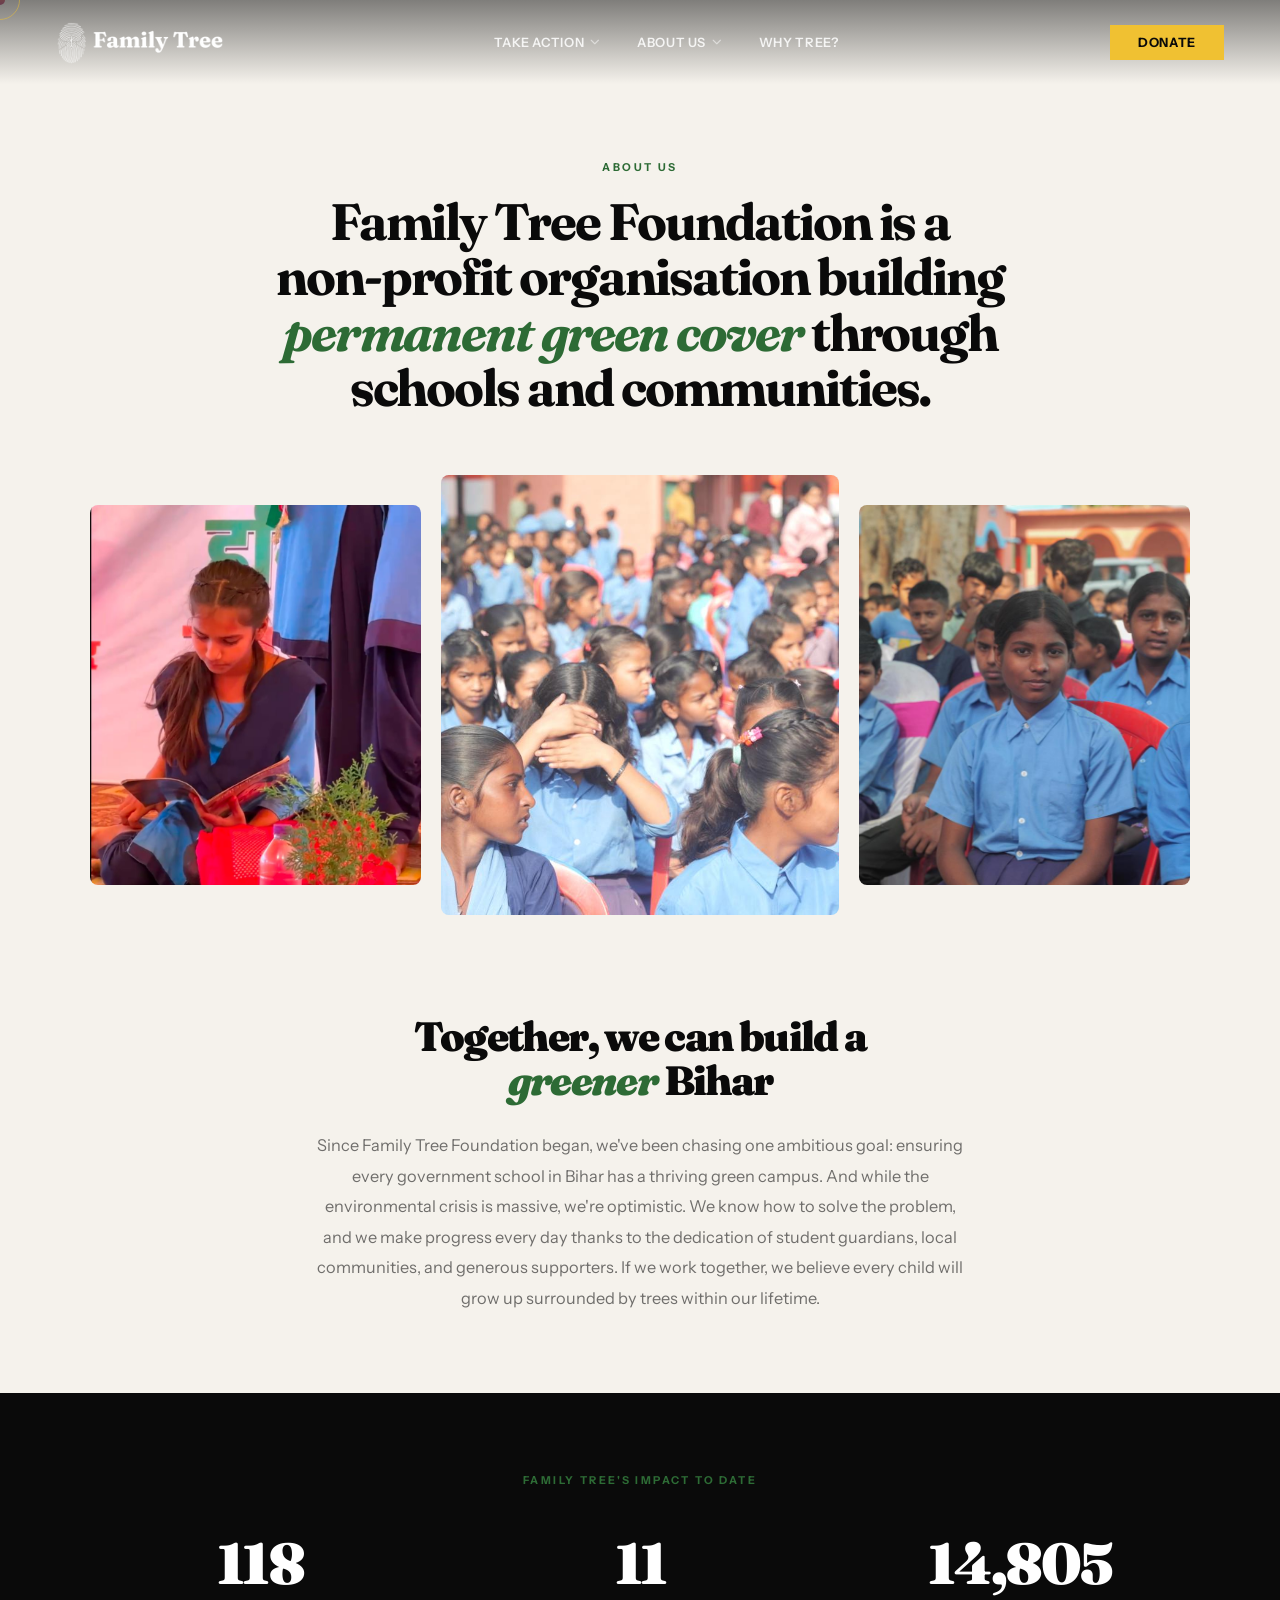
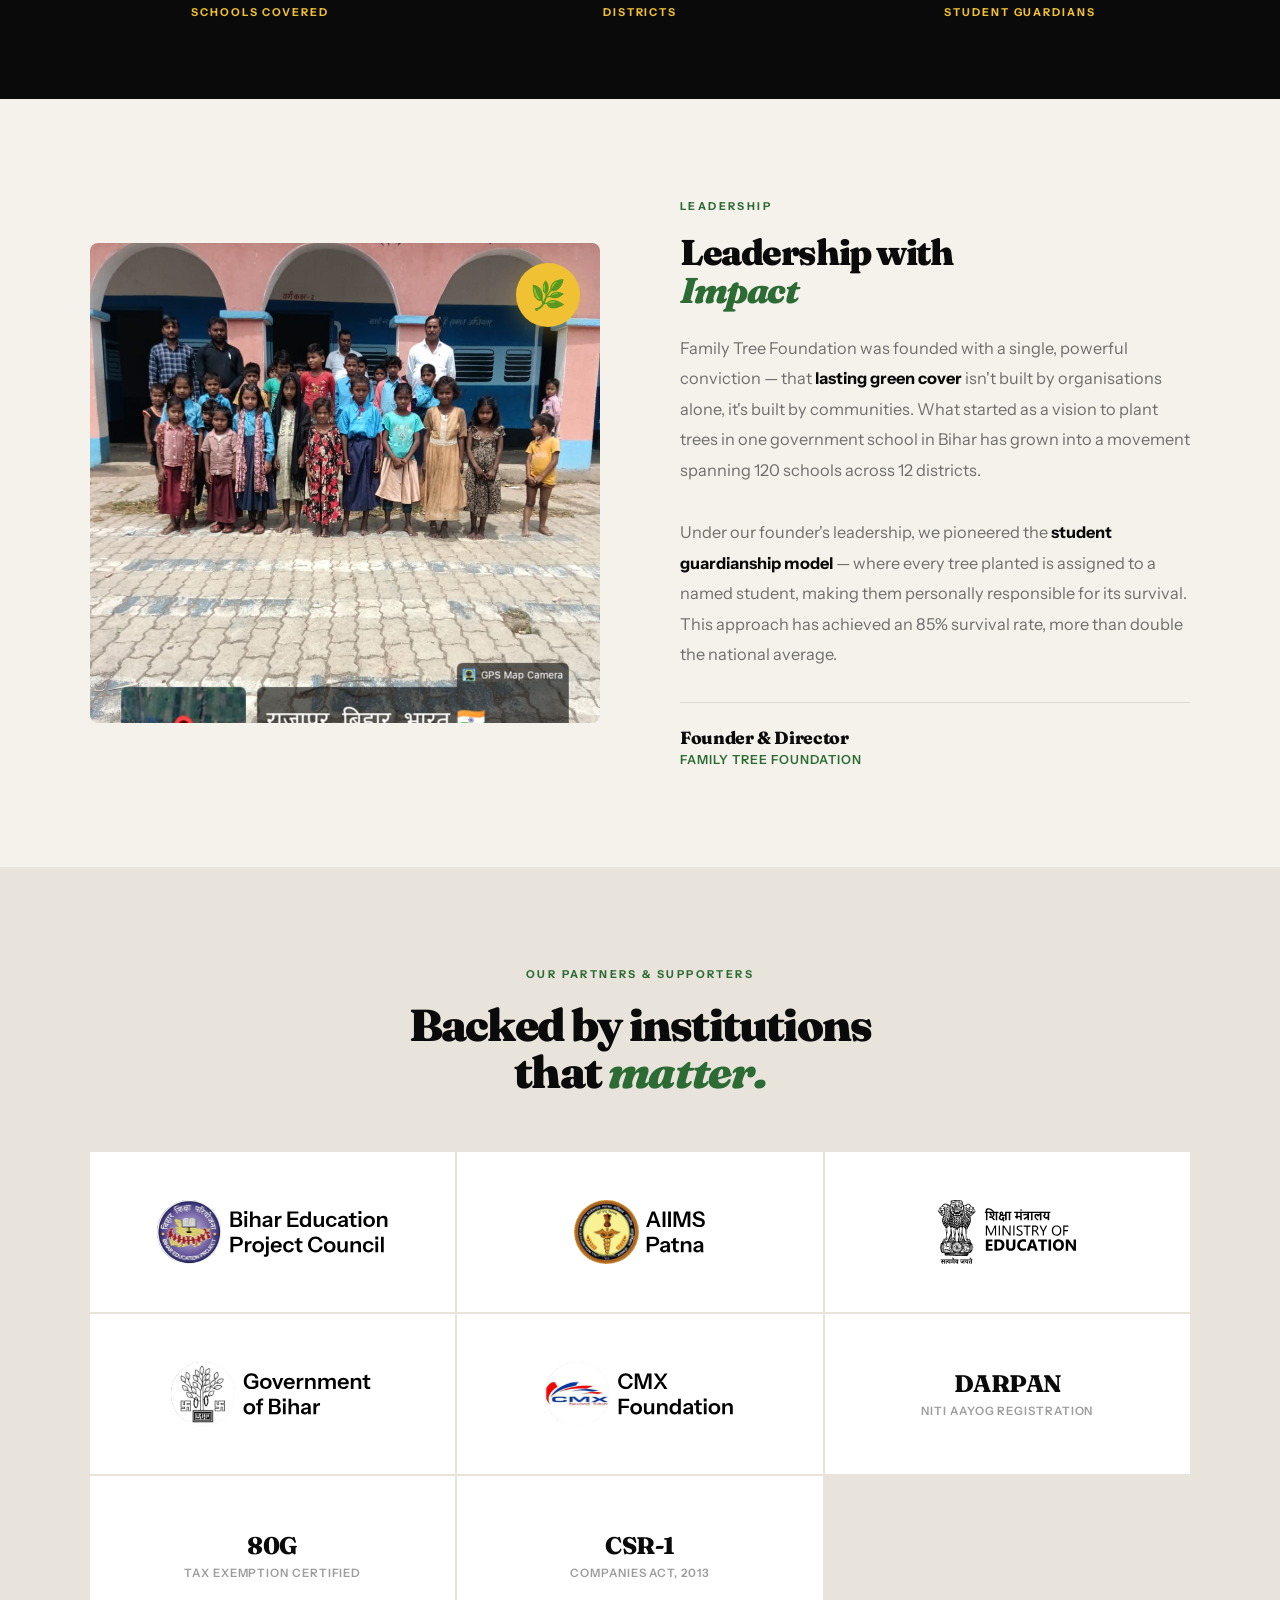
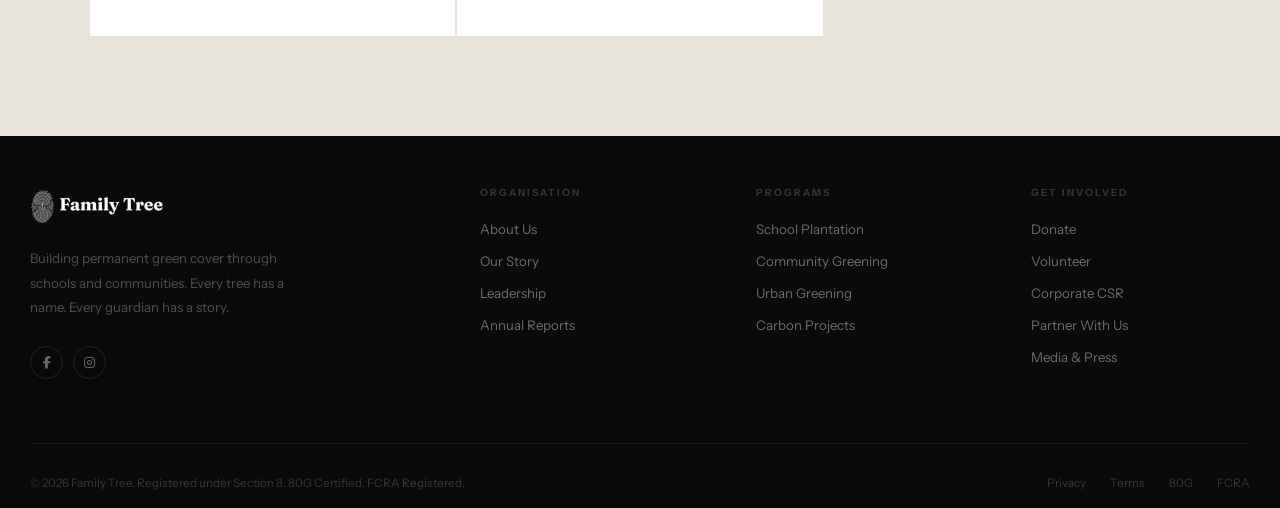
==== about.html @ 8a3876ac "Remove Stripe links and update all contact emails to info@familytreeindia.org" ====
<!DOCTYPE html>
<html lang="en">

<head>
  <meta charset="UTF-8" />
  <meta name="viewport" content="width=device-width, initial-scale=1.0" />
  <title>About Us — Family Tree Foundation</title>
  <meta name="description"
    content="Family Tree Foundation is a non-profit building permanent green cover through schools and communities across Bihar. Every tree has a name. Every guardian has a story." />
  <link rel="preconnect" href="https://fonts.googleapis.com" />
  <link rel="preconnect" href="https://fonts.gstatic.com" crossorigin />
  <link
    href="https://fonts.googleapis.com/css2?family=Fraunces:ital,opsz,wght@0,9..144,100..900;1,9..144,100..900&family=Instrument+Sans:ital,wght@0,400;0,500;0,600;1,400&display=swap"
    rel="stylesheet" />
  <link rel="stylesheet" href="style.css" />
  <link rel="stylesheet" href="about.css" />
  <link rel="stylesheet" href="https://cdnjs.cloudflare.com/ajax/libs/font-awesome/6.5.1/css/all.min.css" />
  <link rel="icon" type="image/png" href="img/favicon.png" />
</head>

<body>

  <div class="cursor" id="cur"></div>
  <div class="cursor-ring" id="curRing"></div>

  <!-- NAV -->
  <nav class="abt-nav">
    <a href="/" class="nav-logo">
      <img src="img/logo.png" alt="Family Tree" class="logo-img">
    </a>
    <div class="nav-right">
      <div class="nav-item has-dropdown">
        <a href="/" class="nav-link">Take Action <i class="fa-solid fa-chevron-down dropdown-icon"></i></a>
        <div class="dropdown-menu">
          <div class="dropdown-inner">
            <a href="corporate" class="dropdown-link">
              <span class="dl-title">Sponsor a Tree</span>
              <span class="dl-desc">Direct environmental impact</span>
            </a>
            <a href="mailto:info@familytreeindia.org" class="dropdown-link">
              <span class="dl-title">Volunteer</span>
              <span class="dl-desc">Join our ground team</span>
            </a>
            <a href="corporate" class="dropdown-link">
              <span class="dl-title">Corporate CSR</span>
              <span class="dl-desc">ESG aligned partnerships</span>
            </a>
          </div>
        </div>
      </div>
      <div class="nav-item has-dropdown">
        <a href="about" class="nav-link">About Us <i class="fa-solid fa-chevron-down dropdown-icon"></i></a>
        <div class="dropdown-menu">
          <div class="dropdown-inner">
            <a href="about" class="dropdown-link">
              <span class="dl-title">Our Story</span>
              <span class="dl-desc">From one school to many</span>
            </a>
            <a href="about" class="dropdown-link">
              <span class="dl-title">Leadership</span>
              <span class="dl-desc">Meet the visionaries</span>
            </a>
            <a href="about" class="dropdown-link">
              <span class="dl-title">Impact Reports</span>
              <span class="dl-desc">Transparency in action</span>
            </a>
          </div>
        </div>
      </div>
      <a href="about" class="nav-link">Why Tree?</a>
    </div>
    <a href="mailto:info@familytreeindia.org?subject=Donation Inquiry" class="nav-donate">Donate</a>
    <button class="nav-mob-btn" id="mobBtn">
      <div class="mob-line"></div>
      <div class="mob-line"></div>
    </button>
  </nav>

  <div class="mob-menu" id="mobMenu">
    <div class="mm-head">
      <img src="img/logo.png" alt="Family Tree" class="logo-img">
      <button class="mm-close" id="mmClose">✕</button>
    </div>
    <div class="mm-links">
      <a href="/" class="mm-link">Home</a>
      <a href="about" class="mm-link">About Us</a>
      <a href="corporate" class="mm-link">Take Action</a>
      <a href="about" class="mm-link">Why Tree?</a>
      <a href="mailto:info@familytreeindia.org?subject=Donation Inquiry" class="mm-donate">Donate Now</a>
    </div>
  </div>

  <!-- SECTION 1: ABOUT INTRO + 3 PHOTOS -->
  <section class="abt-intro">
    <div class="abt-intro-inner">
      <p class="abt-eyebrow abt-reveal">ABOUT US</p>
      <h1 class="abt-intro-h1 abt-reveal">Family Tree Foundation is a<br />non-profit organisation
        building<br /><i>permanent green cover</i> through<br />schools and communities.</h1>
      <div class="abt-photos abt-reveal">
        <div class="abt-photos-track">
          <div class="abt-photo">
            <img src="img/4.jpeg" alt="Student reading with a plant" loading="lazy" />
          </div>
          <div class="abt-photo abt-photo-tall">
            <img src="img/8.jpeg" alt="Students gathered for plantation" loading="lazy" />
          </div>
          <div class="abt-photo">
            <img src="img/11.jpeg" alt="Student smiling at school campus" loading="lazy" />
          </div>
          <!-- Mobile only marquee images -->
          <div class="abt-photo abt-photo-mob">
            <img src="img/1.jpeg" alt="Plantation Activity" loading="lazy" />
          </div>
          <div class="abt-photo abt-photo-mob">
            <img src="img/3.jpeg" alt="School Garden" loading="lazy" />
          </div>
          <div class="abt-photo abt-photo-mob">
            <img src="img/9.jpeg" alt="Student Guardian" loading="lazy" />
          </div>
          <div class="abt-photo abt-photo-mob">
            <img src="img/10.jpeg" alt="Green Campus" loading="lazy" />
          </div>
          <div class="abt-photo abt-photo-mob">
            <img src="img/12.jpeg" alt="Community Support" loading="lazy" />
          </div>
          <!-- Duplicates for loop -->
          <div class="abt-photo abt-photo-mob">
            <img src="img/4.jpeg" alt="Student reading" loading="lazy" />
          </div>
          <div class="abt-photo abt-photo-mob">
            <img src="img/8.jpeg" alt="Students gathered" loading="lazy" />
          </div>
          <div class="abt-photo abt-photo-mob">
            <img src="img/11.jpeg" alt="Student smiling" loading="lazy" />
          </div>
          <div class="abt-photo abt-photo-mob">
            <img src="img/1.jpeg" alt="Plantation Activity" loading="lazy" />
          </div>
          <div class="abt-photo abt-photo-mob">
            <img src="img/3.jpeg" alt="School Garden" loading="lazy" />
          </div>
          <div class="abt-photo abt-photo-mob">
            <img src="img/9.jpeg" alt="Student Guardian" loading="lazy" />
          </div>
          <div class="abt-photo abt-photo-mob">
            <img src="img/10.jpeg" alt="Green Campus" loading="lazy" />
          </div>
          <div class="abt-photo abt-photo-mob">
            <img src="img/12.jpeg" alt="Community Support" loading="lazy" />
          </div>
        </div>
      </div>
    </div>
  </section>

  <!-- SECTION 2: MISSION + STATS -->
  <section class="abt-mission">
    <div class="abt-mission-inner abt-reveal">
      <h2 class="abt-mission-h2">Together, we can build a<br /><i>greener</i> Bihar</h2>
      <p class="abt-mission-p">Since Family Tree Foundation began, we've been chasing one ambitious goal: ensuring every
        government school in Bihar has a thriving green campus. And while the environmental crisis is massive, we're
        optimistic. We know how to solve the problem, and we make progress every day thanks to the dedication of student
        guardians, local communities, and generous supporters. If we work together, we believe every child will grow up
        surrounded by trees within our lifetime.</p>
    </div>
  </section>

  <section class="abt-stats">
    <div class="abt-stats-inner">
      <p class="abt-stats-tag abt-reveal">FAMILY TREE'S IMPACT TO DATE</p>
      <div class="abt-stats-grid abt-reveal">
        <div class="abt-stat">
          <div class="abt-stat-num" data-target="120">0</div>
          <div class="abt-stat-lbl">SCHOOLS COVERED</div>
        </div>
        <div class="abt-stat">
          <div class="abt-stat-num" data-target="12">0</div>
          <div class="abt-stat-lbl">DISTRICTS</div>
        </div>
        <div class="abt-stat">
          <div class="abt-stat-num" data-target="15000">0</div>
          <div class="abt-stat-lbl">STUDENT GUARDIANS</div>
        </div>
      </div>
    </div>
  </section>

  <!-- SECTION 3: LEADERSHIP WITH IMPACT -->
  <section class="abt-promise">
    <div class="abt-promise-inner">
      <div class="abt-promise-img abt-reveal">
        <img src="img/WhatsApp Image 2026-05-07 at 20.02.45 (2).jpeg" alt="Founder of Family Tree Foundation"
          loading="lazy" />
        <div class="abt-promise-badge">🌿</div>
      </div>
      <div class="abt-promise-body abt-reveal">
        <p class="abt-eyebrow">LEADERSHIP</p>
        <h2 class="abt-promise-h2">Leadership with<br /><i>Impact</i></h2>
        <p class="abt-promise-p">Family Tree Foundation was founded with a single, powerful conviction — that
          <strong>lasting green cover</strong> isn't built by organisations alone, it's built by communities. What
          started as a vision to plant trees in one government school in Bihar has grown into a movement spanning 120
          schools across 12 districts.</p>
        <p class="abt-promise-p">Under our founder's leadership, we pioneered the <strong>student guardianship
            model</strong> — where every tree planted is assigned to a named student, making them personally responsible
          for its survival. This approach has achieved an 85% survival rate, more than double the national average.</p>
        <div class="abt-founder-meta">
          <div class="abt-founder-name">Founder & Director</div>
          <div class="abt-founder-org">Family Tree Foundation</div>
        </div>
      </div>
    </div>
  </section>




  <!-- SECTION 5: PARTNERS -->
  <section class="abt-partners">
    <div class="abt-partners-inner">
      <div class="abt-partners-head abt-reveal">
        <p class="abt-eyebrow">OUR PARTNERS & SUPPORTERS</p>
        <h2 class="abt-partners-h2">Backed by institutions<br />that <i>matter.</i></h2>
      </div>
      <div class="abt-partners-logos abt-reveal">
        <div class="abt-partner-logo">
          <img src="Icons/black/Bihar-Education-Project-Council.svg" alt="Bihar Education Project Council" />
        </div>
        <div class="abt-partner-logo">
          <img src="Icons/black/aiims patna.svg" alt="AIIMS Patna" />
        </div>
        <div class="abt-partner-logo">
          <img src="Icons/black/ministry of education.svg" alt="Ministry of Education" />
        </div>
        <div class="abt-partner-logo">
          <img src="Icons/black/Government-of-Bihar.svg" alt="Government of Bihar" />
        </div>
        <div class="abt-partner-logo">
          <img src="Icons/black/cmx-foundation.svg" alt="CMX Foundation" />
        </div>
        <div class="abt-partner-logo">
          <div class="abt-partner-text-logo">
            <span class="abt-ptl-main">DARPAN</span>
            <span class="abt-ptl-sub">NITI Aayog Registration</span>
          </div>
        </div>
        <div class="abt-partner-logo">
          <div class="abt-partner-text-logo">
            <span class="abt-ptl-main">80G</span>
            <span class="abt-ptl-sub">Tax Exemption Certified</span>
          </div>
        </div>
        <div class="abt-partner-logo">
          <div class="abt-partner-text-logo">
            <span class="abt-ptl-main">CSR-1</span>
            <span class="abt-ptl-sub">Companies Act, 2013</span>
          </div>
        </div>
      </div>
    </div>
  </section>

  <!-- FOOTER -->
  <footer>
    <div class="foot-top">
      <div>
        <span class="foot-logo">
          <img src="img/logo.png" alt="Family Tree" class="logo-img">
        </span>
        <p class="foot-desc">Building permanent green cover through schools and communities. Every tree has a name.
          Every guardian has a story.</p>
        <div class="foot-soc">
          <a href="https://www.facebook.com/share/1Cm7Tczmy6/" class="fsoc" target="_blank" aria-label="Facebook">
            <i class="fa-brands fa-facebook-f"></i>
          </a>
          <a href="https://www.instagram.com/familytreeindia?igsh=MTVjcHVhZmo0aGJiYg==" class="fsoc" target="_blank"
            aria-label="Instagram">
            <i class="fa-brands fa-instagram"></i>
          </a>
        </div>
      </div>
      <div class="foot-col">
        <h5>Organisation</h5>
        <ul>
          <li><a href="about">About Us</a></li>
          <li><a href="about">Our Story</a></li>
          <li><a href="about">Leadership</a></li>
          <li><a href="about">Annual Reports</a></li>
        </ul>
      </div>
      <div class="foot-col">
        <h5>Programs</h5>
        <ul>
          <li><a href="corporate">School Plantation</a></li>
          <li><a href="corporate">Community Greening</a></li>
          <li><a href="corporate">Urban Greening</a></li>
          <li><a href="corporate">Carbon Projects</a></li>
        </ul>
      </div>
      <div class="foot-col">
        <h5>Get Involved</h5>
        <ul>
          <li><a href="mailto:info@familytreeindia.org?subject=Donation Inquiry">Donate</a></li>
          <li><a href="mailto:info@familytreeindia.org">Volunteer</a></li>
          <li><a href="corporate">Corporate CSR</a></li>
          <li><a href="corporate">Partner With Us</a></li>
          <li><a href="mailto:info@familytreeindia.org">Media & Press</a></li>
        </ul>
      </div>
    </div>
    <div class="foot-btm">
      <span class="foot-copy">© 2026 Family Tree. Registered under Section 8. 80G Certified. FCRA Registered.</span>
      <div class="foot-legal">
        <a href="#">Privacy</a>
        <a href="#">Terms</a>
        <a href="corporate">80G</a>
        <a href="corporate">FCRA</a>
      </div>
    </div>
  </footer>

  <script src="about.js"></script>
</body>

</html>
---- style.css ----
*,
*::before,
*::after {
  box-sizing: border-box;
  margin: 0;
  padding: 0;
}

:root {
  --black: #0a0a0a;
  --white: #fafaf7;
  --yellow: #f0c132;
  --green-dark: #0f2310;
  --green: #1a4020;
  --green-mid: #2d6b35;
  --green-light: #4a9e55;
  --stone: #e8e4dc;
  --warm-white: #f5f2ec;
}

html {
  scroll-behavior: smooth;
}

body {
  font-family: "Instrument Sans", sans-serif;
  background: var(--white);
  color: var(--black);
  overflow-x: hidden;
  cursor: none;
}

/* CURSOR */
.cursor {
  position: fixed;
  width: 10px;
  height: 10px;
  background: var(--yellow);
  border-radius: 50%;
  pointer-events: none;
  z-index: 9999;
  transform: translate(-50%, -50%);
  transition: width 0.3s, height 0.3s;
  mix-blend-mode: difference;
}

.cursor-ring {
  position: fixed;
  width: 40px;
  height: 40px;
  border: 1px solid rgba(240, 193, 50, 0.5);
  border-radius: 50%;
  pointer-events: none;
  z-index: 9998;
  transform: translate(-50%, -50%);
  transition: width 0.3s, height 0.3s, border-color 0.3s;
}

/* NAV */
nav {
  position: absolute;
  top: 0;
  left: 0;
  right: 0;
  z-index: 100;
  display: flex;
  align-items: center;
  justify-content: space-between;
  padding: 0 56px;
  height: 84px;
}

nav::before {
  content: "";
  position: absolute;
  inset: 0;
  background: linear-gradient(to bottom, rgba(10, 10, 10, 0.5), transparent);
  pointer-events: none;
}

.nav-logo {
  text-decoration: none;
  position: relative;
  z-index: 1;
  display: flex;
  align-items: center;
}

.logo-img {
  height: 50px;
  width: auto;
  display: block;
}

.nav-right {
  display: flex;
  align-items: center;
  gap: 36px;
  position: relative;
  z-index: 1;
}

.nav-link {
  color: rgba(255, 255, 255, 0.85);
  text-decoration: none;
  font-size: 0.8rem;
  font-weight: 600;
  letter-spacing: 0.05em;
  text-transform: uppercase;
  transition: all 0.3s cubic-bezier(0.4, 0, 0.2, 1);
  display: flex;
  align-items: center;
  gap: 6px;
  position: relative;
}

.nav-link:hover {
  color: var(--yellow);
}

.dropdown-icon {
  font-size: 0.6rem;
  opacity: 0.6;
  transition: transform 0.3s ease;
}

/* DROPDOWN SYSTEM */
.nav-item {
  position: relative;
  height: 100%;
  display: flex;
  align-items: center;
}

.dropdown-menu {
  position: absolute;
  top: 100%;
  left: 50%;
  transform: translateX(-50%) translateY(10px);
  background: #fff;
  min-width: 260px;
  border-radius: 12px;
  padding: 12px;
  box-shadow: 0 20px 40px rgba(0, 0, 0, 0.12), 0 0 0 1px rgba(0, 0, 0, 0.05);
  opacity: 0;
  visibility: hidden;
  transition: all 0.4s cubic-bezier(0.165, 0.84, 0.44, 1);
  z-index: 200;
}

.nav-item:hover .dropdown-menu {
  opacity: 1;
  visibility: visible;
  transform: translateX(-50%) translateY(0);
}

.nav-item:hover .dropdown-icon {
  transform: rotate(180deg);
}

.dropdown-inner {
  display: flex;
  flex-direction: column;
  gap: 4px;
}

.dropdown-link {
  text-decoration: none;
  padding: 12px 16px;
  border-radius: 8px;
  transition: background 0.2s;
  display: flex;
  flex-direction: column;
}

.dropdown-link:hover {
  background: var(--warm-white);
}

.dl-title {
  color: var(--black);
  font-size: 0.85rem;
  font-weight: 700;
  margin-bottom: 2px;
}

.dl-desc {
  color: rgba(0, 0, 0, 0.45);
  font-size: 0.72rem;
  font-weight: 400;
}

.nav-donate {
  background: var(--yellow);
  color: var(--black);
  padding: 10px 28px;
  border-radius: 0;
  font-size: 0.8rem;
  font-weight: 800;
  letter-spacing: 0.05em;
  text-transform: uppercase;
  text-decoration: none;
  transition: all 0.3s cubic-bezier(0.4, 0, 0.2, 1);
  position: relative;
  z-index: 1;
}

.nav-donate:hover {
  background: #fff;
  transform: translateY(-2px);
  box-shadow: 0 8px 25px rgba(0, 0, 0, 0.1);
}

.nav-mob-btn {
  display: none;
  flex-direction: column;
  gap: 6px;
  background: none;
  border: none;
  padding: 10px;
  cursor: pointer;
}

.mob-line {
  width: 24px;
  height: 2px;
  background: #fff;
  transition: all 0.3s;
}

.mob-menu {
  position: fixed;
  inset: 0;
  background: rgba(10, 5, 2, 0.98);
  z-index: 1000;
  padding: 40px 28px;
  display: flex;
  flex-direction: column;
  transform: translateX(100%);
  transition: transform 0.5s cubic-bezier(0.16, 1, 0.3, 1);
  backdrop-filter: blur(20px);
}

.mob-menu.active {
  transform: translateX(0);
}

.mm-head {
  display: flex;
  justify-content: space-between;
  align-items: center;
  margin-bottom: 60px;
}

.mm-close {
  background: none;
  border: none;
  color: #fff;
  font-size: 2rem;
  cursor: pointer;
}

.mm-links {
  display: flex;
  flex-direction: column;
  gap: 32px;
}

.mm-link {
  font-family: "Fraunces", serif;
  font-size: 2.2rem;
  font-weight: 700;
  color: #fff;
  text-decoration: none;
  transition: color 0.3s;
}

.mm-link:hover {
  color: var(--yellow);
}

.mm-donate {
  margin-top: 20px;
  background: var(--yellow);
  color: var(--black);
  padding: 18px;
  text-align: center;
  font-weight: 800;
  text-decoration: none;
  border-radius: 8px;
  text-transform: uppercase;
  letter-spacing: 0.1em;
}

/* HERO */
.hero {
  position: relative;
  height: 100vh;
  min-height: 680px;
  display: flex;
  flex-direction: column;
  justify-content: flex-end;
  overflow: hidden;
  background: var(--green-dark);
}

.hero-bg {
  position: absolute;
  inset: 0;
  background: url('img/herobg.svg') center/cover no-repeat;
}



.hero-particles {
  position: absolute;
  inset: 0;
  overflow: hidden;
  pointer-events: none;
}

.particle {
  position: absolute;
  border-radius: 50%;
  background: rgba(255, 255, 255, 0.05);
  animation: floatUp linear infinite;
}

@keyframes floatUp {
  0% {
    transform: translateY(110vh) scale(0);
    opacity: 0;
  }

  10% {
    opacity: 1;
  }

  90% {
    opacity: 0.5;
  }

  100% {
    transform: translateY(-10vh) scale(1.3);
    opacity: 0;
  }
}



.hero-content {
  position: relative;
  z-index: 2;
  padding: 0 72px 88px;
  max-width: 1100px;
}

.hero-tag {
  display: inline-flex;
  align-items: center;
  gap: 12px;
  font-size: 0.7rem;
  letter-spacing: 0.2em;
  text-transform: uppercase;
  color: var(--yellow);
  font-weight: 700;
  margin-bottom: 28px;
  opacity: 0;
  animation: riseUp 0.9s 0.1s cubic-bezier(0.16, 1, 0.3, 1) forwards;
}

.hero-tag::before {
  content: "";
  width: 30px;
  height: 1px;
  background: var(--yellow);
}

.hero-h1 {
  font-family: "Fraunces", serif;
  font-size: clamp(3rem, 7vw, 6.5rem);
  font-weight: 900;
  line-height: 0.93;
  color: #fff;
  letter-spacing: -0.035em;
  margin-bottom: 40px;
  opacity: 0;
  animation: riseUp 1s 0.25s cubic-bezier(0.16, 1, 0.3, 1) forwards;
}

.hero-h1 i {
  font-style: italic;
  font-weight: 800 !important;
  color: var(--yellow);
}

.hero-bottom {
  display: flex;
  flex-direction: column;
  align-items: flex-start;
  gap: 32px;
  opacity: 0;
  animation: riseUp 0.9s 0.45s cubic-bezier(0.16, 1, 0.3, 1) forwards;
}

.hero-sub {
  font-size: 1.08rem;
  line-height: 1.78;
  color: rgba(255, 255, 255, 0.62);
  max-width: 420px;
}

.hero-btns {
  display: flex;
  gap: 14px;
  flex-shrink: 0;
}

.btn-y {
  background: var(--yellow);
  color: var(--black);
  padding: 15px 36px;
  border-radius: 0;
  font-size: 0.8rem;
  font-weight: 700;
  letter-spacing: 0.1em;
  text-transform: uppercase;
  text-decoration: none;
  transition: all 0.2s;
  display: inline-block;
  cursor: none;
}

.btn-y:hover {
  background: #fff;
  transform: translateY(-2px);
  box-shadow: 0 12px 40px rgba(240, 193, 50, 0.3);
}

.btn-w {
  border: 1px solid rgba(255, 255, 255, 0.38);
  color: #fff;
  padding: 15px 36px;
  border-radius: 0;
  background: transparent;
  font-size: 0.8rem;
  font-weight: 500;
  letter-spacing: 0.08em;
  text-transform: uppercase;
  text-decoration: none;
  transition: all 0.2s;
  cursor: none;
  display: inline-block;
}

.btn-w:hover {
  border-color: #fff;
  background: rgba(255, 255, 255, 0.07);
}

.scroll-hint {
  position: absolute;
  bottom: 40px;
  left: 50%;
  transform: translateX(-50%);
  display: flex;
  flex-direction: column;
  align-items: center;
  gap: 10px;
  color: rgba(255, 255, 255, 0.28);
  font-size: 0.62rem;
  letter-spacing: 0.18em;
  text-transform: uppercase;
  z-index: 2;
  opacity: 0;
  animation: fadeIn 1s 1.1s forwards;
}

.scroll-line {
  width: 1px;
  height: 56px;
  background: linear-gradient(to bottom,
      rgba(255, 255, 255, 0.38),
      transparent);
  animation: pulse 2.2s ease-in-out infinite;
}

@keyframes pulse {

  0%,
  100% {
    opacity: 0.38;
  }

  50% {
    opacity: 1;
  }
}

/* PARTNERS */
.partners {
  background: var(--black);
  padding: 18px 72px;
  display: flex;
  align-items: center;
  gap: 0;
  border-bottom: 1px solid rgba(255, 255, 255, 0.05);
}

.partners-lbl {
  font-size: 0.63rem;
  letter-spacing: 0.2em;
  text-transform: uppercase;
  color: rgba(255, 255, 255, 0.22);
  white-space: nowrap;
  border-right: 1px solid rgba(255, 255, 255, 0.08);
  padding-right: 32px;
  margin-right: 40px;
  font-weight: 700;
}

.partners-row {
  display: flex;
  align-items: center;
  flex: 1;
  overflow: hidden;
  mask: linear-gradient(to right, transparent, black 10%, black 90%, transparent);
}

.marquee-content {
  display: flex;
  align-items: center;
  gap: 80px;
  padding-left: 40px;
  animation: marquee 30s linear infinite;
}

.marquee-content:hover {
  animation-play-state: paused;
}

@keyframes marquee {
  0% {
    transform: translateX(0);
  }

  100% {
    transform: translateX(-50%);
  }
}

.partner-logo {
  height: 32px;
  width: auto;
  opacity: 0.35;
  filter: grayscale(1);
  transition: all 0.4s ease;
}

.partner-logo:hover {
  opacity: 1;
  filter: grayscale(0);
}

/* STAT BAND */
.stat-band {
  background: var(--yellow);
  display: grid;
  grid-template-columns: repeat(4, 1fr);
}

.stat-cell {
  padding: 52px 44px;
  border-right: 1px solid rgba(0, 0, 0, 0.09);
  transition: background 0.3s;
  cursor: none;
}

.stat-cell:last-child {
  border-right: none;
}

.stat-cell:hover {
  background: rgba(0, 0, 0, 0.05);
}

.stat-num {
  font-family: "Fraunces", serif;
  font-size: clamp(2.5rem, 4.5vw, 4.2rem);
  font-weight: 900;
  color: var(--black);
  line-height: 1;
  letter-spacing: -0.045em;
  margin-bottom: 8px;
}

.stat-lbl {
  font-size: 0.78rem;
  font-weight: 600;
  letter-spacing: 0.09em;
  text-transform: uppercase;
  color: rgba(0, 0, 0, 0.5);
}

/* STORY */
.story {
  display: grid;
  grid-template-columns: 1fr 1fr;
  min-height: 88vh;
}

.story-vis {
  position: relative;
  overflow: hidden;
  background: linear-gradient(rgba(0, 0, 0, 0.4), rgba(0, 0, 0, 0.4)),
    url('img/4.jpeg') center/cover no-repeat;
  display: flex;
  align-items: center;
  justify-content: center;
}

.story-ghost {
  position: absolute;
  font-family: "Fraunces", serif;
  font-size: clamp(8rem, 18vw, 15rem);
  font-weight: 900;
  color: rgba(255, 255, 255, 0.055);
  line-height: 1;
  letter-spacing: -0.07em;
  pointer-events: none;
  user-select: none;
  top: 50%;
  left: 50%;
  transform: translate(-50%, -50%);
  white-space: nowrap;
}

.story-vis-inner {
  position: relative;
  z-index: 1;
  text-align: center;
  padding: 80px 60px;
}

.story-icon {
  font-size: 5rem;
  display: block;
  margin-bottom: 28px;
}

.story-pull {
  font-family: "Fraunces", serif;
  font-size: clamp(1.4rem, 2.5vw, 2.2rem);
  font-weight: 700;
  font-style: italic;
  color: #fff;
  line-height: 1.18;
}

.story-pull span {
  color: var(--yellow);
}

.story-body-col {
  padding: 100px 88px;
  display: flex;
  flex-direction: column;
  justify-content: center;
  background: var(--warm-white);
}

.eyebrow {
  font-size: 0.68rem;
  letter-spacing: 0.22em;
  text-transform: uppercase;
  color: var(--green-mid);
  font-weight: 700;
  margin-bottom: 20px;
  display: flex;
  align-items: center;
  gap: 10px;
}

.eyebrow::before {
  content: "";
  width: 22px;
  height: 1.5px;
  background: var(--green-mid);
}

.story-h2 {
  font-family: "Fraunces", serif;
  font-size: clamp(2rem, 3.2vw, 3.2rem);
  font-weight: 900;
  line-height: 1.04;
  letter-spacing: -0.035em;
  color: var(--black);
  margin-bottom: 28px;
}

.story-h2 i {
  font-style: italic;
  color: var(--green-mid);
}

.story-p {
  font-size: 1.02rem;
  line-height: 1.87;
  color: rgba(10, 10, 10, 0.57);
  margin-bottom: 16px;
  max-width: 450px;
}

.story-p:last-of-type {
  margin-bottom: 36px;
}

.link-arr {
  display: inline-flex;
  align-items: center;
  gap: 10px;
  color: var(--black);
  text-decoration: none;
  font-size: 0.8rem;
  font-weight: 700;
  letter-spacing: 0.1em;
  text-transform: uppercase;
  border-bottom: 2px solid var(--yellow);
  padding-bottom: 3px;
  transition: gap 0.2s;
  width: fit-content;
}

.link-arr:hover {
  gap: 18px;
}

.link-arr::after {
  content: "→";
}

/* HARIT BIHAR MISSION */
.hbm-sec {
  background: var(--green-dark);
  padding: 100px 72px;
  overflow: hidden;
}

.hbm-inner {
  display: grid;
  grid-template-columns: 1fr 1fr;
  gap: 80px;
  max-width: 1200px;
  margin: 0 auto;
  align-items: start;
}

.hbm-badge {
  display: inline-flex;
  align-items: center;
  gap: 10px;
  background: rgba(255, 255, 255, 0.06);
  border: 1px solid rgba(255, 255, 255, 0.08);
  border-radius: 100px;
  padding: 8px 18px;
  margin-bottom: 32px;
}

.hbm-badge-dot {
  width: 8px;
  height: 8px;
  border-radius: 50%;
  background: var(--green-light);
  box-shadow: 0 0 10px rgba(74, 158, 85, 0.5);
}

.hbm-badge-txt {
  font-size: 0.68rem;
  font-weight: 700;
  letter-spacing: 0.12em;
  text-transform: uppercase;
  color: rgba(255, 255, 255, 0.6);
}

.hbm-h2 {
  font-family: "Fraunces", serif;
  font-size: clamp(2.4rem, 4.2vw, 4.2rem);
  font-weight: 900;
  line-height: 1.02;
  letter-spacing: -0.04em;
  color: #fff;
}

.hbm-h2 i {
  font-style: italic;
  font-weight: 800;
  color: var(--yellow);
}

.hbm-subtitle {
  font-size: 0.82rem;
  color: rgba(255, 255, 255, 0.35);
  letter-spacing: 0.04em;
  margin-top: 20px;
  line-height: 1.6;
}

.hbm-right {
  padding-top: 12px;
}

.hbm-line {
  width: 48px;
  height: 3px;
  background: var(--yellow);
  margin-bottom: 32px;
}

.hbm-p {
  font-size: 1.02rem;
  line-height: 1.88;
  color: rgba(255, 255, 255, 0.48);
  margin-bottom: 16px;
}

.hbm-highlight {
  font-size: 1rem;
  line-height: 1.82;
  color: rgba(255, 255, 255, 0.7);
  font-weight: 600;
  padding: 20px 24px;
  background: rgba(74, 158, 85, 0.08);
  border-left: 3px solid var(--green-light);
  margin-bottom: 32px;
  margin-top: 8px;
}

.hbm-sec .link-arr {
  color: var(--yellow);
  border-bottom-color: rgba(240, 193, 50, 0.3);
}

.hbm-sec .link-arr:hover {
  border-bottom-color: var(--yellow);
}

/* PROGRAM */
.program {
  background: var(--black);
  padding: 50px 50px;
}

.program-head {
  display: flex;
  justify-content: space-between;
  align-items: flex-end;
  margin-bottom: 72px;
}

.program-h2 {
  font-family: "Fraunces", serif;
  font-size: clamp(2.4rem, 4.2vw, 4.2rem);
  font-weight: 900;
  line-height: 0.98;
  letter-spacing: -0.045em;
  color: #fff;
  max-width: 600px;
}

.program-h2 i {
  font-style: italic;
  color: var(--yellow);
}

.program-note {
  max-width: 340px;
  font-size: 0.9rem;
  line-height: 1.82;
  color: rgba(255, 255, 255, 0.4);
}

.prog-grid {
  display: grid;
  grid-template-columns: repeat(5, 1fr);
  gap: 1px;
  background: rgba(255, 255, 255, 0.05);
  border: 1px solid rgba(255, 255, 255, 0.05);
  border-radius: 4px;
  overflow: hidden;
}

.prog-item {
  background: var(--black);
  padding: 44px 28px;
  transition: background 0.35s;
  cursor: none;
  position: relative;
  overflow: hidden;
}

.prog-item::after {
  content: "";
  position: absolute;
  bottom: 0;
  left: 0;
  right: 0;
  height: 2px;
  background: var(--yellow);
  transform: scaleX(0);
  transform-origin: left;
  transition: transform 0.45s cubic-bezier(0.16, 1, 0.3, 1);
}

.prog-item:hover {
  background: #0f0f0f;
}

.prog-item:hover::after {
  transform: scaleX(1);
}

.prog-n {
  font-family: "Fraunces", serif;
  font-size: 3.5rem;
  font-weight: 900;
  color: rgba(255, 255, 255, 0.045);
  line-height: 1;
  margin-bottom: 20px;
  letter-spacing: -0.05em;
}

.prog-ico {
  font-size: 1.9rem;
  margin-bottom: 18px;
  display: block;
}

.prog-title {
  font-size: 0.87rem;
  font-weight: 700;
  color: #fff;
  margin-bottom: 10px;
  letter-spacing: 0.01em;
}

.prog-desc {
  font-size: 0.78rem;
  line-height: 1.72;
  color: rgba(255, 255, 255, 0.35);
}

.prog-foot {
  text-align: center;
  margin-top: 52px;
}

/* TRANSFORMATION SLIDER */
.transform-sec {
  position: relative;
  aspect-ratio: 16 / 9;
  width: 100%;
  height: auto;
  min-height: 400px;
  overflow: hidden;
  display: flex;
  flex-direction: column;
}

.ts-bg-wrap {
  position: absolute;
  inset: 0;
  z-index: 0;
}

.ts-bg {
  position: absolute;
  inset: 0;
  background-size: 100% 100%;
  background-position: center;
  opacity: 0;
  transition: opacity 0.8s ease-in-out;
  will-change: opacity;
  transform: translateZ(0);
  backface-visibility: hidden;
}

.ts-bg.ts-active {
  opacity: 1;
}

.ts-overlay {
  position: absolute;
  inset: 0;
  z-index: 1;
  background: linear-gradient(to bottom,
      rgba(0, 0, 0, 0.3) 0%,
      transparent 20%,
      transparent 80%,
      rgba(0, 0, 0, 0.6) 100%);
}

.ts-top-area {
  position: relative;
  z-index: 2;
  padding: 100px 72px 0;
  display: flex;
  justify-content: space-between;
  align-items: flex-start;
  gap: 32px;
  flex: 1;
}

.ts-left-col {
  max-width: 520px;
}

.ts-h2 {
  font-family: "Fraunces", serif;
  font-size: clamp(2rem, 3.8vw, 3.6rem);
  font-weight: 900;
  color: #fff;
  line-height: 1.05;
  letter-spacing: -0.04em;
  margin-bottom: 16px;
}

.ts-desc {
  font-size: 1rem;
  color: rgba(255, 255, 255, 0.7);
  line-height: 1.72;
  margin-bottom: 22px;
}

.ts-env-badge {
  display: inline-flex;
  align-items: center;
  gap: 9px;
  background: rgba(255, 255, 255, 0.1);
  backdrop-filter: blur(8px);
  border: 1px solid rgba(255, 255, 255, 0.18);
  border-radius: 100px;
  padding: 8px 18px;
}

.ts-env-dot {
  width: 11px;
  height: 11px;
  border-radius: 50%;
  transition: background 0.5s;
}

.ts-env-lbl {
  font-size: 0.79rem;
  font-weight: 600;
  color: #fff;
  letter-spacing: 0.04em;
}

.ts-weather-card {
  background: rgba(255, 255, 255, 0.03);
  backdrop-filter: blur(20px);
  border: 1px solid rgba(255, 255, 255, 0.1);
  border-radius: 12px;
  padding: 22px 26px;
  min-width: 180px;
  text-align: left;
  flex-shrink: 0;
}

.ts-wc-top {
  display: flex;
  align-items: center;
  justify-content: flex-start;
  gap: 9px;
  margin-bottom: 10px;
}

.ts-wc-ico {
  font-size: 1.4rem;
}

.ts-wc-cond {
  font-size: 0.75rem;
  font-weight: 600;
  color: rgba(255, 255, 255, 0.55);
  letter-spacing: 0.05em;
}

.ts-wc-temp {
  font-family: "Fraunces", serif;
  font-size: 3.2rem;
  font-weight: 900;
  color: #fff;
  line-height: 1;
  letter-spacing: -0.04em;
  margin-bottom: 10px;
}

.ts-wc-air {
  display: flex;
  align-items: center;
  justify-content: flex-start;
  gap: 7px;
  font-size: 0.78rem;
  color: rgba(255, 255, 255, 0.5);
}

.ts-bottom-panel {
  position: relative;
  z-index: 2;
  background: linear-gradient(to top, rgba(0, 0, 0, 0.7) 0%, transparent 100%);
  padding: 40px 72px 60px;
}

.ts-slider-area {
  margin-bottom: 24px;
}

.ts-labels {
  display: flex;
  justify-content: space-between;
  margin-bottom: 12px;
  padding: 0 26px;
}

.ts-labels span {
  font-size: 0.72rem;
  font-weight: 700;
  text-transform: uppercase;
  letter-spacing: 0.08em;
  color: rgba(255, 255, 255, 0.4);
}

.ts-stage-pill {
  display: inline-block;
  background: var(--yellow);
  color: var(--black);
  font-size: 0.7rem;
  font-weight: 800;
  padding: 4px 13px;
  border-radius: 100px;
  letter-spacing: 0.07em;
  text-transform: uppercase;
  margin-bottom: 10px;
}

.ts-track-wrap {
  position: relative;
  height: 6px;
  background: rgba(255, 255, 255, 0.12);
  border-radius: 100px;
  cursor: pointer;
  margin: 0 26px;
}

.ts-track-fill {
  position: absolute;
  left: 0;
  top: 0;
  height: 100%;
  background: linear-gradient(to right, #c05520, #d4a020, var(--green-mid));
  border-radius: 100px;
  pointer-events: none;
}

.ts-thumb {
  position: absolute;
  top: 50%;
  width: 52px;
  height: 52px;
  border-radius: 50%;
  background: #fff;
  display: flex;
  align-items: center;
  justify-content: center;
  font-size: 1.5rem;
  box-shadow: 0 4px 20px rgba(0, 0, 0, 0.5), 0 0 0 3px rgba(255, 255, 255, 0.15);
  cursor: grab;
  transform: translate(-50%, -50%);
  user-select: none;
  touch-action: none;
}

.ts-thumb:active {
  cursor: grabbing;
}

.ts-impacts-row {
  display: flex;
  align-items: flex-start;
  gap: 24px;
}

.ts-impacts-lbl {
  font-size: 0.6rem;
  letter-spacing: 0.22em;
  text-transform: uppercase;
  color: var(--yellow);
  font-weight: 700;
  white-space: nowrap;
  padding-top: 5px;
  flex-shrink: 0;
}

.ts-impacts-grid {
  display: flex;
  gap: 18px;
  flex: 1;
}

.ts-imp {
  display: flex;
  align-items: center;
  gap: 12px;
  flex: 1;
  min-width: 0;
  background: rgba(255, 255, 255, 0.03);
  backdrop-filter: blur(10px);
  padding: 12px 16px;
  border-radius: 8px;
  border: 1px solid rgba(255, 255, 255, 0.05);
}

.ts-imp-ico {
  width: 38px;
  height: 38px;
  border-radius: 50%;
  background: rgba(255, 255, 255, 0.07);
  display: flex;
  align-items: center;
  justify-content: center;
  font-size: 1rem;
  flex-shrink: 0;
  border: 1px solid rgba(255, 255, 255, 0.07);
}

.ts-imp-title {
  font-size: 0.78rem;
  font-weight: 700;
  color: #fff;
  margin-bottom: 3px;
  line-height: 1.2;
}

.ts-imp-desc {
  font-size: 0.67rem;
  line-height: 1.55;
  color: rgba(255, 255, 255, 0.38);
}

@media (max-width: 900px) {
  .ts-top-area {
    flex-direction: column;
    padding: 36px 24px 0;
    gap: 14px;
  }

  .ts-weather-card {
    text-align: left;
    min-width: unset;
    width: 100%;
  }

  .ts-wc-top,
  .ts-wc-air {
    justify-content: flex-start;
  }

  .ts-wc-temp {
    font-size: 2.4rem;
  }

  .ts-bottom-panel {
    padding: 18px 24px 28px;
  }

  .ts-impacts-row {
    flex-direction: column;
    gap: 14px;
  }

  .ts-impacts-grid {
    flex-wrap: wrap;
  }

  .ts-imp {
    flex: 0 0 calc(50% - 9px);
  }
}

/* PARTNERS SECTION */
.part-sec {
  padding: 90px 50px;
  background: var(--white);
}

.part-head {
  margin-bottom: 72px;
}

.part-h2 {
  font-family: "Fraunces", serif;
  font-size: clamp(2rem, 3.8vw, 3.8rem);
  font-weight: 900;
  line-height: 1.01;
  letter-spacing: -0.045em;
  color: var(--black);
}

.part-h2 i {
  font-style: italic;
  color: var(--green-mid);
}

.part-grid {
  display: grid;
  grid-template-columns: repeat(4, 1fr);
  gap: 2px;
  border-radius: 4px;
  overflow: hidden;
}

.part-card {
  position: relative;
  aspect-ratio: 1 / 1.2;
  overflow: hidden;
  cursor: none;
}

.pc-bg {
  position: absolute;
  inset: 0;
  transition: transform 0.65s cubic-bezier(0.16, 1, 0.3, 1);
  background-size: cover;
  background-position: center;
}

.part-card:hover .pc-bg {
  transform: scale(1.05);
}

.bg0 {
  background-image: url('img/Corporate.svg');
}

.bg1 {
  background-image: url('img/Donor-Agency.svg');
}

.bg2 {
  background-image: url('img/insitute.jpeg');
}

.bg3 {
  background-image: url('img/indi.png');
}

.pc-ov {
  position: absolute;
  inset: 0;
  background: linear-gradient(to top,
      rgba(0, 0, 0, 0.88) 0%,
      rgba(0, 0, 0, 0.08) 50%,
      transparent 100%);
}

.pc-body {
  position: absolute;
  inset: 0;
  padding: 20px;
  display: flex;
  flex-direction: column;
  justify-content: flex-end;
}

.pc-ico {
  margin-bottom: auto;
  padding-top: 4px;
  transition: transform 0.4s;
  display: flex;
  align-items: center;
}

.pc-img {
  height: 56px;
  width: auto;
  display: block;
}

.part-card:hover .pc-ico {
  transform: translateY(-5px);
}

.pc-title {
  font-family: "Fraunces", serif;
  font-size: 1.8rem;
  font-weight: 900;
  color: #fff;
  margin-bottom: 8px;
  letter-spacing: -0.02em;
}

.pc-sub {
  font-size: 0.82rem;
  color: rgba(255, 255, 255, 0.52);
  line-height: 1.62;
  margin-bottom: 18px;
}

.pc-link {
  display: inline-flex;
  align-items: center;
  gap: 8px;
  font-size: 0.73rem;
  font-weight: 700;
  letter-spacing: 0.12em;
  text-transform: uppercase;
  color: var(--yellow);
  transition: gap 0.2s;
}

.part-card:hover .pc-link {
  gap: 14px;
}

.pc-link::after {
  content: "→";
}

/* HOW */
.how-sec {
  background: var(--stone);
  padding: 90px 50px;
}

.how-inner {
  max-width: 1200px;
  margin: 0 auto;
}

.how-head {
  display: flex;
  justify-content: space-between;
  align-items: flex-end;
  margin-bottom: 80px;
}

.how-h2 {
  font-family: "Fraunces", serif;
  font-size: clamp(2rem, 3.5vw, 3.5rem);
  font-weight: 900;
  letter-spacing: -0.04em;
  line-height: 1.04;
}

.how-h2 i {
  font-style: italic;
  color: var(--green-mid);
}

.how-note {
  max-width: 300px;
  font-size: 0.88rem;
  line-height: 1.82;
  color: rgba(10, 10, 10, 0.47);
}

.how-steps {
  display: grid;
  grid-template-columns: repeat(6, 1fr);
  position: relative;
}

.how-steps::before {
  content: "";
  position: absolute;
  top: 28px;
  left: 8%;
  right: 8%;
  height: 2px;
  background-image: linear-gradient(to right, rgba(255, 255, 255, 0.08) 50%, transparent 50%);
  background-size: 12px 100%;
  z-index: 0;
}

.how-steps::after {
  content: "";
  position: absolute;
  top: 28px;
  left: 8%;
  width: 84%;
  height: 2px;
  background-image: linear-gradient(to right, rgba(240, 193, 50, 0.4) 50%, transparent 50%);
  background-size: 12px 100%;
  z-index: 0;
  opacity: 0;
  transition: opacity 0.5s;
}

.how-steps.in::after {
  opacity: 1;
  animation: moveDots 30s linear infinite;
}

@keyframes moveDots {
  from {
    background-position: 0 0;
  }

  to {
    background-position: 500px 0;
  }
}

.how-step {
  position: relative;
  z-index: 1;
  padding: 0 10px;
  text-align: center;
}

.how-dot {
  width: 56px;
  height: 56px;
  border-radius: 50%;
  background: var(--white);
  border: 1.5px solid rgba(10, 10, 10, 0.13);
  display: flex;
  align-items: center;
  justify-content: center;
  margin: 0 auto 22px;
  font-size: 1.3rem;
  transition: all 0.3s;
}

.how-step:hover .how-dot {
  background: var(--black);
  border-color: var(--black);
  transform: scale(1.12);
  box-shadow: 0 8px 24px rgba(0, 0, 0, 0.15);
}

.how-step:hover .how-dot span {
  filter: grayscale(1) brightness(10);
}

.how-sn {
  font-family: "Fraunces", serif;
  font-size: 0.62rem;
  font-weight: 900;
  color: rgba(10, 10, 10, 0.22);
  letter-spacing: 0.1em;
  margin-bottom: 8px;
}

.how-title {
  font-size: 0.8rem;
  font-weight: 700;
  color: var(--black);
  margin-bottom: 5px;
}

.how-desc {
  font-size: 0.7rem;
  line-height: 1.68;
  color: rgba(10, 10, 10, 0.43);
}

/* Context-aware styling for swapped sections */
.program .how-sn {
  color: rgba(255, 255, 255, 0.22);
}

.program .how-title {
  color: #fff;
}

.program .how-desc {
  color: rgba(255, 255, 255, 0.43);
}

.program .how-steps::before {
  background: linear-gradient(to right, transparent, rgba(255, 255, 255, 0.1) 20%, rgba(255, 255, 255, 0.1) 80%, transparent);
}

.how-sec .prog-item {
  background: var(--stone);
  border: 1px solid rgba(0, 0, 0, 0.1);
}

.how-sec .prog-n {
  color: rgba(0, 0, 0, 0.1);
}

.how-sec .prog-title {
  color: var(--black);
}

.how-sec .prog-desc {
  color: rgba(0, 0, 0, 0.5);
}

.how-sec .prog-foot {
  margin-top: 52px;
  text-align: center;
}

/* UPDATES */
.updates-sec {
  padding: 140px 72px;
  background: var(--warm-white);
}

.upd-head {
  display: flex;
  justify-content: space-between;
  align-items: flex-end;
  margin-bottom: 52px;
}

.upd-h2 {
  font-family: "Fraunces", serif;
  font-size: clamp(1.8rem, 3vw, 3rem);
  font-weight: 900;
  letter-spacing: -0.04em;
}

.upd-h2 i {
  font-style: italic;
  color: var(--green-mid);
}

.upd-grid {
  display: grid;
  grid-template-columns: repeat(3, 1fr);
  gap: 24px;
}

.upd-card {
  background: var(--white);
  border-radius: 3px;
  overflow: hidden;
  transition: transform 0.35s, box-shadow 0.35s;
  cursor: none;
}

.upd-card:hover {
  transform: translateY(-7px);
  box-shadow: 0 28px 64px rgba(0, 0, 0, 0.1);
}

.upd-vis {
  aspect-ratio: 3/2;
  display: flex;
  align-items: center;
  justify-content: center;
  font-size: 4.5rem;
}

.v0 {
  background: linear-gradient(135deg, #1a4020, #3d8040);
}

.v1 {
  background: linear-gradient(135deg, #0f2310, #2d5a35);
}

.v2 {
  background: linear-gradient(135deg, #2d3a10, #5a6b20);
}

.upd-body {
  padding: 28px 28px 32px;
}

.upd-tag {
  font-size: 0.63rem;
  letter-spacing: 0.15em;
  text-transform: uppercase;
  color: var(--green-mid);
  font-weight: 700;
  margin-bottom: 12px;
}

.upd-title {
  font-family: "Fraunces", serif;
  font-size: 1.18rem;
  font-weight: 800;
  line-height: 1.22;
  color: var(--black);
  margin-bottom: 12px;
  letter-spacing: -0.02em;
}

.upd-ex {
  font-size: 0.8rem;
  line-height: 1.72;
  color: rgba(10, 10, 10, 0.48);
}

/* DONATE */
.donate-sec {
  background: var(--yellow);
  padding: 80px 50px;
  display: grid;
  grid-template-columns: 1fr auto;
  gap: 64px;
  align-items: center;
}

.donate-h2 {
  font-family: "Fraunces", serif;
  font-size: clamp(2.4rem, 4.8vw, 4.8rem);
  font-weight: 900;
  letter-spacing: -0.055em;
  line-height: 0.93;
  color: var(--black);
}

.donate-h2 i {
  font-style: italic;
  font-weight: 300;
}

.donate-sub {
  font-size: 0.98rem;
  line-height: 1.78;
  color: rgba(0, 0, 0, 0.48);
  margin-top: 20px;
  max-width: 480px;
}

.donate-right {
  display: flex;
  flex-direction: column;
  gap: 14px;
  flex-shrink: 0;
  align-items: flex-start;
}

.btn-b {
  background: var(--black);
  color: var(--yellow);
  padding: 18px 46px;
  border-radius: 0;
  font-size: 0.82rem;
  font-weight: 700;
  letter-spacing: 0.1em;
  text-transform: uppercase;
  text-decoration: none;
  transition: all 0.2s;
  cursor: none;
  display: inline-block;
}

.btn-b:hover {
  background: #1a1a1a;
  transform: translateY(-2px);
  box-shadow: 0 12px 40px rgba(0, 0, 0, 0.18);
}

.donate-tiers {
  font-size: 0.73rem;
  color: rgba(0, 0, 0, 0.42);
  letter-spacing: 0.05em;
  text-align: center;
}

/* FOOTER */
footer {
  background: var(--black);
  padding: 50px 30px 18px;
}

.foot-top {
  display: grid;
  grid-template-columns: 1.8fr 1fr 1fr 1fr;
  gap: 56px;
  margin-bottom: 64px;
}

.foot-logo {
  margin-bottom: 20px;
  display: block;
}

.foot-logo .logo-img {
  height: 40px;
}

.foot-desc {
  font-size: 0.83rem;
  line-height: 1.88;
  color: rgba(255, 255, 255, 0.28);
  max-width: 270px;
  margin-bottom: 26px;
}

.foot-soc {
  display: flex;
  gap: 10px;
}

.fsoc {
  width: 33px;
  height: 33px;
  border-radius: 50%;
  border: 1px solid rgba(255, 255, 255, 0.1);
  display: flex;
  align-items: center;
  justify-content: center;
  color: rgba(255, 255, 255, 0.38);
  font-size: 0.78rem;
  text-decoration: none;
  transition: all 0.2s;
}

.fsoc:hover {
  border-color: var(--yellow);
  color: var(--yellow);
}

.foot-col h5 {
  font-size: 0.62rem;
  letter-spacing: 0.2em;
  text-transform: uppercase;
  color: rgba(255, 255, 255, 0.18);
  font-weight: 700;
  margin-bottom: 20px;
}

.foot-col ul {
  list-style: none;
}

.foot-col li {
  margin-bottom: 12px;
}

.foot-col a {
  font-size: 0.83rem;
  color: rgba(255, 255, 255, 0.4);
  text-decoration: none;
  transition: color 0.2s;
}

.foot-col a:hover {
  color: rgba(255, 255, 255, 0.82);
}

.foot-btm {
  border-top: 1px solid rgba(255, 255, 255, 0.06);
  padding-top: 32px;
  display: flex;
  justify-content: space-between;
  align-items: center;
}

.foot-copy {
  font-size: 0.73rem;
  color: rgba(255, 255, 255, 0.18);
}

.foot-legal {
  display: flex;
  gap: 24px;
}

.foot-legal a {
  font-size: 0.73rem;
  color: rgba(255, 255, 255, 0.18);
  text-decoration: none;
  transition: color 0.2s;
}

.foot-legal a:hover {
  color: rgba(255, 255, 255, 0.5);
}

/* ANIMATIONS */
@keyframes riseUp {
  from {
    opacity: 0;
    transform: translateY(44px);
  }

  to {
    opacity: 1;
    transform: translateY(0);
  }
}

@keyframes fadeIn {
  from {
    opacity: 0;
  }

  to {
    opacity: 1;
  }
}

.reveal {
  opacity: 0;
  transform: translateY(44px);
  transition: opacity 0.95s cubic-bezier(0.16, 1, 0.3, 1),
    transform 0.95s cubic-bezier(0.16, 1, 0.3, 1);
}

.reveal.in {
  opacity: 1;
  transform: translateY(0);
}

.d1 {
  transition-delay: 0.1s;
}

.d2 {
  transition-delay: 0.2s;
}

.d3 {
  transition-delay: 0.3s;
}

.d4 {
  transition-delay: 0.4s;
}

@media (max-width: 900px) {
  nav {
    padding: 0 16px;
    height: 80px;
    justify-content: flex-start;
    gap: 12px;
  }

  .nav-logo {
    margin-right: auto;
  }

  .nav-donate {
    padding: 8px 16px;
    font-size: 0.7rem;
    display: block;
    white-space: nowrap;
  }

  .nav-mob-btn {
    display: flex;
    margin-left: 0;
  }

  .nav-link {
    display: none;
  }

  .nav-right {
    display: none;
  }

  .hero-content {
    padding: 0 28px 72px;
  }

  .hero-bottom {
    flex-direction: column;
    align-items: flex-start;
  }

  .stat-band {
    grid-template-columns: 1fr 1fr;
  }

  .partners {
    flex-direction: column;
    gap: 20px;
    padding: 25px 0;
  }

  .partners-lbl {
    font-size: 0.7rem;
    letter-spacing: 0.2em;
    opacity: 0.6;
    padding-right: 0px !important;
    margin-right: 0px !important;
  }

  .partners-row {
    border: none;
    padding: 0;
    width: 100%;
    overflow: hidden;
    position: relative;
    display: flex;
  }

  .partners-row::before,
  .partners-row::after {
    content: "";
    position: absolute;
    top: 0;
    width: 50px;
    height: 100%;
    z-index: 2;
  }

  .partners-row::before {
    left: 0;
    background: linear-gradient(to right, var(--black), transparent);
  }

  .partners-row::after {
    right: 0;
    background: linear-gradient(to left, var(--black), transparent);
  }

  .marquee-content {
    display: flex;
    gap: 40px;
    padding-left: 20px;
    animation: marquee 20s linear infinite;
  }

  .partner-logo {
    height: 30px;
    width: auto;
    filter: grayscale(1) brightness(2);
    opacity: 0.6;
  }

  @keyframes marquee {
    0% {
      transform: translateX(0);
    }

    100% {
      transform: translateX(-50%);
    }
  }

  .story {
    grid-template-columns: 1fr;
  }

  .story-vis {
    min-height: 50vh;
  }

  .story-body-col {
    padding: 60px 28px;
  }

  .hbm-sec {
    padding: 64px 28px;
  }

  .hbm-inner {
    grid-template-columns: 1fr;
    gap: 40px;
  }

  .hbm-h2 {
    font-size: clamp(1.8rem, 7vw, 2.4rem);
  }

  .hbm-highlight {
    padding: 16px 20px;
    font-size: 0.92rem;
  }

  .transform-sec {
    aspect-ratio: auto;
    height: auto;
    background: #0f1c10;
    display: flex;
    flex-direction: column;
    padding-bottom: 40px;
  }

  .ts-bg-wrap {
    position: relative;
    height: 320px;
    width: 100%;
    z-index: 1;
  }

  .ts-overlay {
    display: none;
  }

  .ts-top-area {
    position: relative;
    z-index: 10;
    margin-top: -80px;
    padding: 0 20px;
    display: flex;
    flex-direction: row;
    justify-content: flex-end;
    align-items: flex-start;
  }

  .ts-h2,
  .ts-desc,
  .ts-env-badge {
    display: none;
  }

  .ts-weather-card {
    min-width: 130px;
    padding: 10px 14px;
    margin-top: 0;
    background: rgba(0, 0, 0, 0.6);
    border: 1px solid rgba(255, 255, 255, 0.1);
  }

  .ts-wc-temp {
    font-size: 1.8rem;
  }

  .ts-wc-cond,
  .ts-wc-air {
    font-size: 0.65rem;
  }

  .ts-bottom-panel {
    position: relative;
    padding: 20px;
    background: none;
  }

  .ts-slider-area {
    background: rgba(255, 255, 255, 0.03);
    padding: 20px 12px;
    border-radius: 16px;
    backdrop-filter: blur(10px);
    margin-bottom: 20px;
    border: 1px solid rgba(255, 255, 255, 0.05);
  }

  .ts-slider-area::before {
    content: "Fewer Trees";
    position: absolute;
    top: 8px;
    left: 12px;
    font-size: 0.65rem;
    color: #fff;
    opacity: 0.5;
  }

  .ts-slider-area::after {
    content: "More Trees";
    position: absolute;
    top: 8px;
    right: 12px;
    font-size: 0.65rem;
    color: #fff;
    opacity: 0.5;
  }

  .ts-track-wrap {
    height: 6px;
    background: rgba(255, 255, 255, 0.1);
    margin-top: 14px;
    border-radius: 3px;
  }

  .ts-track-fill {
    background: linear-gradient(to right, #e05a1a, #f0c132, #4a9e55);
  }

  .ts-thumb {
    width: 34px;
    height: 34px;
    background: #fff;
    border: none;
    box-shadow: 0 4px 10px rgba(0, 0, 0, 0.3);
    top: 50%;
    transform: translate(-50%, -50%);
    font-size: 0;
    background-image: url('data:image/svg+xml;utf8,<svg xmlns="http://www.w3.org/2000/svg" viewBox="0 0 24 24" fill="%231a4a1e"><path d="M11 21h2v-2h-2v2zm1-16c-3.31 0-6 2.69-6 6 0 1.66.67 3.16 1.76 4.24l1.42-1.42C8.42 13.06 8 12.08 8 11c0-2.21 1.79-4 4-4s4 1.79 4 4c0 1.08-.42 2.06-1.18 2.82l1.42 1.42C17.33 14.16 18 12.66 18 11c0-3.31-2.69-6-6-6z"/></svg>');
    background-repeat: no-repeat;
    background-position: center;
    background-size: 20px;
  }

  .ts-impacts-row {
    background: rgba(0, 0, 0, 0.4);
    padding: 24px;
    border-radius: 20px;
    backdrop-filter: blur(10px);
    flex-direction: column;
    align-items: flex-start;
  }

  .ts-impacts-lbl {
    font-size: 0.65rem;
    letter-spacing: 0.1em;
    background: rgba(74, 158, 85, 0.2);
    color: #ffffff;
    padding: 4px 12px;
    border-radius: 4px;
    margin-bottom: 20px;
    width: auto;
  }

  .ts-impacts-grid {
    display: flex;
    flex-direction: column;
    width: 100%;
    gap: 10px;
  }

  .ts-imp {
    flex-direction: row;
    padding: 16px 0;
    border-bottom: 1px solid rgba(255, 255, 255, 0.05);
    text-align: left;
    gap: 16px;
  }

  .ts-imp:last-child {
    border-bottom: none;
  }

  .ts-imp-ico {
    width: 44px;
    height: 44px;
    background: rgba(74, 158, 85, 0.15);
    border-radius: 50%;
    display: flex;
    align-items: center;
    justify-content: center;
    font-size: 1.2rem;
    flex-shrink: 0;
  }

  .ts-imp-title {
    font-size: 0.95rem;
    color: #ffffff;
    margin-bottom: 2px;
  }

  .ts-imp-desc {
    font-size: 0.8rem;
    line-height: 1.4;
    color: rgba(255, 255, 255, 0.6);
  }

  .program-head,
  .how-head {
    flex-direction: column;
    align-items: flex-start;
    gap: 20px;
    margin-bottom: 40px;
  }

  .program-note,
  .how-note {
    max-width: 100%;
    text-align: left;
  }

  .prog-grid {
    grid-template-columns: 1fr;
    gap: 16px;
  }

  .part-grid {
    grid-template-columns: 1fr;
    gap: 12px;
  }

  .part-card {
    aspect-ratio: 1.2 / 1;
  }

  .pc-body {
    padding: 24px;
  }

  .pc-title {
    font-size: 1.8rem;
  }

  .bg3 {
    background-position: center top;
  }

  .pc-sub {
    font-size: 0.95rem;
    line-height: 1.6;
    margin-bottom: 20px;
  }

  .how-steps {
    grid-template-columns: repeat(2, 1fr);
    gap: 40px 20px;
  }

  .how-steps::before,
  .how-steps::after {
    display: none;
  }

  .how-step {
    padding: 0;
  }

  .impact-grid {
    grid-template-columns: 1fr;
  }

  .imp-card.tall {
    grid-row: auto;
  }

  .upd-grid {
    grid-template-columns: 1fr;
  }

  .donate-sec {
    grid-template-columns: 1fr;
  }

  .foot-top {
    grid-template-columns: 1fr;
    gap: 48px;
  }

  .program,
  .part-sec,
  .how-sec,
  .impact-sec,
  .updates-sec,
  .donate-sec,
  .footer,
  .partners,
  .stat-cell {
    padding-left: 28px;
    padding-right: 28px;
  }
}

@media (max-width: 900px) {
  .foot-btm {
    flex-direction: column;
    align-items: flex-start;
    gap: 24px;
  }

  .foot-legal {
    flex-direction: column;
    gap: 12px;
  }
}
---- about.css ----
/* ==========================================
   ABOUT US PAGE — Family Tree
   Extends base style.css
   ========================================== */

/* NAV OVERRIDES */
.abt-nav {
  position: absolute;
}

/* REVEAL ANIMATION */
.abt-reveal {
  opacity: 0;
  transform: translateY(40px);
  transition: opacity 0.9s cubic-bezier(0.16, 1, 0.3, 1),
    transform 0.9s cubic-bezier(0.16, 1, 0.3, 1);
}

.abt-reveal.in {
  opacity: 1;
  transform: translateY(0);
}

/* SHARED EYEBROW */
.abt-eyebrow {
  font-size: 0.68rem;
  font-weight: 700;
  letter-spacing: 0.22em;
  text-transform: uppercase;
  color: var(--green-mid);
  margin-bottom: 20px;
}

/* =====================
   SECTION 1: INTRO + 3 PHOTOS
   ===================== */
.abt-intro {
  background: var(--warm-white);
  padding: 160px 72px 100px;
}

.abt-intro-inner {
  max-width: 1100px;
  margin: 0 auto;
  text-align: center;
}

.abt-intro-h1 {
  font-family: "Fraunces", serif;
  font-size: clamp(2rem, 4vw, 3.6rem);
  font-weight: 700;
  line-height: 1.08;
  letter-spacing: -0.04em;
  color: var(--black);
  margin-bottom: 60px;
}

.abt-intro-h1 i {
  font-style: italic;
  font-weight: 700;
  color: var(--green-mid);
}

.abt-photos {
  overflow: hidden;
}

.abt-photos-track {
  display: grid;
  grid-template-columns: 1fr 1.2fr 1fr;
  gap: 20px;
  align-items: center;
}

.abt-photo-mob {
  display: none;
}

.abt-photo {
  overflow: hidden;
  border-radius: 8px;
}

.abt-photo img {
  width: 100%;
  height: 380px;
  object-fit: cover;
  display: block;
  transition: transform 0.6s cubic-bezier(0.16, 1, 0.3, 1);
}

.abt-photo:hover img {
  transform: scale(1.04);
}

.abt-photo-tall img {
  height: 440px;
}

/* =====================
   SECTION 2: MISSION + STATS
   ===================== */
.abt-mission {
  background: var(--warm-white);
  padding: 0px 72px 80px;
}

.abt-mission-inner {
  max-width: 780px;
  margin: 0 auto;
  text-align: center;
}

.abt-mission-h2 {
  font-family: "Fraunces", serif;
  font-size: clamp(1.8rem, 3.2vw, 2.8rem);
  font-weight: 900;
  line-height: 1.06;
  letter-spacing: -0.04em;
  color: var(--black);
  margin-bottom: 28px;
}

.abt-mission-h2 i {
  font-style: italic;
  color: var(--green-mid);
}

.abt-mission-p {
  font-size: 1.02rem;
  line-height: 1.87;
  color: rgba(10, 10, 10, 0.57);
  max-width: 660px;
  margin: 0 auto;
}

/* STATS BAND */
.abt-stats {
  background: var(--black);
  padding: 80px 72px;
}

.abt-stats-inner {
  max-width: 1100px;
  margin: 0 auto;
  text-align: center;
}

.abt-stats-tag {
  font-size: 0.68rem;
  font-weight: 700;
  letter-spacing: 0.22em;
  text-transform: uppercase;
  color: var(--green-mid);
  margin-bottom: 48px;
}

.abt-stats-grid {
  display: grid;
  grid-template-columns: repeat(3, 1fr);
  gap: 40px;
}

.abt-stat {
  text-align: center;
}

.abt-stat-num {
  font-family: "Fraunces", serif;
  font-size: clamp(2.5rem, 4.5vw, 4.2rem);
  font-weight: 900;
  color: #fff;
  line-height: 1;
  letter-spacing: -0.045em;
  margin-bottom: 12px;
}

.abt-stat-lbl {
  font-size: 0.68rem;
  font-weight: 700;
  letter-spacing: 0.18em;
  text-transform: uppercase;
  color: var(--yellow);
}

/* =====================
   SECTION 3: PROMISE / MODEL
   ===================== */
.abt-promise {
  background: var(--warm-white);
  padding: 100px 72px;
}

.abt-promise-inner {
  display: grid;
  grid-template-columns: 1fr 1fr;
  gap: 80px;
  max-width: 1100px;
  margin: 0 auto;
  align-items: center;
}

.abt-promise-img {
  position: relative;
  overflow: hidden;
  border-radius: 8px;
}

.abt-promise-img img {
  width: 100%;
  height: 480px;
  object-fit: cover;
  display: block;
  transition: transform 0.6s cubic-bezier(0.16, 1, 0.3, 1);
}

.abt-promise-img:hover img {
  transform: scale(1.03);
}

.abt-promise-badge {
  position: absolute;
  top: 20px;
  right: 20px;
  width: 64px;
  height: 64px;
  background: var(--yellow);
  border-radius: 50%;
  display: flex;
  align-items: center;
  justify-content: center;
  font-size: 1.8rem;
  box-shadow: 0 6px 24px rgba(240, 193, 50, 0.3);
}

.abt-promise-h2 {
  font-family: "Fraunces", serif;
  font-size: clamp(1.6rem, 2.8vw, 2.4rem);
  font-weight: 900;
  line-height: 1.06;
  letter-spacing: -0.04em;
  color: var(--black);
  margin-bottom: 24px;
}

.abt-promise-h2 i {
  font-style: italic;
  color: var(--green-mid);
}

.abt-promise-p {
  font-size: 1.02rem;
  line-height: 1.87;
  color: rgba(10, 10, 10, 0.57);
  margin-bottom: 32px;
}

.abt-promise-p strong {
  color: var(--black);
  font-weight: 700;
}

.abt-promise-link {
  font-size: 0.78rem;
  font-weight: 700;
  letter-spacing: 0.1em;
  text-transform: uppercase;
  color: var(--black);
  text-decoration: none;
  border-bottom: 2px solid var(--yellow);
  padding-bottom: 4px;
  transition: border-color 0.3s;
  cursor: none;
}

.abt-promise-link:hover {
  border-color: var(--black);
}

.abt-founder-meta {
  margin-top: 32px;
  padding-top: 24px;
  border-top: 1px solid rgba(0, 0, 0, 0.1);
}

.abt-founder-name {
  font-family: "Fraunces", serif;
  font-size: 1.1rem;
  font-weight: 800;
  color: var(--black);
  letter-spacing: -0.02em;
  margin-bottom: 4px;
}

.abt-founder-org {
  font-size: 0.78rem;
  font-weight: 600;
  letter-spacing: 0.08em;
  text-transform: uppercase;
  color: var(--green-mid);
}

/* =====================
   SECTION 4: VALUES
   ===================== */
.abt-values {
  background: var(--white);
  padding: 100px 72px;
}

.abt-values-inner {
  max-width: 1100px;
  margin: 0 auto;
}

.abt-values-head {
  margin-bottom: 56px;
}

.abt-values-h2 {
  font-family: "Fraunces", serif;
  font-size: clamp(2rem, 3.5vw, 3.2rem);
  font-weight: 900;
  line-height: 1.06;
  letter-spacing: -0.04em;
  color: var(--black);
}

.abt-values-h2 i {
  font-style: italic;
  color: var(--green-mid);
}

.abt-values-grid {
  display: grid;
  grid-template-columns: repeat(4, 1fr);
  gap: 2px;
}

.abt-value-card {
  background: var(--warm-white);
  padding: 40px 28px;
  transition: all 0.4s cubic-bezier(0.16, 1, 0.3, 1);
  position: relative;
  overflow: hidden;
  cursor: none;
}

.abt-value-card::after {
  content: "";
  position: absolute;
  bottom: 0;
  left: 0;
  right: 0;
  height: 3px;
  background: var(--green-mid);
  transform: scaleX(0);
  transform-origin: left;
  transition: transform 0.45s cubic-bezier(0.16, 1, 0.3, 1);
}

.abt-value-card:hover::after {
  transform: scaleX(1);
}

.abt-value-card:hover {
  background: #fff;
  box-shadow: 0 16px 48px rgba(0, 0, 0, 0.06);
}

.abt-value-ico {
  font-size: 2rem;
  display: block;
  margin-bottom: 20px;
}

.abt-value-title {
  font-family: "Fraunces", serif;
  font-size: 1.18rem;
  font-weight: 800;
  color: var(--black);
  margin-bottom: 12px;
  letter-spacing: -0.02em;
}

.abt-value-desc {
  font-size: 0.86rem;
  line-height: 1.78;
  color: rgba(10, 10, 10, 0.45);
}

/* =====================
   SECTION 5: PARTNERS
   ===================== */
.abt-partners {
  background: var(--stone);
  padding: 100px 72px;
}

.abt-partners-inner {
  max-width: 1100px;
  margin: 0 auto;
}

.abt-partners-head {
  text-align: center;
  margin-bottom: 56px;
}

.abt-partners-h2 {
  font-family: "Fraunces", serif;
  font-size: clamp(2rem, 3.5vw, 3.2rem);
  font-weight: 900;
  line-height: 1.06;
  letter-spacing: -0.04em;
  color: var(--black);
}

.abt-partners-h2 i {
  font-style: italic;
  color: var(--green-mid);
}

.abt-partners-logos {
  display: grid;
  grid-template-columns: repeat(3, 1fr);
  gap: 2px;
}

.abt-partner-logo {
  background: #fff;
  padding: 44px 32px;
  display: flex;
  flex-direction: column;
  align-items: center;
  justify-content: center;
  gap: 14px;
  min-height: 160px;
  transition: all 0.3s;
  cursor: none;
}

.abt-partner-logo:hover {
  background: var(--warm-white);
  box-shadow: 0 8px 32px rgba(0, 0, 0, 0.04);
}

.abt-partner-logo img {
  height: 64px;
  width: auto;
  object-fit: contain;
}

.abt-partner-logo>span {
  font-size: 0.78rem;
  font-weight: 600;
  letter-spacing: 0.04em;
  color: rgba(10, 10, 10, 0.5);
  text-align: center;
}

.abt-partner-text-logo {
  display: flex;
  flex-direction: column;
  align-items: center;
  gap: 6px;
}

.abt-ptl-main {
  font-family: "Fraunces", serif;
  font-size: 1.5rem;
  font-weight: 800;
  color: var(--black);
  letter-spacing: -0.02em;
  text-align: center;
}

.abt-ptl-sub {
  font-size: 0.72rem;
  font-weight: 600;
  letter-spacing: 0.08em;
  text-transform: uppercase;
  color: rgba(10, 10, 10, 0.4);
  text-align: center;
}

/* =====================
   RESPONSIVE
   ===================== */
@media (max-width: 900px) {
  .abt-intro {
    padding: 120px 28px 10px;
  }

  .abt-intro-h1 {
    font-size: clamp(1.5rem, 5.5vw, 2.2rem);
    margin-bottom: 40px;

    br {
      display: none;
    }
  }

  .abt-photos {
    width: 100vw;
    margin-left: -28px;
    padding: 20px 0;
  }

  .abt-photos-track {
    display: flex;
    grid-template-columns: none;
    gap: 16px;
    width: max-content;
    animation: abtMarquee 40s linear infinite;
    padding-left: 28px;
  }

  .abt-photo-mob {
    display: block;
  }

  .abt-photo {
    flex-shrink: 0;
    width: 280px;
  }

  .abt-photo img,
  .abt-photo-tall img {
    height: 240px;
  }

  .abt-mission {
    padding: 30px 28px;
  }

  .abt-mission-h2 {
    br {
      display: none;
    }
  }

  .abt-stats {
    padding: 64px 28px;
  }

  .abt-stats-grid {
    grid-template-columns: 1fr;
    gap: 32px;
  }

  .abt-promise {
    padding: 64px 28px;
  }

  .abt-promise-inner {
    grid-template-columns: 1fr;
    gap: 40px;
  }

  .abt-promise-img img {
    height: 320px;
  }

  .abt-values {
    padding: 64px 28px;
  }

  .abt-values-grid {
    grid-template-columns: 1fr;
    gap: 16px;
  }

  .abt-value-card {
    padding: 32px 24px;
  }

  .abt-partners {
    padding: 64px 28px;
  }

  .abt-partners-logos {
    grid-template-columns: repeat(2, minmax(0, 1fr));
    gap: 1px;
    background: rgba(0, 0, 0, 0.05);
    border: 1px solid rgba(0, 0, 0, 0.05);
  }

  .abt-partner-logo {
    padding: 24px 12px;
    min-height: 120px;
  }

  .abt-partner-logo img {
    height: 36px;
  }

  .abt-partner-logo>span {
    font-size: 0.65rem;
    line-height: 1.3;
  }

  .abt-ptl-main {
    font-size: 1.1rem;
  }
}

@keyframes abtMarquee {
  0% {
    transform: translateX(0);
  }

  100% {
    transform: translateX(-50%);
  }
}
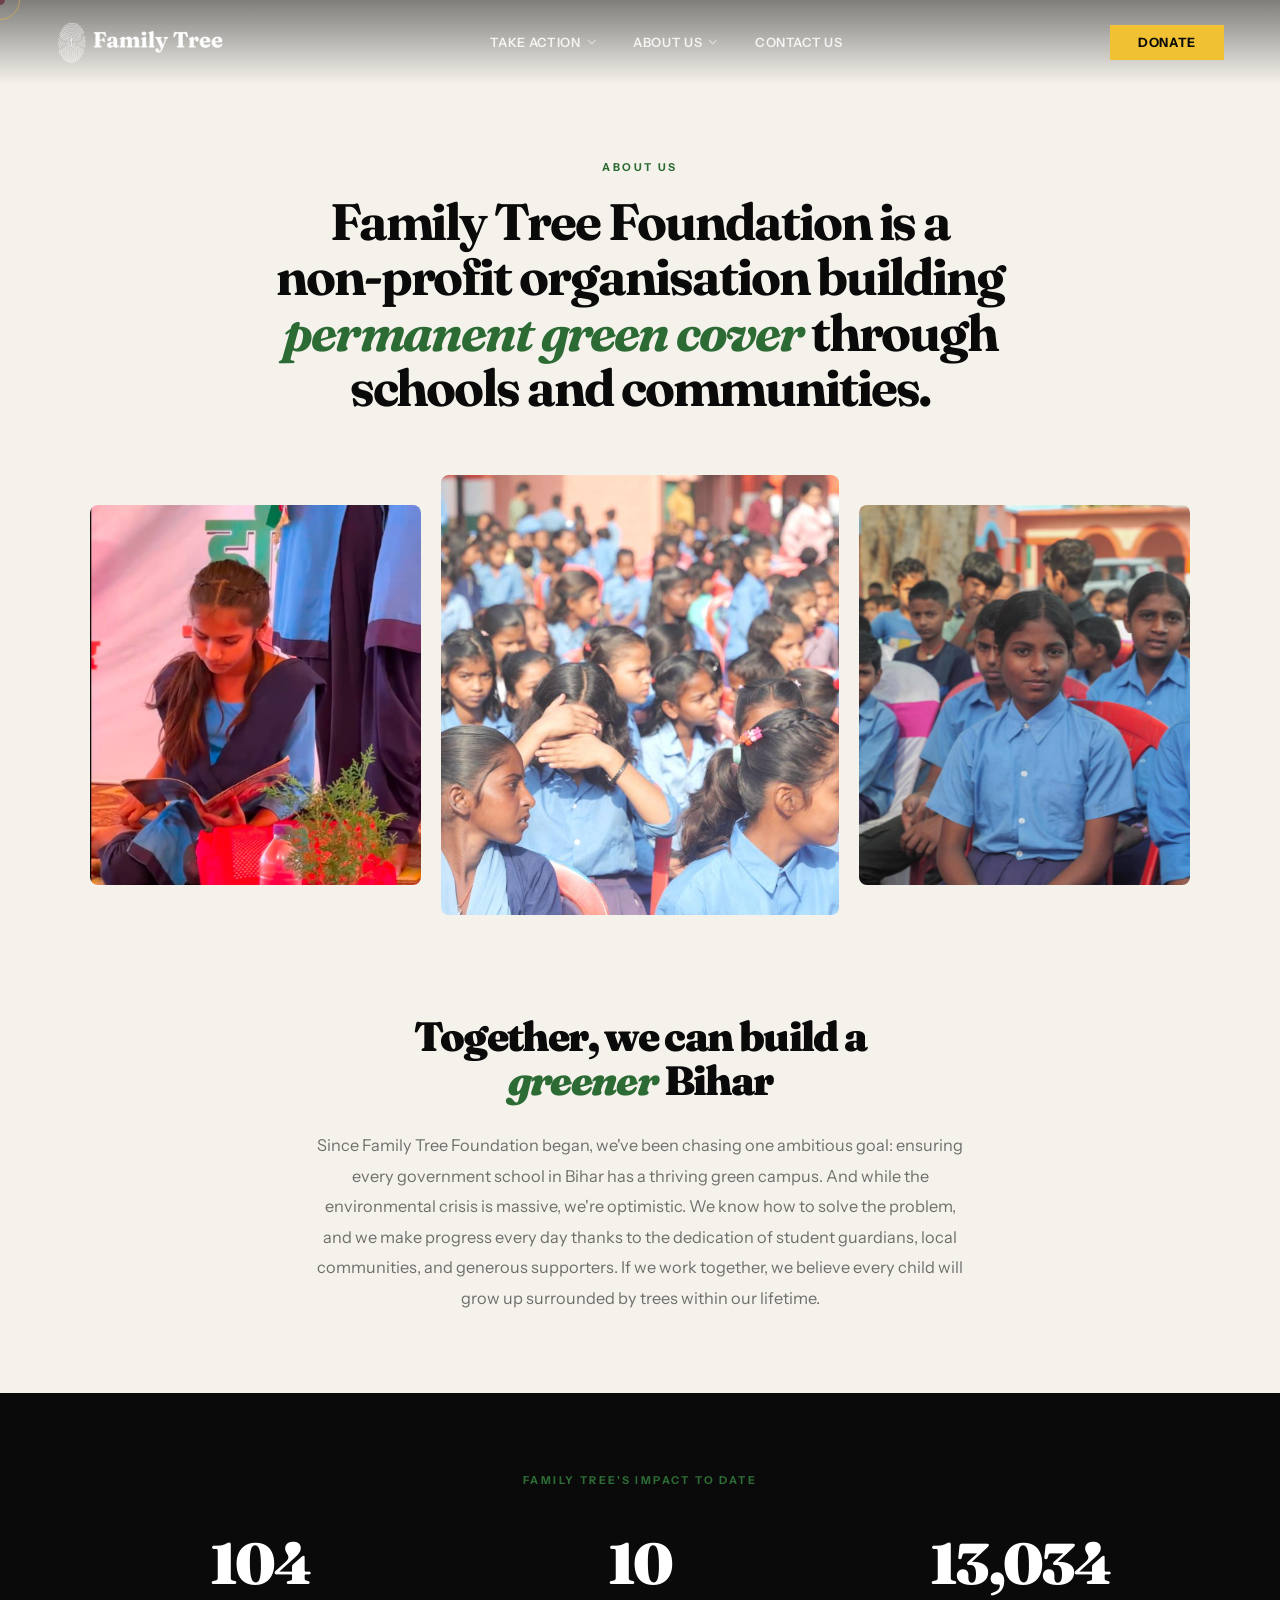
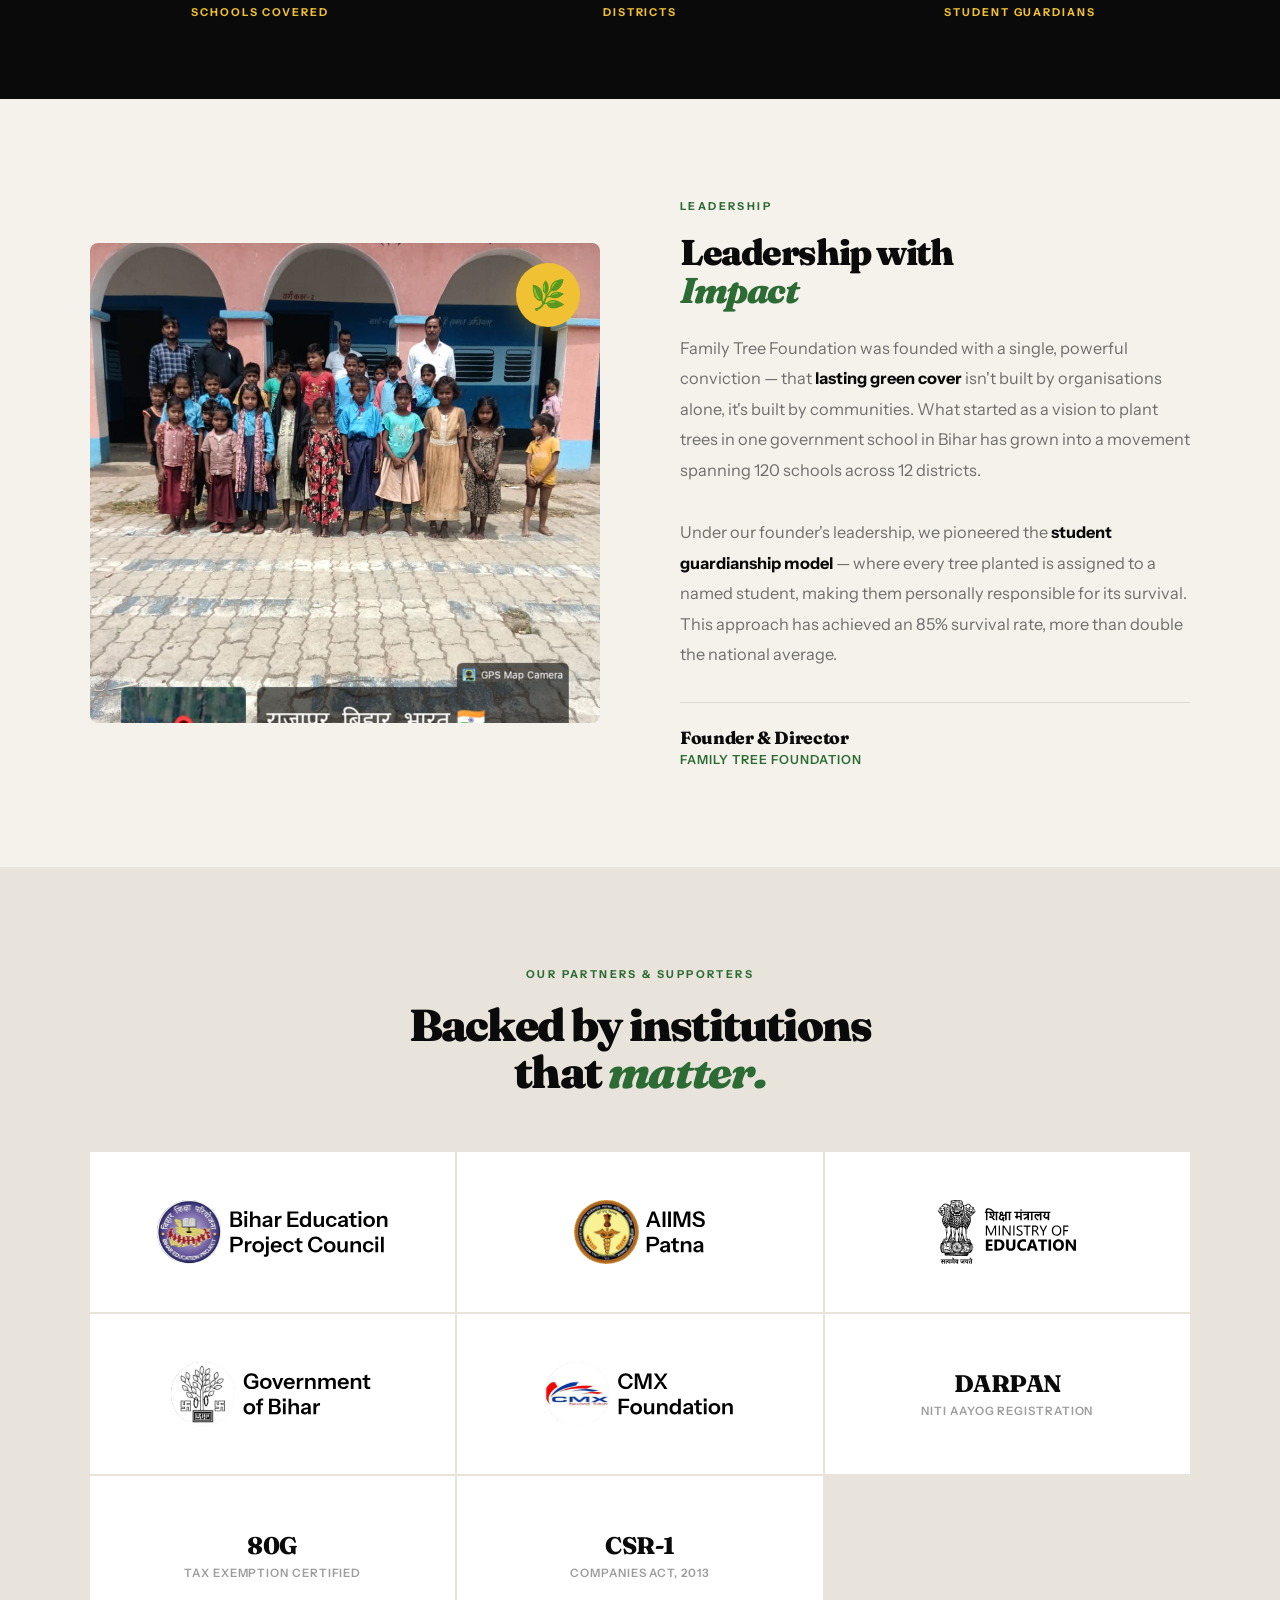
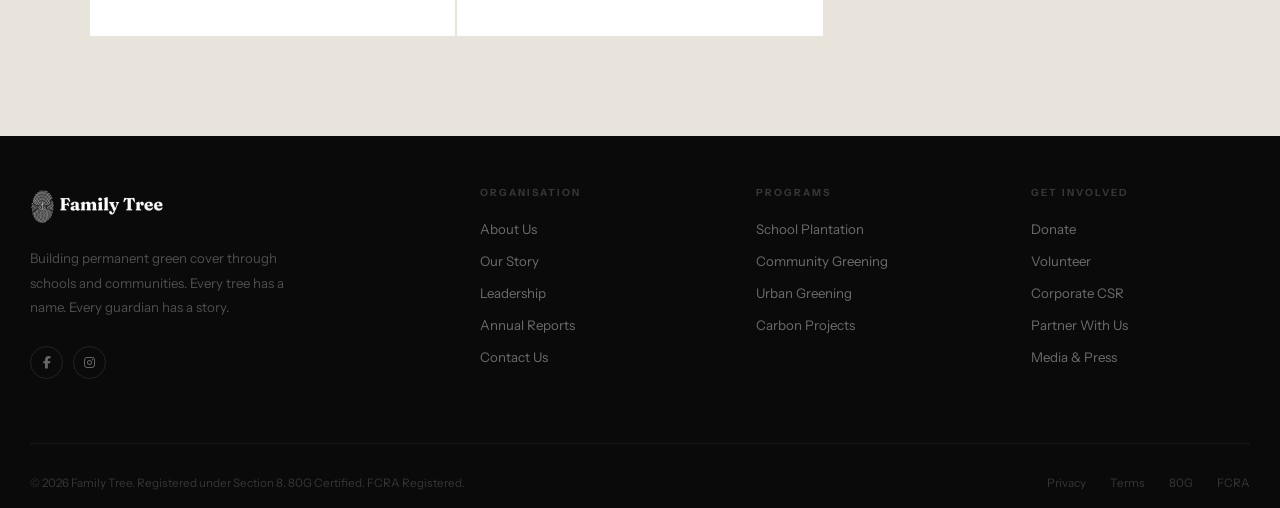
==== commit 9026b877: "Create premium Contact Us page and update site navigation" ====
--- a/about.html
+++ b/about.html
@@ -67,7 +67,7 @@
           </div>
         </div>
       </div>
-      <a href="about" class="nav-link">Why Tree?</a>
+      <a href="contact" class="nav-link">Contact Us</a>
     </div>
     <a href="mailto:info@familytreeindia.org?subject=Donation Inquiry" class="nav-donate">Donate</a>
     <button class="nav-mob-btn" id="mobBtn">
@@ -85,7 +85,7 @@
       <a href="/" class="mm-link">Home</a>
       <a href="about" class="mm-link">About Us</a>
       <a href="corporate" class="mm-link">Take Action</a>
-      <a href="about" class="mm-link">Why Tree?</a>
+      <a href="contact" class="mm-link">Contact Us</a>
       <a href="mailto:info@familytreeindia.org?subject=Donation Inquiry" class="mm-donate">Donate Now</a>
     </div>
   </div>
@@ -285,6 +285,7 @@
           <li><a href="about">Our Story</a></li>
           <li><a href="about">Leadership</a></li>
           <li><a href="about">Annual Reports</a></li>
+          <li><a href="contact">Contact Us</a></li>
         </ul>
       </div>
       <div class="foot-col">
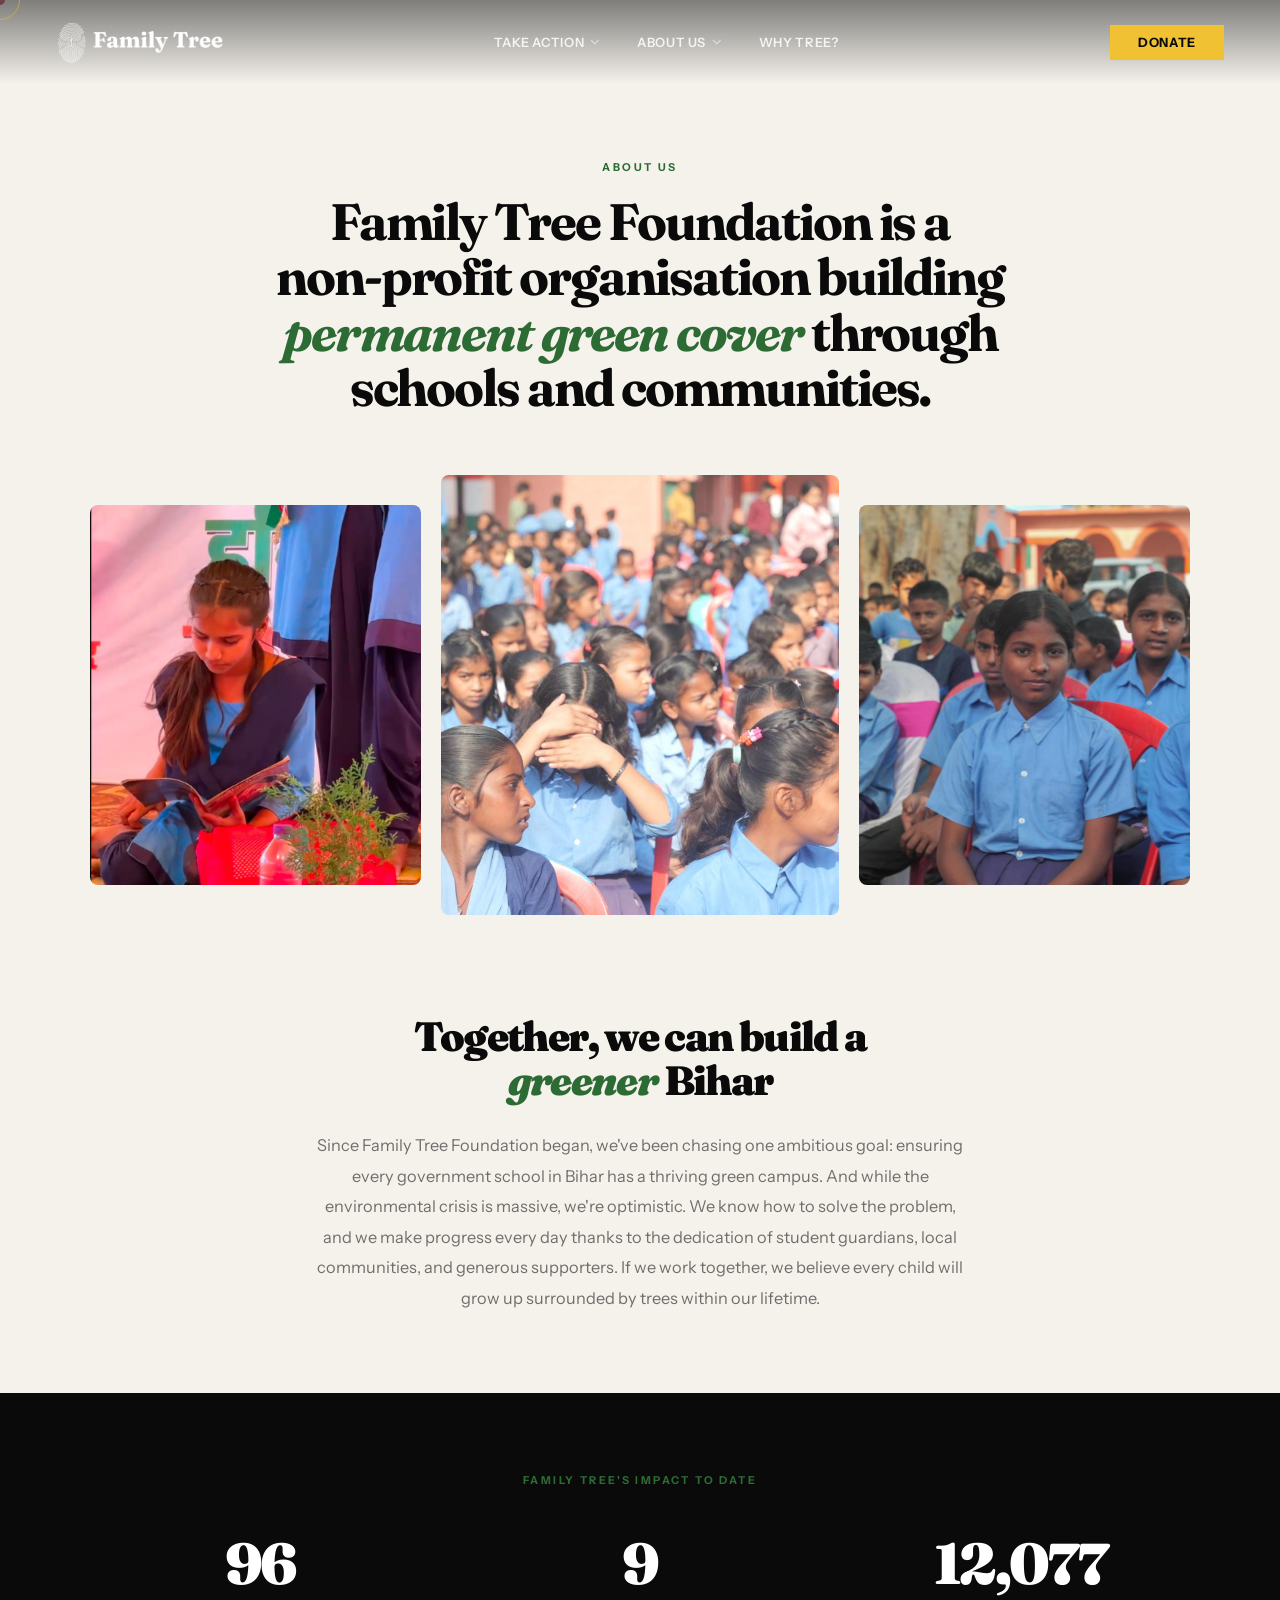
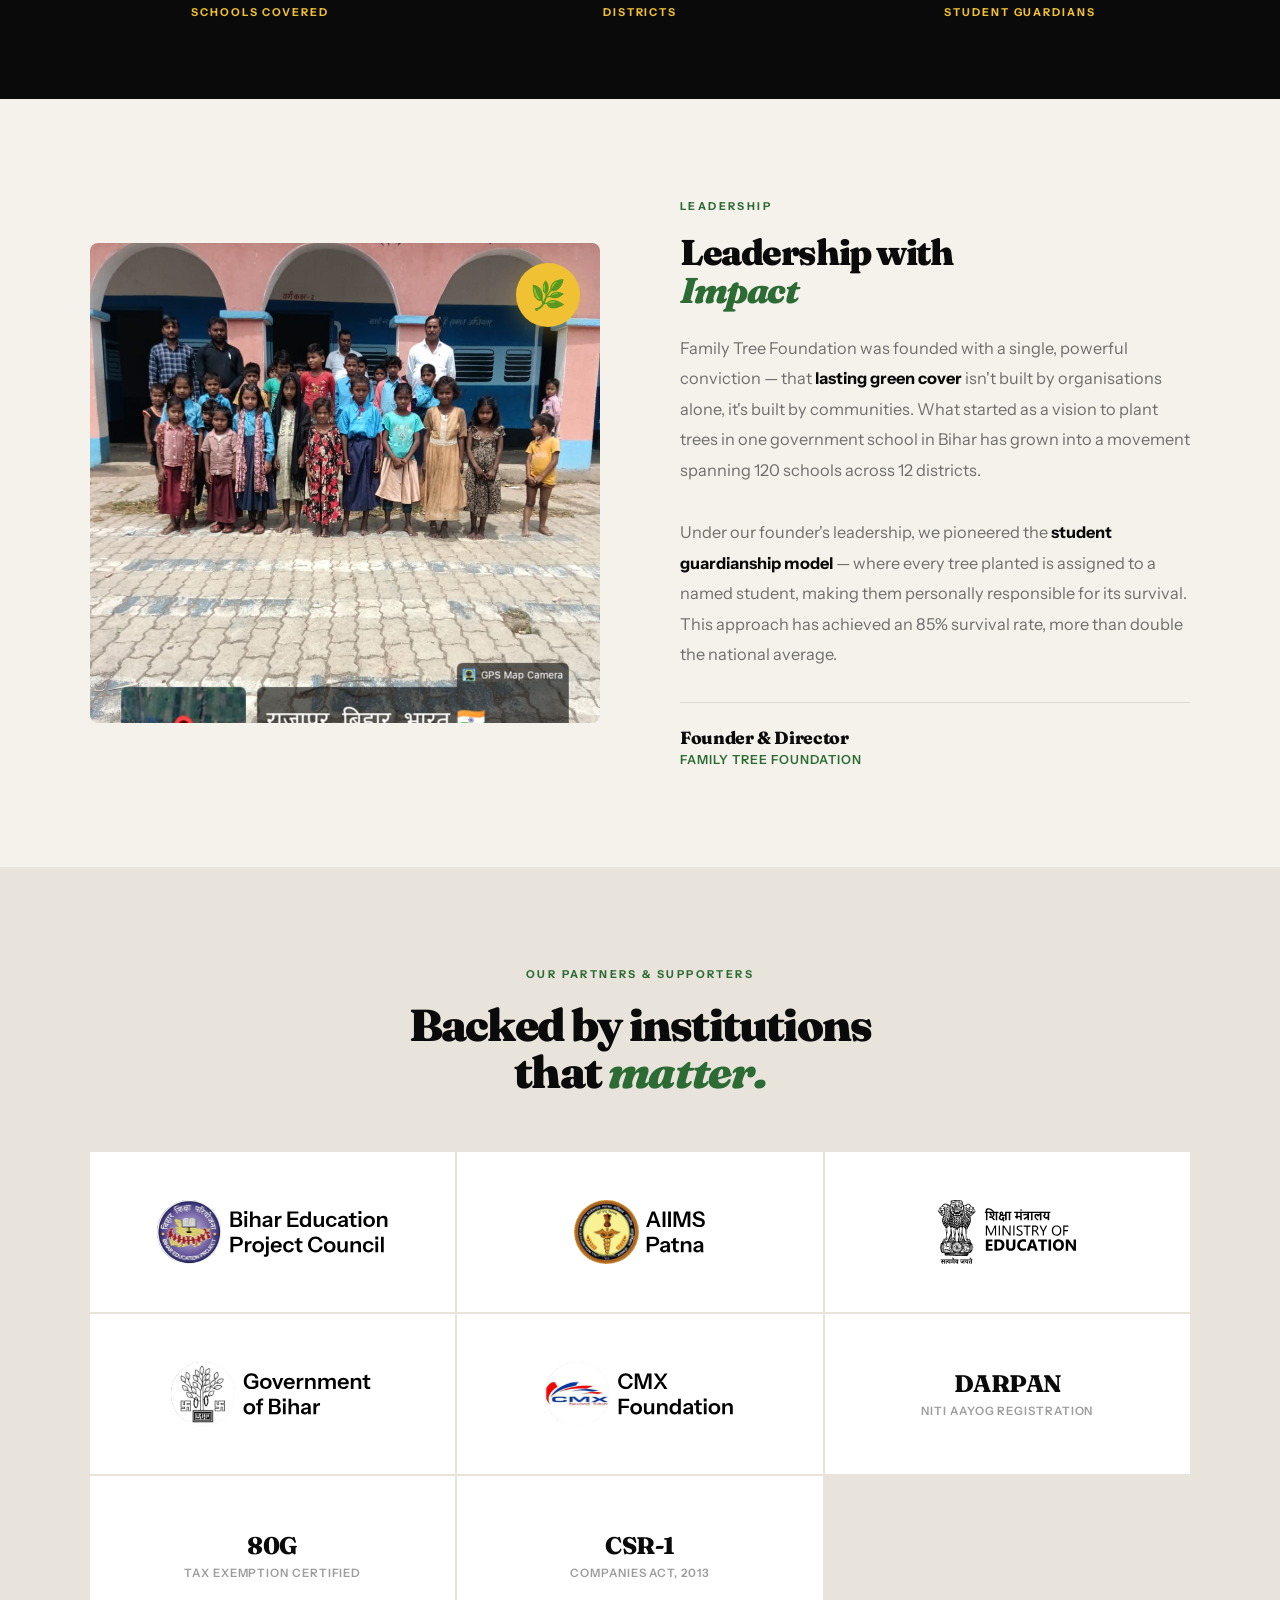
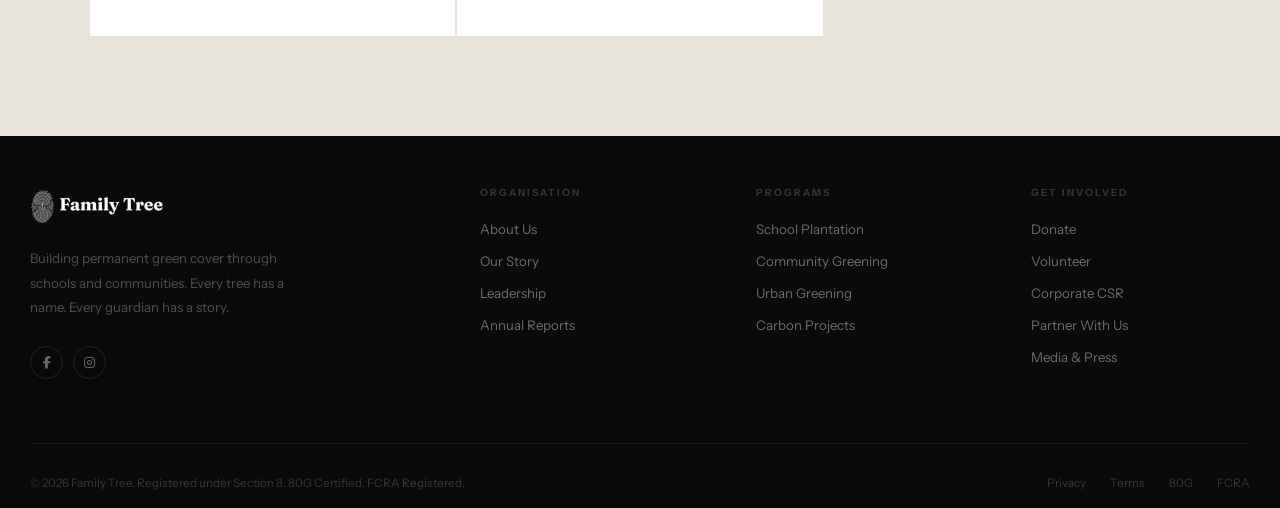
==== commit e98e0f86: "Final cleanup of links, emails, and unused files" ====
--- a/about.html
+++ b/about.html
@@ -67,7 +67,7 @@
           </div>
         </div>
       </div>
-      <a href="contact" class="nav-link">Contact Us</a>
+      <a href="about" class="nav-link">Why Tree?</a>
     </div>
     <a href="mailto:info@familytreeindia.org?subject=Donation Inquiry" class="nav-donate">Donate</a>
     <button class="nav-mob-btn" id="mobBtn">
@@ -85,7 +85,7 @@
       <a href="/" class="mm-link">Home</a>
       <a href="about" class="mm-link">About Us</a>
       <a href="corporate" class="mm-link">Take Action</a>
-      <a href="contact" class="mm-link">Contact Us</a>
+      <a href="about" class="mm-link">Why Tree?</a>
       <a href="mailto:info@familytreeindia.org?subject=Donation Inquiry" class="mm-donate">Donate Now</a>
     </div>
   </div>
@@ -285,7 +285,6 @@
           <li><a href="about">Our Story</a></li>
           <li><a href="about">Leadership</a></li>
           <li><a href="about">Annual Reports</a></li>
-          <li><a href="contact">Contact Us</a></li>
         </ul>
       </div>
       <div class="foot-col">
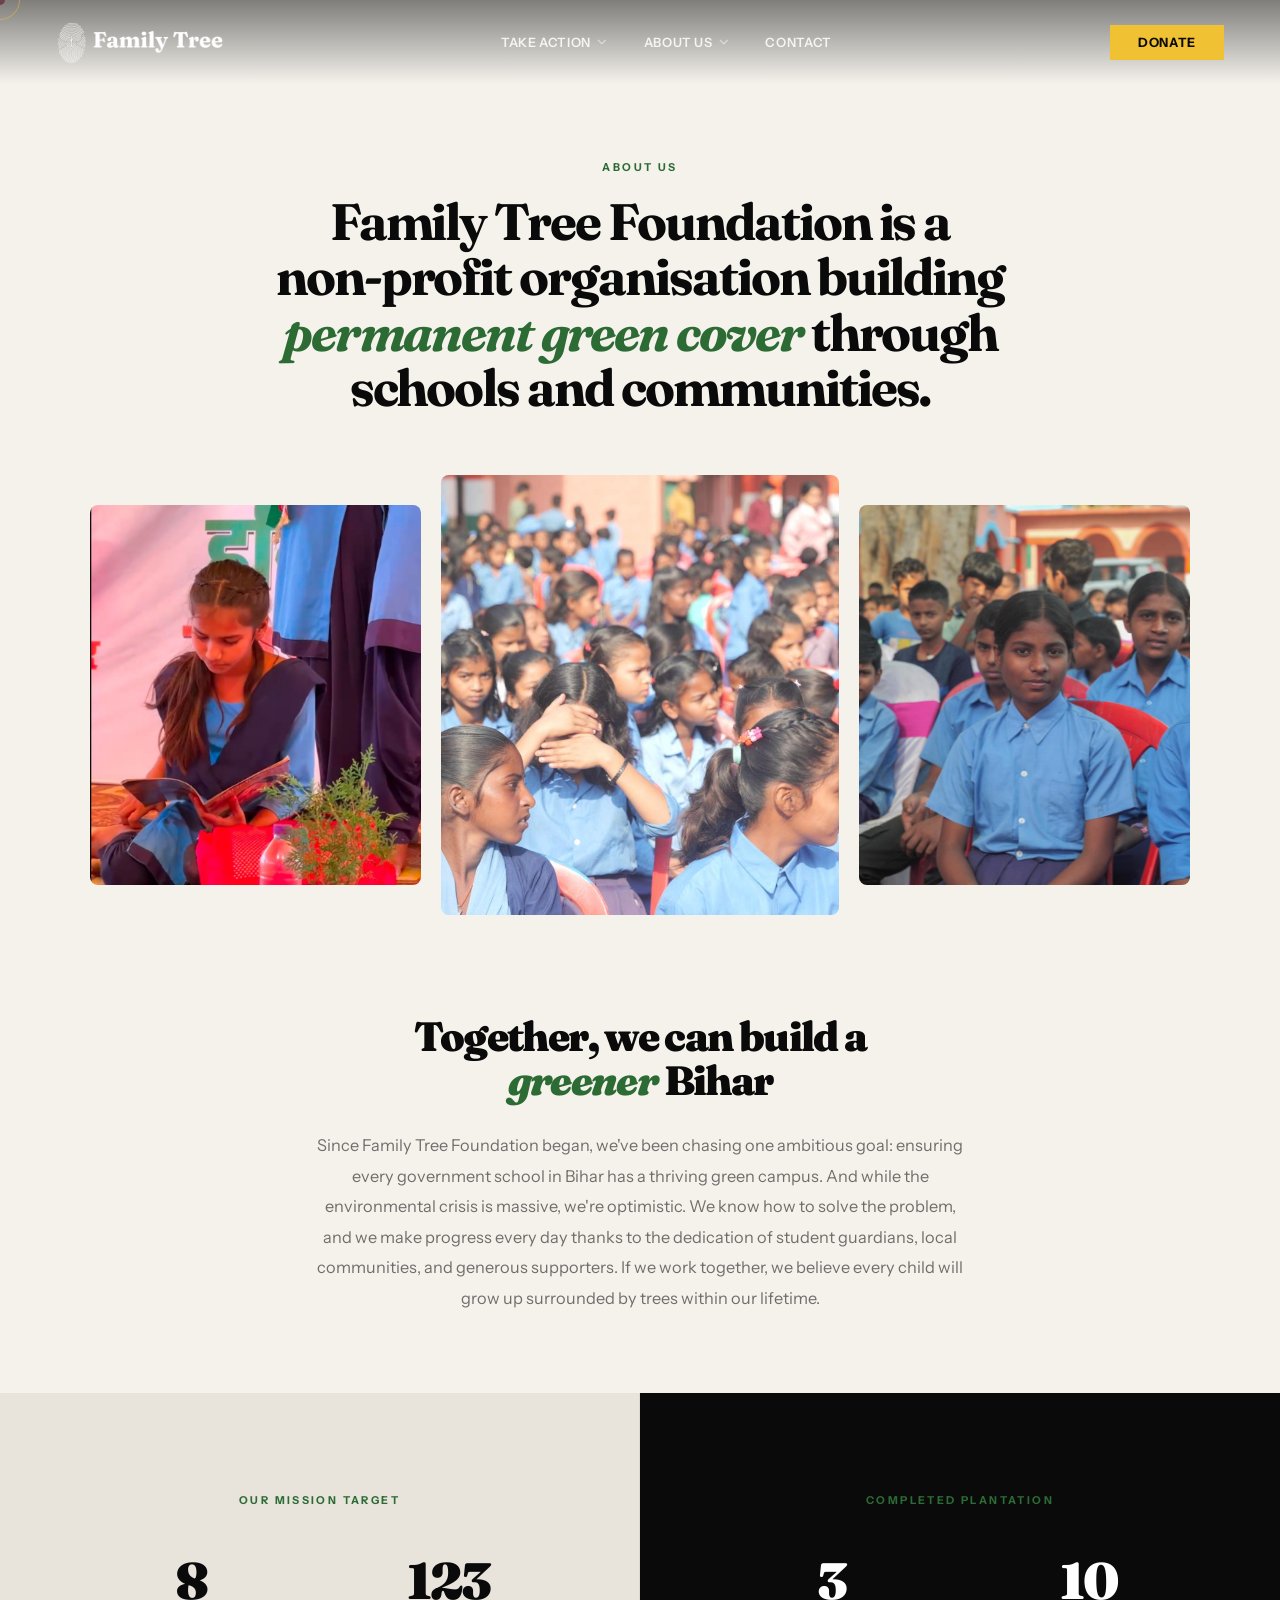
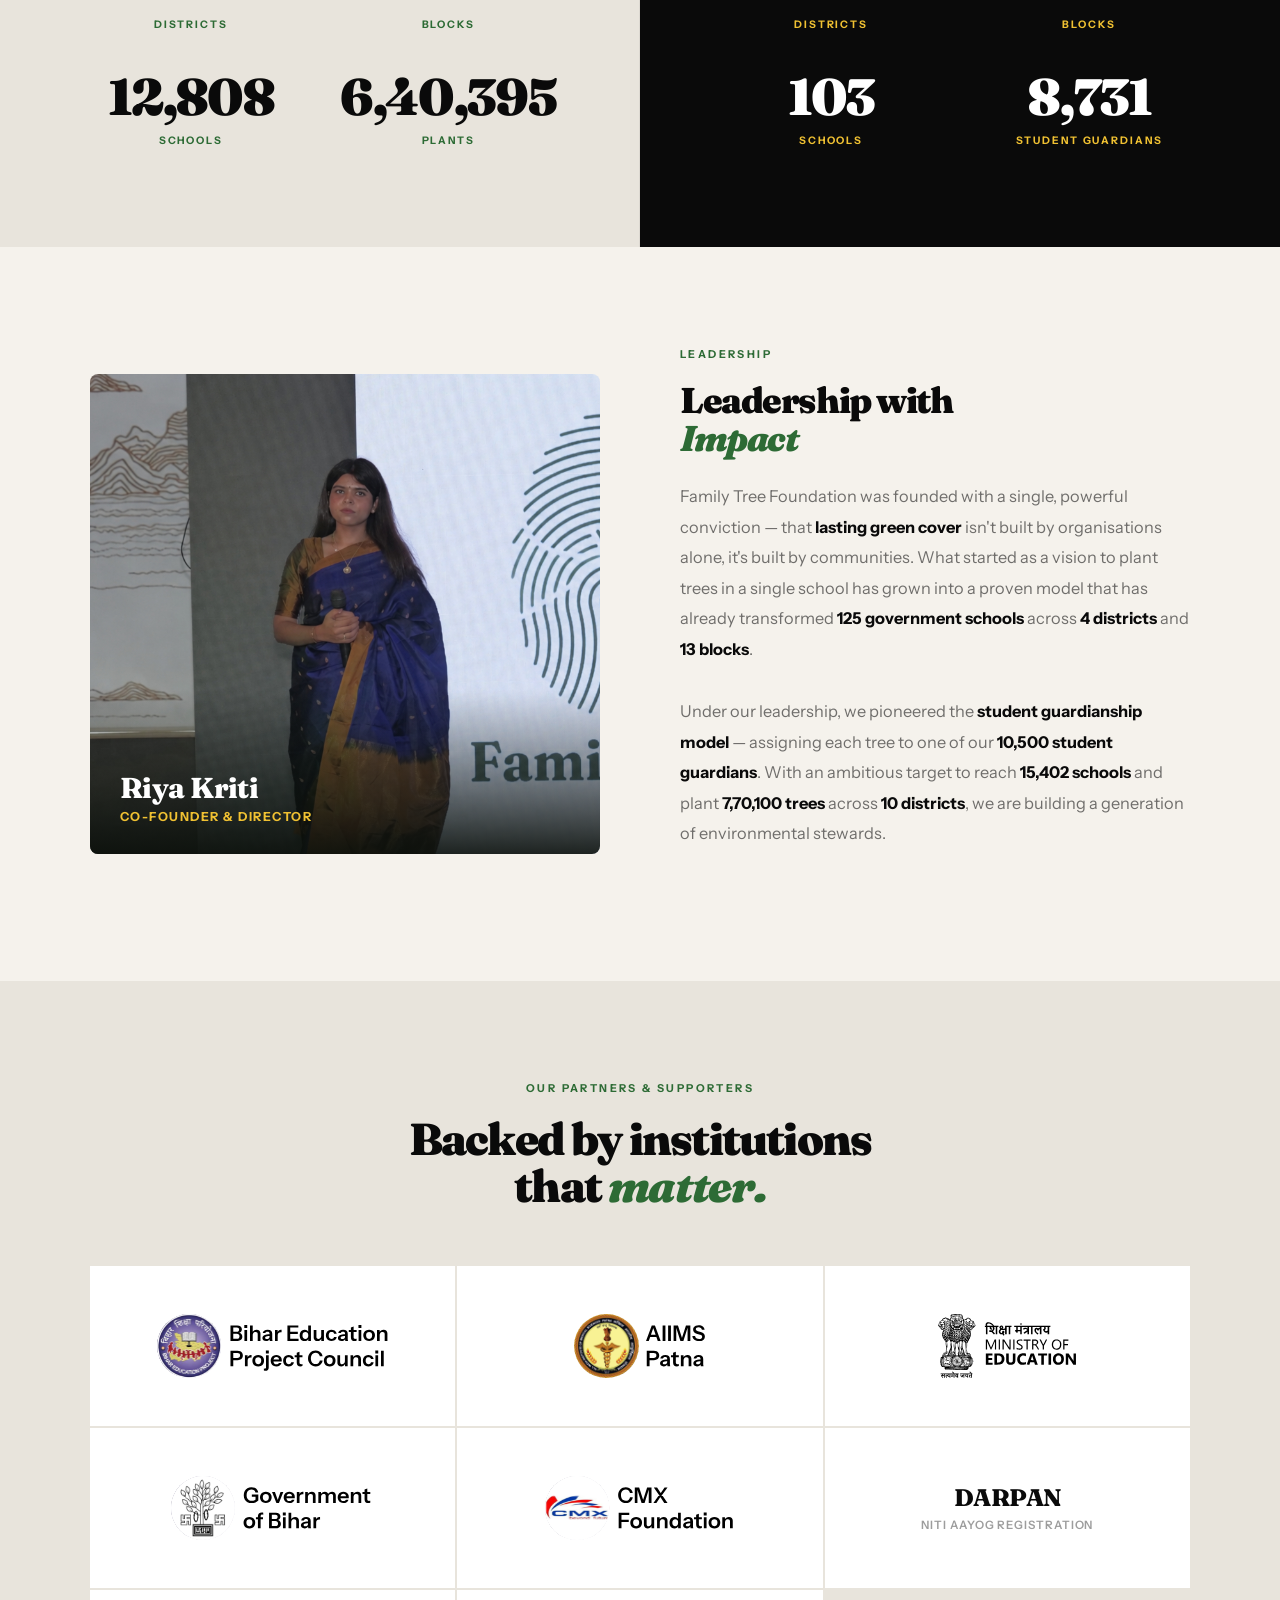
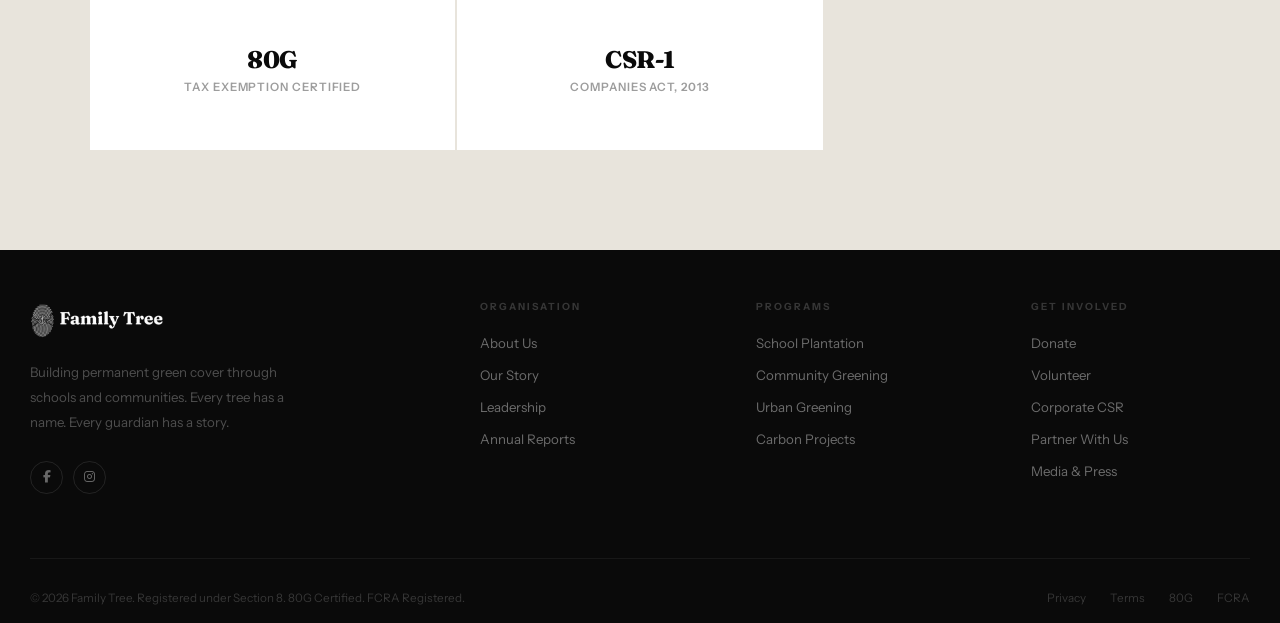
==== commit 4f8159f7: "Add Contact Us page, update About page metrics and comparison layout, and refine navigation" ====
--- a/about.html
+++ b/about.html
@@ -52,22 +52,22 @@
         <a href="about" class="nav-link">About Us <i class="fa-solid fa-chevron-down dropdown-icon"></i></a>
         <div class="dropdown-menu">
           <div class="dropdown-inner">
-            <a href="about" class="dropdown-link">
+            <a href="about#story" class="dropdown-link">
               <span class="dl-title">Our Story</span>
               <span class="dl-desc">From one school to many</span>
             </a>
-            <a href="about" class="dropdown-link">
+            <a href="about#leadership" class="dropdown-link">
               <span class="dl-title">Leadership</span>
               <span class="dl-desc">Meet the visionaries</span>
             </a>
-            <a href="about" class="dropdown-link">
+            <a href="about#impact" class="dropdown-link">
               <span class="dl-title">Impact Reports</span>
               <span class="dl-desc">Transparency in action</span>
             </a>
           </div>
         </div>
       </div>
-      <a href="about" class="nav-link">Why Tree?</a>
+      <a href="contact" class="nav-link">Contact</a>
     </div>
     <a href="mailto:info@familytreeindia.org?subject=Donation Inquiry" class="nav-donate">Donate</a>
     <button class="nav-mob-btn" id="mobBtn">
@@ -83,9 +83,10 @@
     </div>
     <div class="mm-links">
       <a href="/" class="mm-link">Home</a>
-      <a href="about" class="mm-link">About Us</a>
-      <a href="corporate" class="mm-link">Take Action</a>
-      <a href="about" class="mm-link">Why Tree?</a>
+      <a href="about#story" class="mm-link">Our Story</a>
+      <a href="about#leadership" class="mm-link">Leadership</a>
+      <a href="about#impact" class="mm-link">Impact</a>
+      <a href="contact" class="mm-link">Contact Us</a>
       <a href="mailto:info@familytreeindia.org?subject=Donation Inquiry" class="mm-donate">Donate Now</a>
     </div>
   </div>
@@ -154,7 +155,7 @@
   </section>
 
   <!-- SECTION 2: MISSION + STATS -->
-  <section class="abt-mission">
+  <section class="abt-mission" id="story">
     <div class="abt-mission-inner abt-reveal">
       <h2 class="abt-mission-h2">Together, we can build a<br /><i>greener</i> Bihar</h2>
       <p class="abt-mission-p">Since Family Tree Foundation began, we've been chasing one ambitious goal: ensuring every
@@ -165,48 +166,83 @@
     </div>
   </section>
 
-  <section class="abt-stats">
-    <div class="abt-stats-inner">
-      <p class="abt-stats-tag abt-reveal">FAMILY TREE'S IMPACT TO DATE</p>
-      <div class="abt-stats-grid abt-reveal">
-        <div class="abt-stat">
-          <div class="abt-stat-num" data-target="120">0</div>
-          <div class="abt-stat-lbl">SCHOOLS COVERED</div>
-        </div>
-        <div class="abt-stat">
-          <div class="abt-stat-num" data-target="12">0</div>
-          <div class="abt-stat-lbl">DISTRICTS</div>
-        </div>
-        <div class="abt-stat">
-          <div class="abt-stat-num" data-target="15000">0</div>
-          <div class="abt-stat-lbl">STUDENT GUARDIANS</div>
+  <!-- SECTION: COMPARISON STATS -->
+  <section class="abt-comp-sec" id="impact">
+    <div class="abt-comp-grid">
+      <!-- TARGET COLUMN -->
+      <div class="abt-comp-col target-col">
+        <div class="abt-comp-inner">
+          <p class="abt-stats-tag abt-reveal">Our Mission Target</p>
+          <div class="comp-stats-grid abt-reveal">
+            <div class="abt-stat">
+              <div class="abt-stat-num" data-target="10">0</div>
+              <div class="abt-stat-lbl">DISTRICTS</div>
+            </div>
+            <div class="abt-stat">
+              <div class="abt-stat-num" data-target="149">0</div>
+              <div class="abt-stat-lbl">BLOCKS</div>
+            </div>
+            <div class="abt-stat">
+              <div class="abt-stat-num" data-target="15402">0</div>
+              <div class="abt-stat-lbl">SCHOOLS</div>
+            </div>
+            <div class="abt-stat">
+              <div class="abt-stat-num" data-target="770100">0</div>
+              <div class="abt-stat-lbl">PLANTS</div>
+            </div>
+          </div>
+        </div>
+      </div>
+      <!-- COMPLETED COLUMN -->
+      <div class="abt-comp-col completed-col">
+        <div class="abt-comp-inner">
+          <p class="abt-stats-tag abt-reveal">COMPLETED PLANTATION</p>
+          <div class="comp-stats-grid abt-reveal">
+            <div class="abt-stat">
+              <div class="abt-stat-num" data-target="4">0</div>
+              <div class="abt-stat-lbl">DISTRICTS</div>
+            </div>
+            <div class="abt-stat">
+              <div class="abt-stat-num" data-target="13">0</div>
+              <div class="abt-stat-lbl">BLOCKS</div>
+            </div>
+            <div class="abt-stat">
+              <div class="abt-stat-num" data-target="125">0</div>
+              <div class="abt-stat-lbl">SCHOOLS</div>
+            </div>
+            <div class="abt-stat">
+              <div class="abt-stat-num" data-target="10500">0</div>
+              <div class="abt-stat-lbl">STUDENT GUARDIANS</div>
+            </div>
+          </div>
         </div>
       </div>
     </div>
   </section>
 
   <!-- SECTION 3: LEADERSHIP WITH IMPACT -->
-  <section class="abt-promise">
+  <section class="abt-promise" id="leadership">
     <div class="abt-promise-inner">
       <div class="abt-promise-img abt-reveal">
-        <img src="img/WhatsApp Image 2026-05-07 at 20.02.45 (2).jpeg" alt="Founder of Family Tree Foundation"
-          loading="lazy" />
-        <div class="abt-promise-badge">🌿</div>
+        <img src="img/founderimage.jpg" alt="Founder of Family Tree Foundation" loading="lazy" />
+        <div class="abt-promise-overlay">
+          <div class="abt-founder-name">Riya Kriti</div>
+          <div class="abt-founder-org">Co-Founder & Director</div>
+        </div>
       </div>
       <div class="abt-promise-body abt-reveal">
         <p class="abt-eyebrow">LEADERSHIP</p>
         <h2 class="abt-promise-h2">Leadership with<br /><i>Impact</i></h2>
         <p class="abt-promise-p">Family Tree Foundation was founded with a single, powerful conviction — that
           <strong>lasting green cover</strong> isn't built by organisations alone, it's built by communities. What
-          started as a vision to plant trees in one government school in Bihar has grown into a movement spanning 120
-          schools across 12 districts.</p>
-        <p class="abt-promise-p">Under our founder's leadership, we pioneered the <strong>student guardianship
-            model</strong> — where every tree planted is assigned to a named student, making them personally responsible
-          for its survival. This approach has achieved an 85% survival rate, more than double the national average.</p>
-        <div class="abt-founder-meta">
-          <div class="abt-founder-name">Founder & Director</div>
-          <div class="abt-founder-org">Family Tree Foundation</div>
-        </div>
+          started as a vision to plant trees in a single school has grown into a proven model that has already
+          transformed <strong>125 government schools</strong> across <strong>4 districts</strong> and <strong>13 blocks</strong>.
+        </p>
+        <p class="abt-promise-p">Under our leadership, we pioneered the <strong>student guardianship
+            model</strong> — assigning each tree to one of our <strong>10,500 student guardians</strong>. With an
+          ambitious target to reach <strong>15,402 schools</strong> and plant <strong>7,70,100 trees</strong> across
+          <strong>10 districts</strong>, we are building a generation of environmental stewards.</p>
+
       </div>
     </div>
   </section>
--- a/style.css
+++ b/style.css
@@ -613,7 +613,7 @@
   position: relative;
   overflow: hidden;
   background: linear-gradient(rgba(0, 0, 0, 0.4), rgba(0, 0, 0, 0.4)),
-    url('img/4.jpeg') center/cover no-repeat;
+    url('img/who_we_are.png') center/cover no-repeat;
   display: flex;
   align-items: center;
   justify-content: center;
@@ -846,7 +846,7 @@
 
 /* PROGRAM */
 .program {
-  background: var(--black);
+  background: #0f2310;
   padding: 50px 50px;
 }
 
@@ -1108,7 +1108,7 @@
 .ts-bottom-panel {
   position: relative;
   z-index: 2;
-  background: linear-gradient(to top, rgba(0, 0, 0, 0.7) 0%, transparent 100%);
+  background: linear-gradient(to top, rgb(15 35 16) 0%, transparent 100%);
   padding: 40px 72px 60px;
 }
 
--- a/about.css
+++ b/about.css
@@ -155,32 +155,87 @@
   margin-bottom: 48px;
 }
 
-.abt-stats-grid {
-  display: grid;
-  grid-template-columns: repeat(3, 1fr);
-  gap: 40px;
-}
-
 .abt-stat {
   text-align: center;
 }
 
 .abt-stat-num {
   font-family: "Fraunces", serif;
-  font-size: clamp(2.5rem, 4.5vw, 4.2rem);
+  font-size: clamp(2.2rem, 4vw, 3.8rem);
   font-weight: 900;
-  color: #fff;
   line-height: 1;
   letter-spacing: -0.045em;
   margin-bottom: 12px;
 }
 
 .abt-stat-lbl {
-  font-size: 0.68rem;
+  font-size: 0.65rem;
   font-weight: 700;
   letter-spacing: 0.18em;
   text-transform: uppercase;
+}
+
+.abt-comp-sec {
+  background: var(--white);
+}
+
+.abt-comp-grid {
+  display: grid;
+  grid-template-columns: 1fr 1fr;
+}
+
+.abt-comp-col {
+  padding: 100px 72px;
+  display: flex;
+  align-items: center;
+  justify-content: center;
+}
+
+.target-col {
+  background: var(--stone);
+  border-right: 1px solid rgba(0, 0, 0, 0.05);
+}
+
+.completed-col {
+  background: var(--black);
+}
+
+.abt-comp-inner {
+  width: 100%;
+  max-width: 500px;
+  text-align: center;
+}
+
+.comp-stats-grid {
+  display: grid;
+  grid-template-columns: 1fr 1fr;
+  gap: 40px 20px;
+}
+
+.target-col .abt-stat-num {
+  color: var(--black);
+}
+
+.target-col .abt-stat-lbl {
+  color: var(--green-mid);
+}
+
+.completed-col .abt-stat-num {
+  color: #fff;
+}
+
+.completed-col .abt-stat-lbl {
   color: var(--yellow);
+}
+
+@media (max-width: 900px) {
+  .abt-comp-grid {
+    grid-template-columns: 1fr;
+  }
+  
+  .abt-comp-col {
+    padding: 64px 28px;
+  }
 }
 
 /* =====================
@@ -218,19 +273,34 @@
   transform: scale(1.03);
 }
 
-.abt-promise-badge {
+.abt-promise-overlay {
   position: absolute;
-  top: 20px;
-  right: 20px;
-  width: 64px;
-  height: 64px;
-  background: var(--yellow);
-  border-radius: 50%;
+  bottom: 0;
+  left: 0;
+  right: 0;
+  padding: 80px 30px 30px;
+  background: linear-gradient(to top, rgba(10, 15, 10, 0.9) 0%, transparent 100%);
   display: flex;
-  align-items: center;
-  justify-content: center;
+  flex-direction: column;
+  justify-content: flex-end;
+  pointer-events: none;
+}
+
+.abt-promise-overlay .abt-founder-name {
+  font-family: "Fraunces", serif;
   font-size: 1.8rem;
-  box-shadow: 0 6px 24px rgba(240, 193, 50, 0.3);
+  font-weight: 800;
+  color: #fff;
+  letter-spacing: -0.02em;
+  margin-bottom: 4px;
+}
+
+.abt-promise-overlay .abt-founder-org {
+  font-size: 0.78rem;
+  font-weight: 700;
+  letter-spacing: 0.12em;
+  text-transform: uppercase;
+  color: var(--yellow);
 }
 
 .abt-promise-h2 {
@@ -277,28 +347,7 @@
   border-color: var(--black);
 }
 
-.abt-founder-meta {
-  margin-top: 32px;
-  padding-top: 24px;
-  border-top: 1px solid rgba(0, 0, 0, 0.1);
-}
-
-.abt-founder-name {
-  font-family: "Fraunces", serif;
-  font-size: 1.1rem;
-  font-weight: 800;
-  color: var(--black);
-  letter-spacing: -0.02em;
-  margin-bottom: 4px;
-}
-
-.abt-founder-org {
-  font-size: 0.78rem;
-  font-weight: 600;
-  letter-spacing: 0.08em;
-  text-transform: uppercase;
-  color: var(--green-mid);
-}
+
 
 /* =====================
    SECTION 4: VALUES
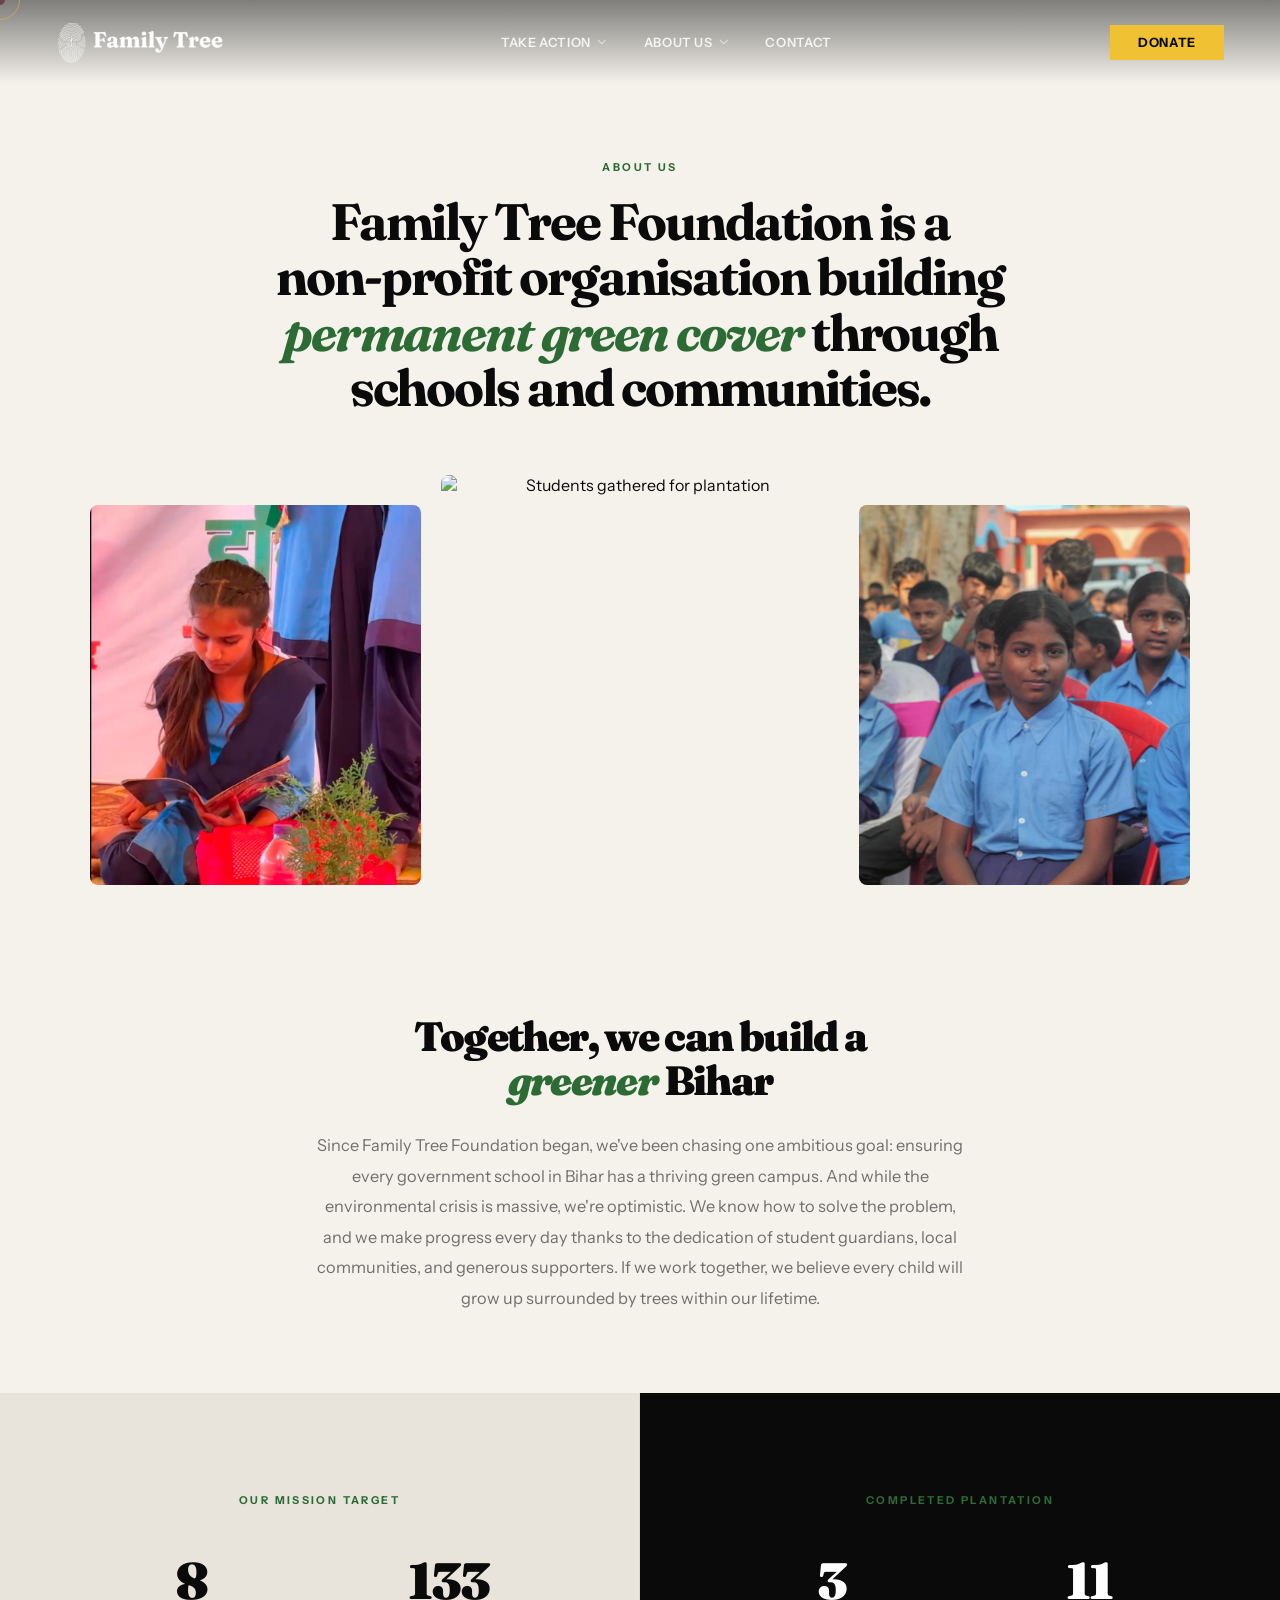
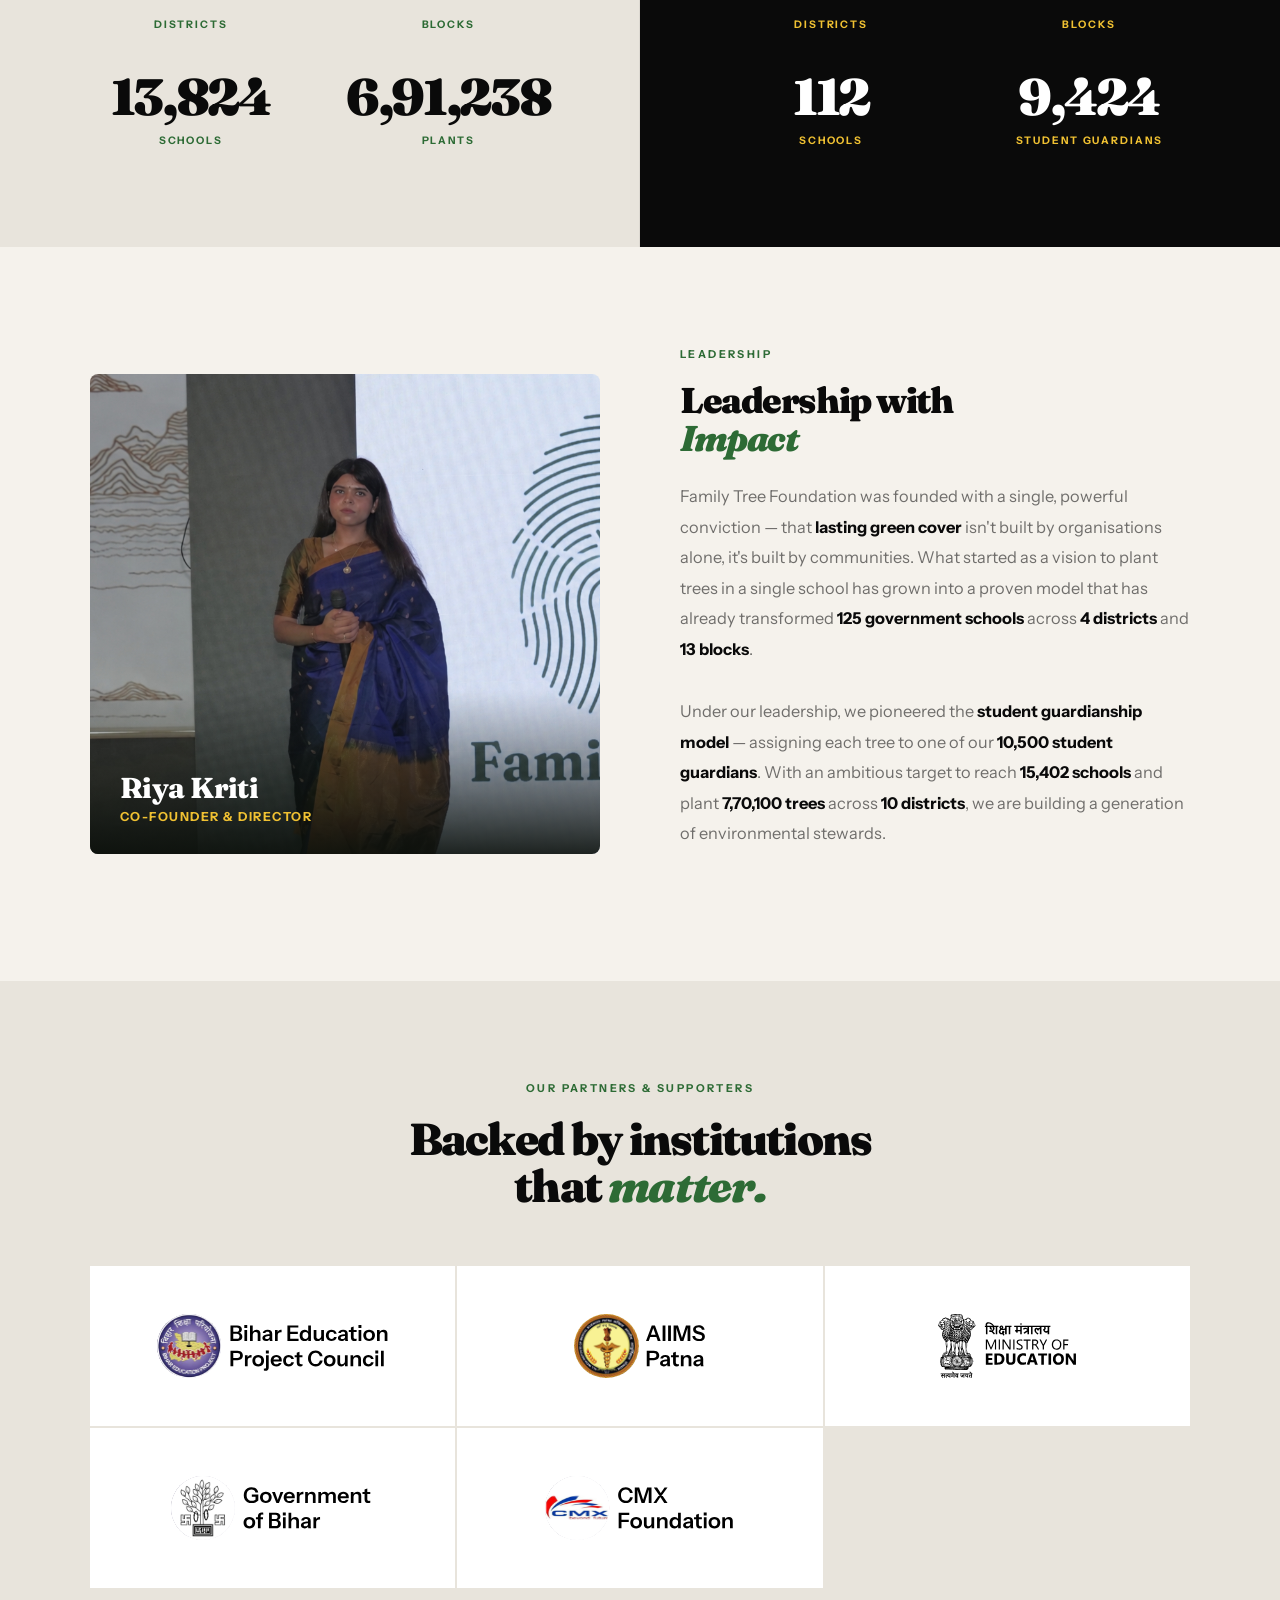
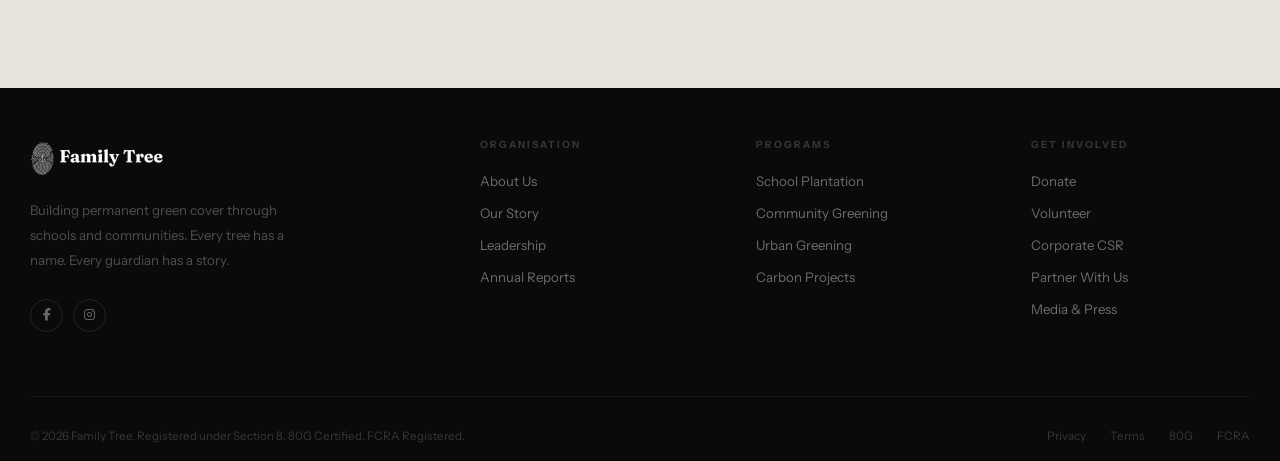
==== commit 60ab2e05: "Remove DARPAN, 80G, and CSR-1 logos from About Us page" ====
--- a/about.html
+++ b/about.html
@@ -272,24 +272,6 @@
         </div>
         <div class="abt-partner-logo">
           <img src="Icons/black/cmx-foundation.svg" alt="CMX Foundation" />
-        </div>
-        <div class="abt-partner-logo">
-          <div class="abt-partner-text-logo">
-            <span class="abt-ptl-main">DARPAN</span>
-            <span class="abt-ptl-sub">NITI Aayog Registration</span>
-          </div>
-        </div>
-        <div class="abt-partner-logo">
-          <div class="abt-partner-text-logo">
-            <span class="abt-ptl-main">80G</span>
-            <span class="abt-ptl-sub">Tax Exemption Certified</span>
-          </div>
-        </div>
-        <div class="abt-partner-logo">
-          <div class="abt-partner-text-logo">
-            <span class="abt-ptl-main">CSR-1</span>
-            <span class="abt-ptl-sub">Companies Act, 2013</span>
-          </div>
         </div>
       </div>
     </div>
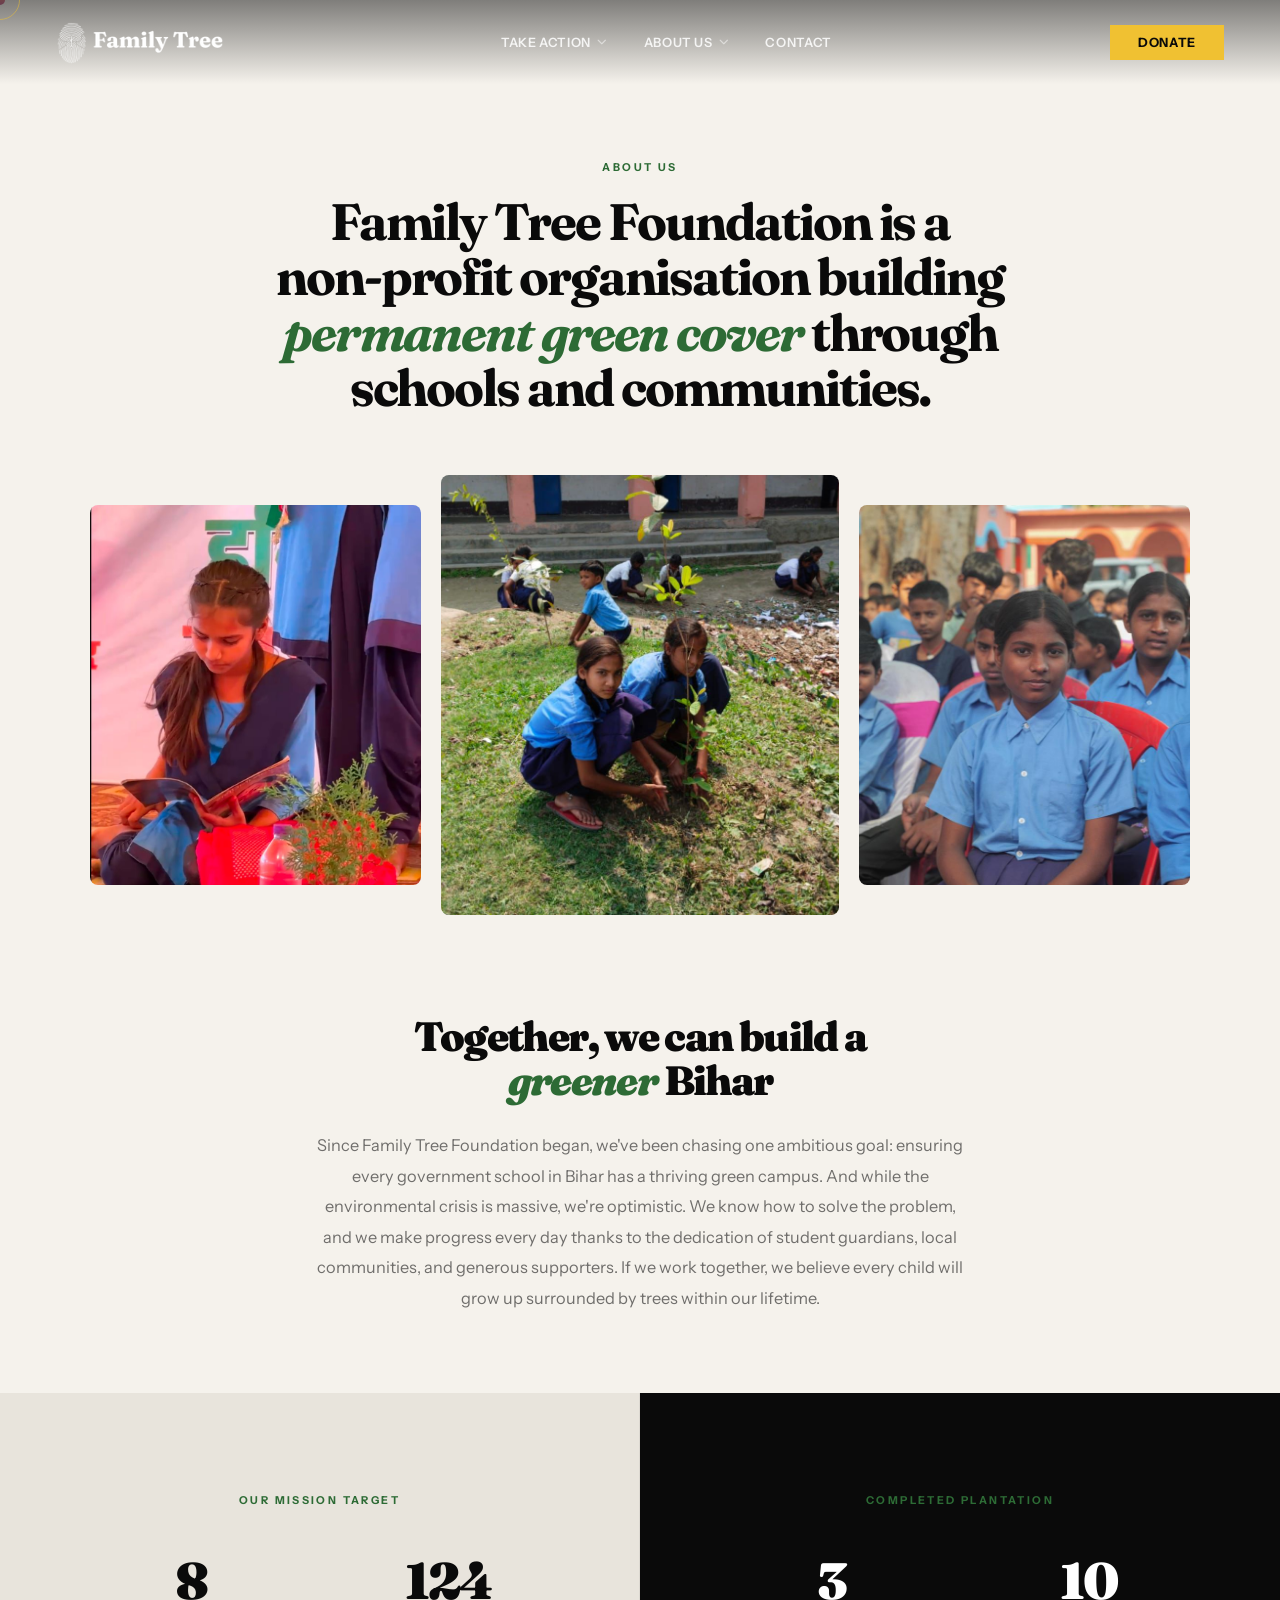
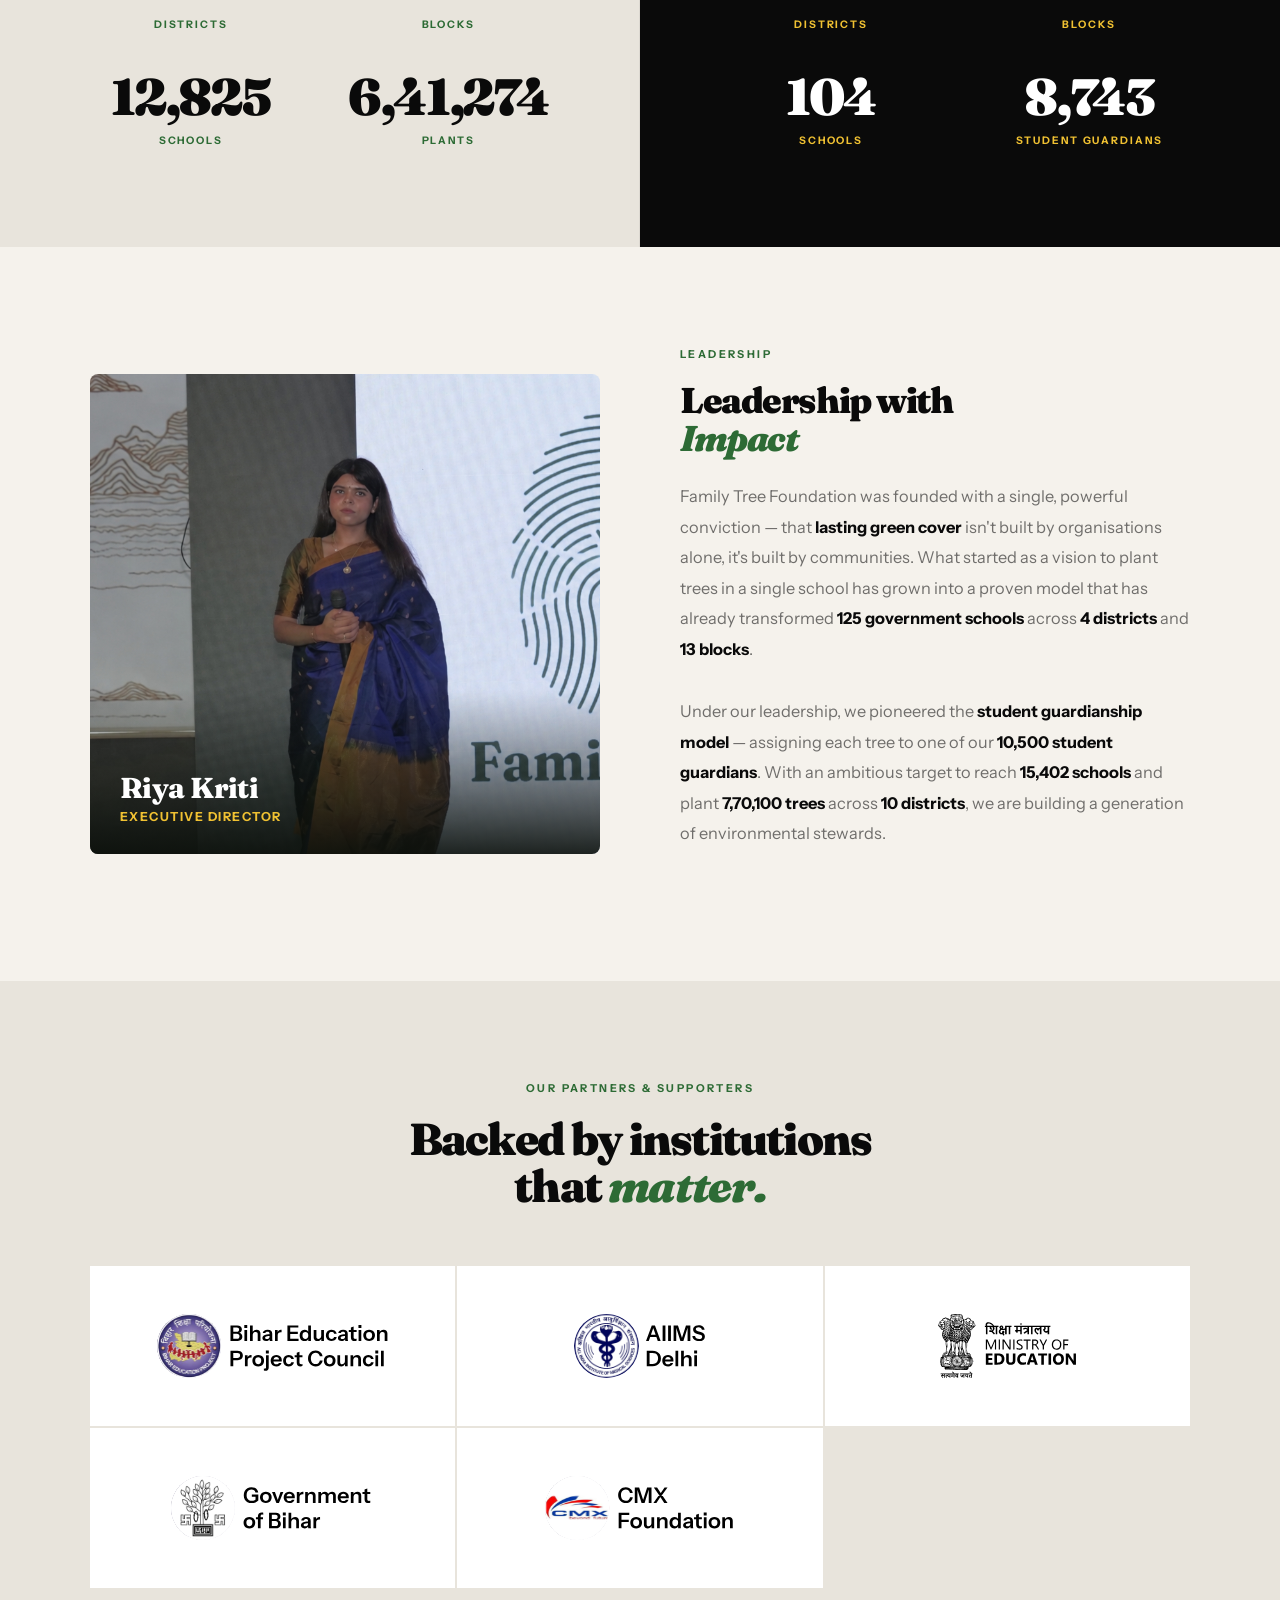
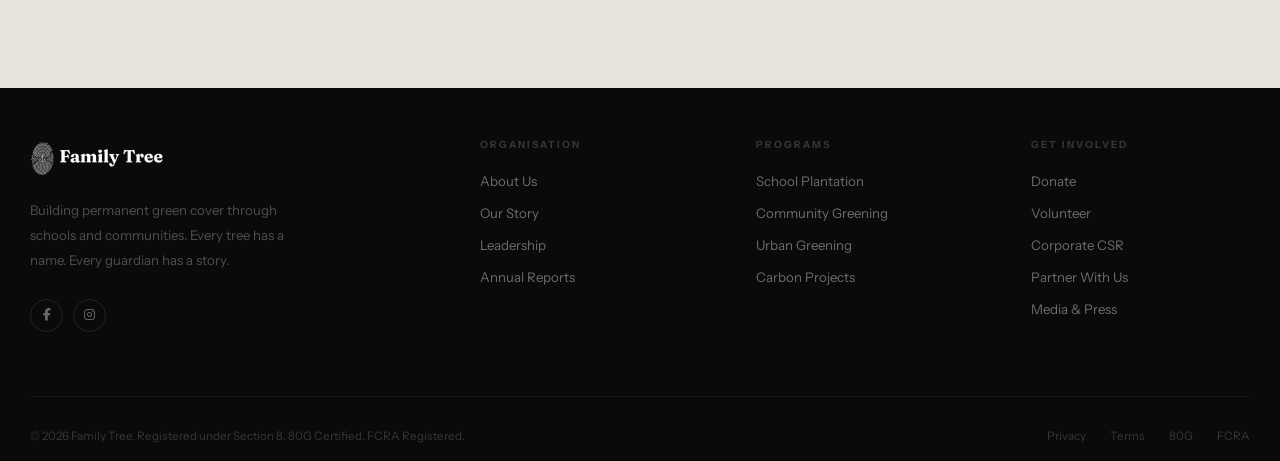
==== commit bde8ebc2: "Update gallery images, AIIMS Delhi branding, and founder title" ====
--- a/about.html
+++ b/about.html
@@ -103,7 +103,7 @@
             <img src="img/4.jpeg" alt="Student reading with a plant" loading="lazy" />
           </div>
           <div class="abt-photo abt-photo-tall">
-            <img src="img/8.jpeg" alt="Students gathered for plantation" loading="lazy" />
+            <img src="img/twogirlplanting.jpeg" alt="Students gathered for plantation" loading="lazy" />
           </div>
           <div class="abt-photo">
             <img src="img/11.jpeg" alt="Student smiling at school campus" loading="lazy" />
@@ -116,10 +116,10 @@
             <img src="img/3.jpeg" alt="School Garden" loading="lazy" />
           </div>
           <div class="abt-photo abt-photo-mob">
-            <img src="img/9.jpeg" alt="Student Guardian" loading="lazy" />
-          </div>
-          <div class="abt-photo abt-photo-mob">
-            <img src="img/10.jpeg" alt="Green Campus" loading="lazy" />
+            <img src="img/insitute.jpeg" alt="Student Guardian" loading="lazy" />
+          </div>
+          <div class="abt-photo abt-photo-mob">
+            <img src="img/indi.png" alt="Green Campus" loading="lazy" />
           </div>
           <div class="abt-photo abt-photo-mob">
             <img src="img/12.jpeg" alt="Community Support" loading="lazy" />
@@ -141,10 +141,10 @@
             <img src="img/3.jpeg" alt="School Garden" loading="lazy" />
           </div>
           <div class="abt-photo abt-photo-mob">
-            <img src="img/9.jpeg" alt="Student Guardian" loading="lazy" />
-          </div>
-          <div class="abt-photo abt-photo-mob">
-            <img src="img/10.jpeg" alt="Green Campus" loading="lazy" />
+            <img src="img/insitute.jpeg" alt="Student Guardian" loading="lazy" />
+          </div>
+          <div class="abt-photo abt-photo-mob">
+            <img src="img/indi.png" alt="Green Campus" loading="lazy" />
           </div>
           <div class="abt-photo abt-photo-mob">
             <img src="img/12.jpeg" alt="Community Support" loading="lazy" />
@@ -227,7 +227,7 @@
         <img src="img/founderimage.jpg" alt="Founder of Family Tree Foundation" loading="lazy" />
         <div class="abt-promise-overlay">
           <div class="abt-founder-name">Riya Kriti</div>
-          <div class="abt-founder-org">Co-Founder & Director</div>
+          <div class="abt-founder-org">Executive Director</div>
         </div>
       </div>
       <div class="abt-promise-body abt-reveal">
@@ -236,12 +236,14 @@
         <p class="abt-promise-p">Family Tree Foundation was founded with a single, powerful conviction — that
           <strong>lasting green cover</strong> isn't built by organisations alone, it's built by communities. What
           started as a vision to plant trees in a single school has grown into a proven model that has already
-          transformed <strong>125 government schools</strong> across <strong>4 districts</strong> and <strong>13 blocks</strong>.
+          transformed <strong>125 government schools</strong> across <strong>4 districts</strong> and <strong>13
+            blocks</strong>.
         </p>
         <p class="abt-promise-p">Under our leadership, we pioneered the <strong>student guardianship
             model</strong> — assigning each tree to one of our <strong>10,500 student guardians</strong>. With an
           ambitious target to reach <strong>15,402 schools</strong> and plant <strong>7,70,100 trees</strong> across
-          <strong>10 districts</strong>, we are building a generation of environmental stewards.</p>
+          <strong>10 districts</strong>, we are building a generation of environmental stewards.
+        </p>
 
       </div>
     </div>
@@ -262,7 +264,7 @@
           <img src="Icons/black/Bihar-Education-Project-Council.svg" alt="Bihar Education Project Council" />
         </div>
         <div class="abt-partner-logo">
-          <img src="Icons/black/aiims patna.svg" alt="AIIMS Patna" />
+          <img src="Icons/black/aiims-delhi.svg" alt="AIIMS Delhi" />
         </div>
         <div class="abt-partner-logo">
           <img src="Icons/black/ministry of education.svg" alt="Ministry of Education" />
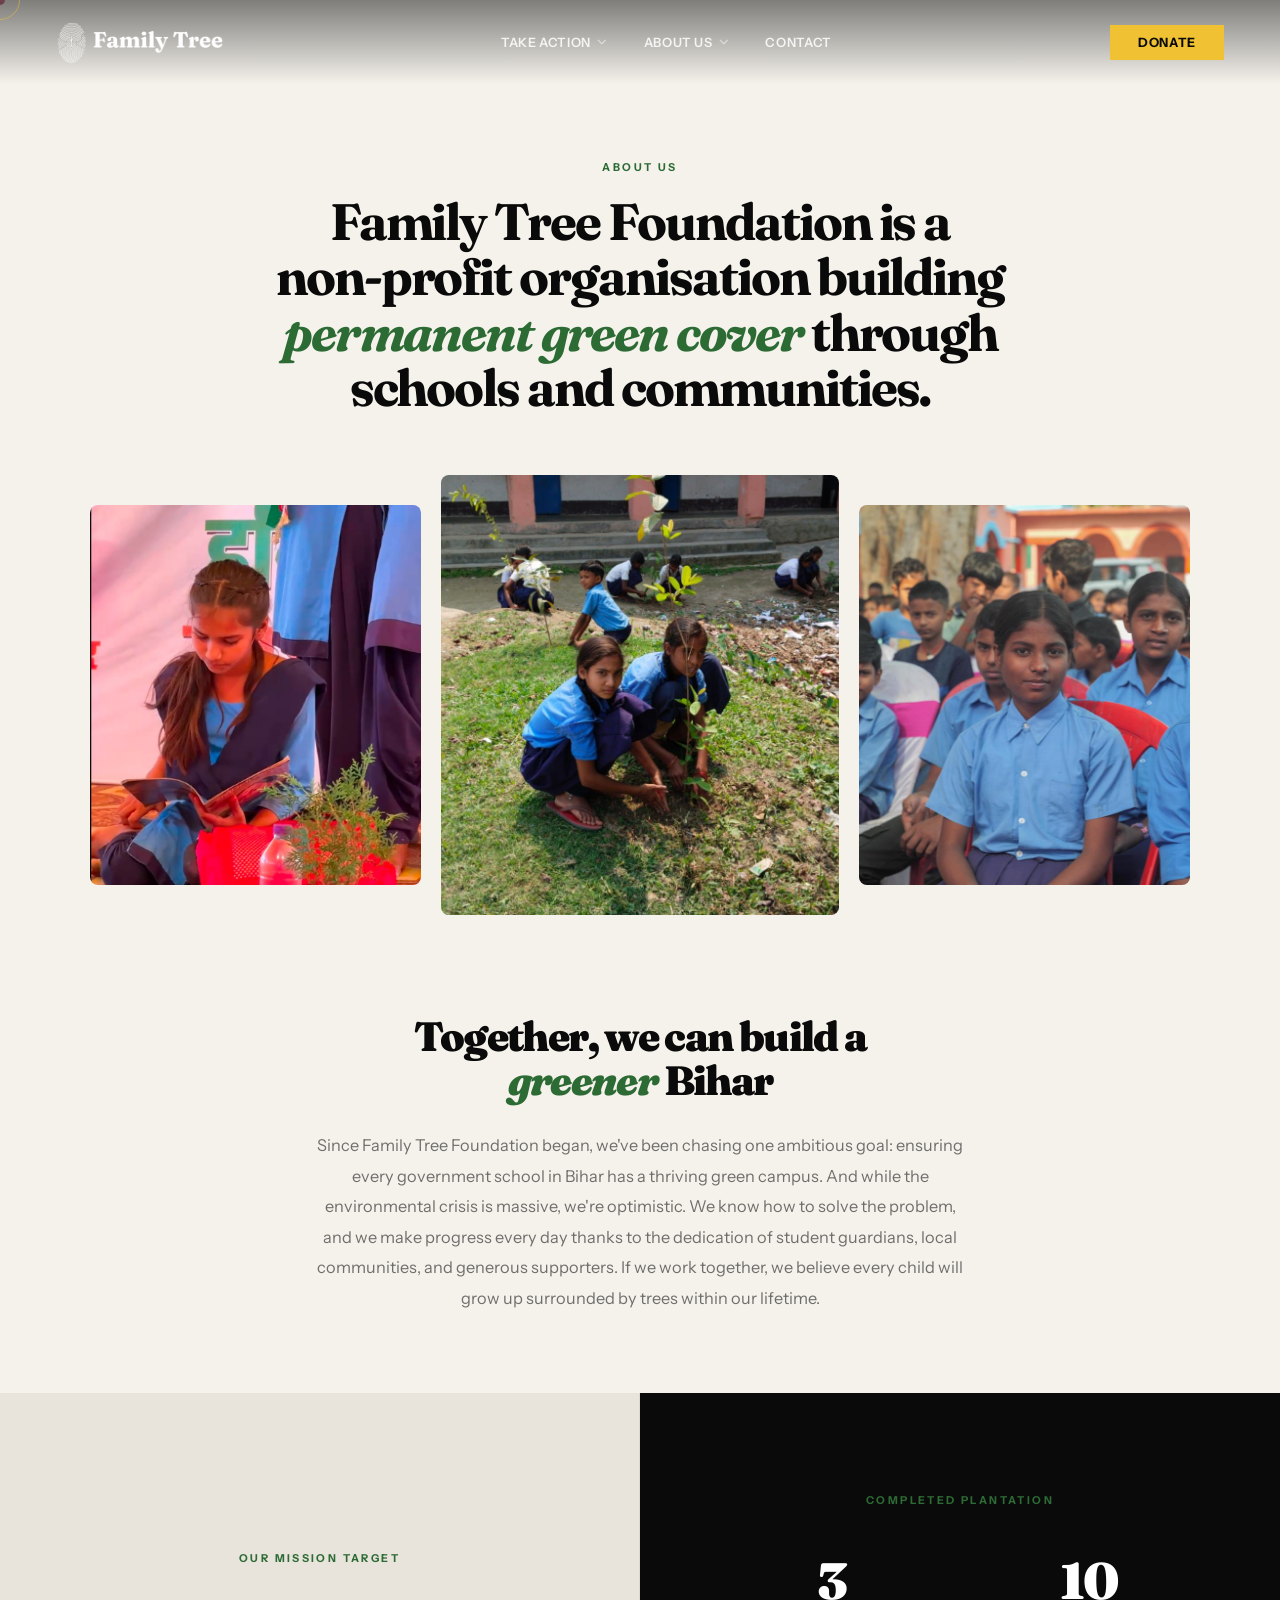
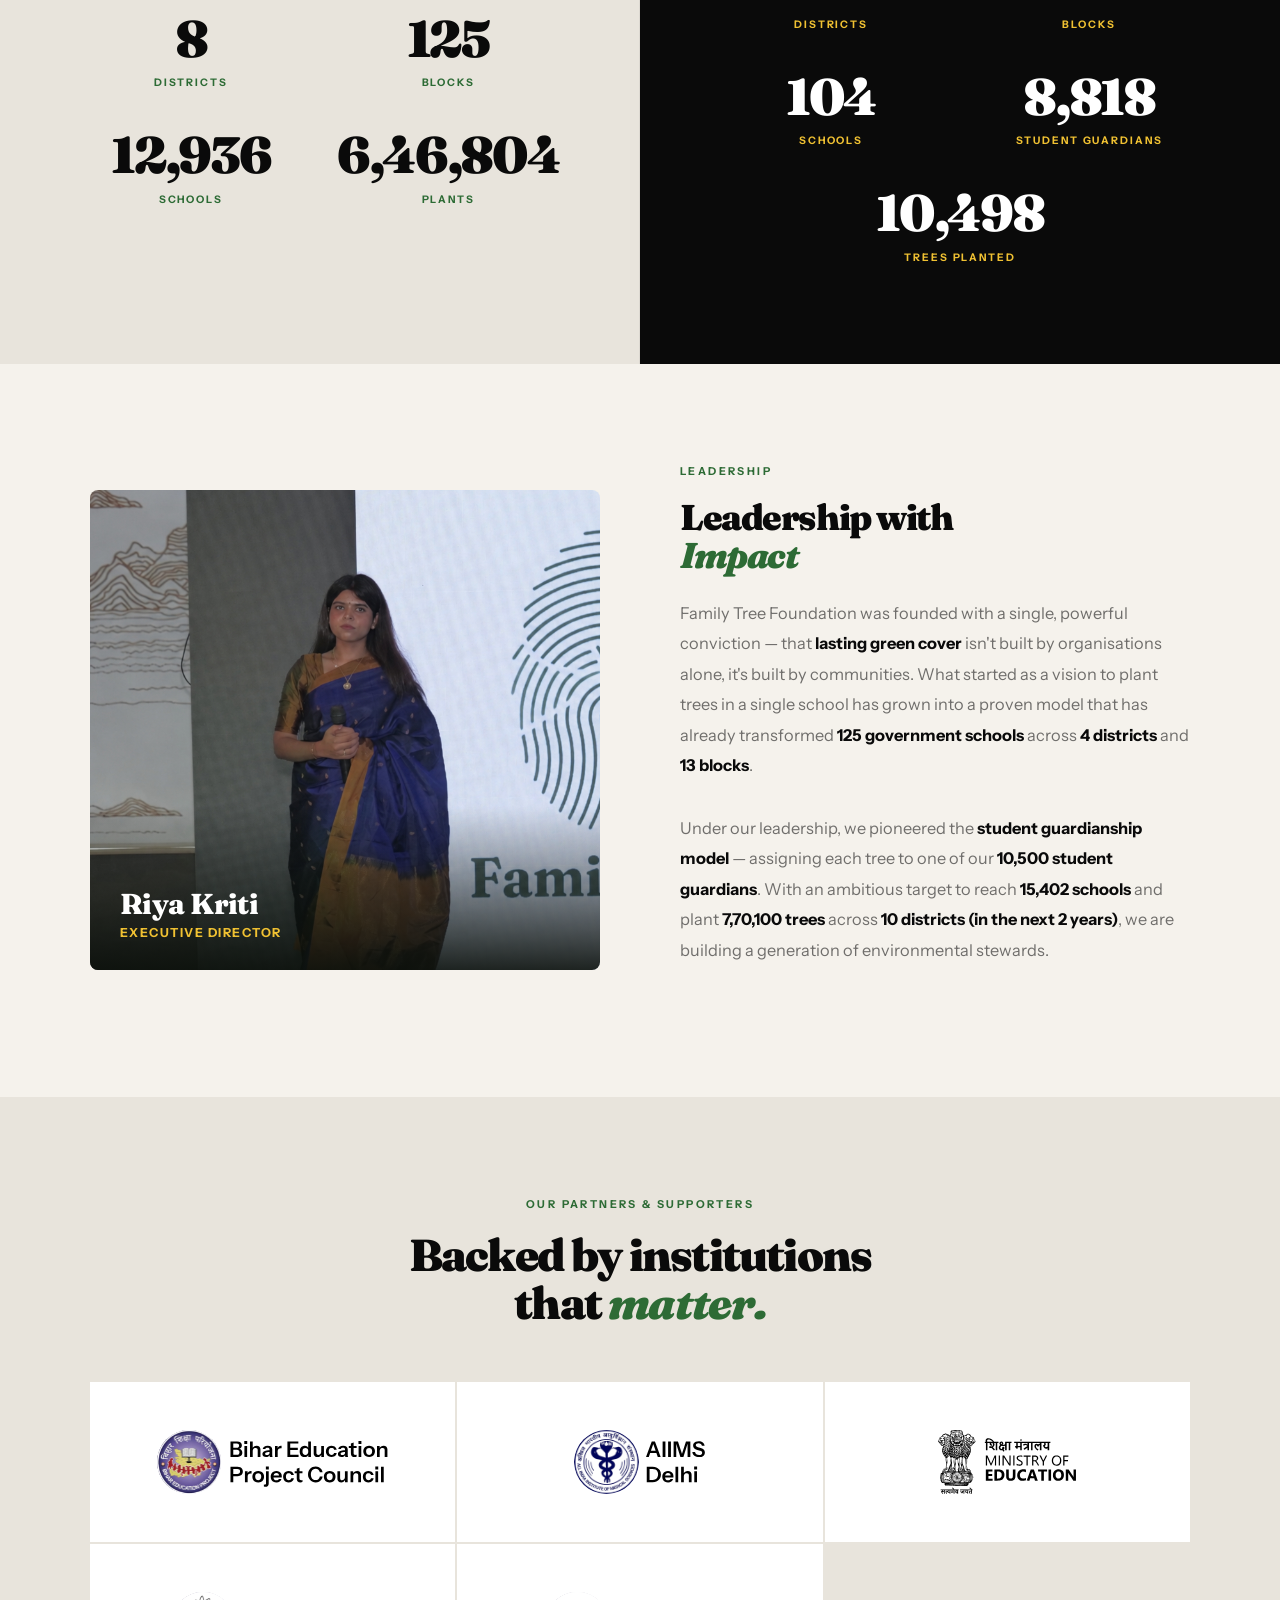
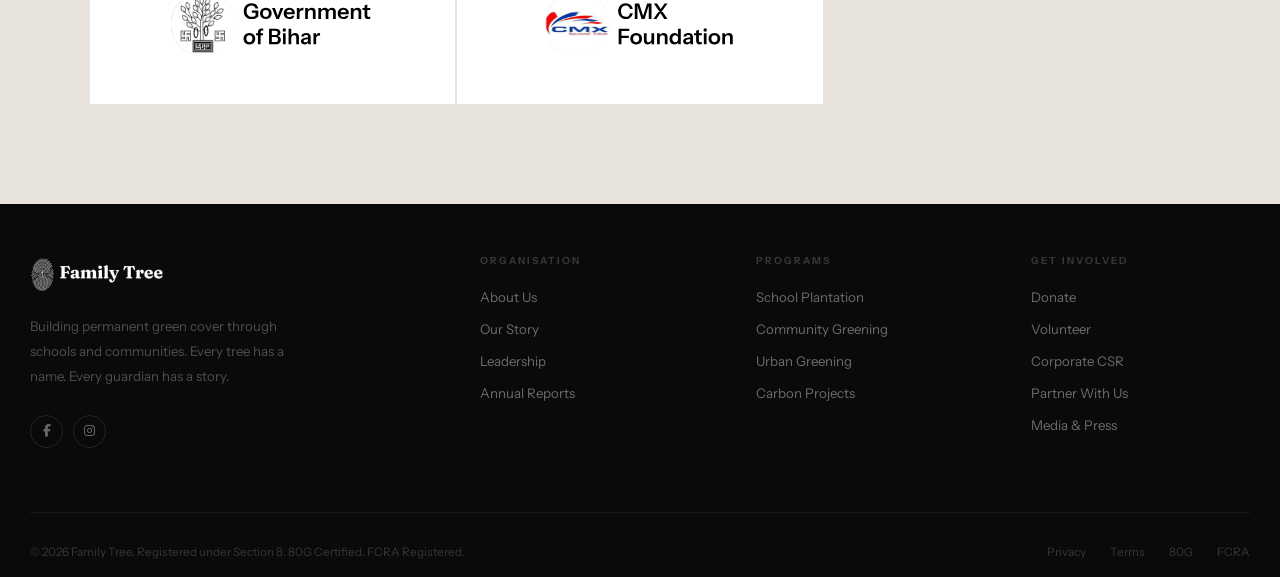
==== commit dd7fdf86: "Add TREES PLANTED metric to completed plantation section in About Us" ====
--- a/about.html
+++ b/about.html
@@ -214,6 +214,10 @@
               <div class="abt-stat-num" data-target="10500">0</div>
               <div class="abt-stat-lbl">STUDENT GUARDIANS</div>
             </div>
+            <div class="abt-stat">
+              <div class="abt-stat-num" data-target="12500">0</div>
+              <div class="abt-stat-lbl">TREES PLANTED</div>
+            </div>
           </div>
         </div>
       </div>
@@ -242,7 +246,7 @@
         <p class="abt-promise-p">Under our leadership, we pioneered the <strong>student guardianship
             model</strong> — assigning each tree to one of our <strong>10,500 student guardians</strong>. With an
           ambitious target to reach <strong>15,402 schools</strong> and plant <strong>7,70,100 trees</strong> across
-          <strong>10 districts</strong>, we are building a generation of environmental stewards.
+          <strong>10 districts (in the next 2 years)</strong>, we are building a generation of environmental stewards.
         </p>
 
       </div>
--- a/style.css
+++ b/style.css
@@ -594,12 +594,36 @@
   margin-bottom: 8px;
 }
 
+.stat-num small {
+  font-size: 16px;
+  letter-spacing: 0;
+  margin-left: 4px;
+  vertical-align: middle;
+  font-weight: 700;
+}
+
 .stat-lbl {
   font-size: 0.78rem;
   font-weight: 600;
   letter-spacing: 0.09em;
   text-transform: uppercase;
   color: rgba(0, 0, 0, 0.5);
+}
+
+.stat-footnote {
+  background: var(--yellow);
+  padding: 0 72px 52px;
+  text-align: center;
+}
+
+.stat-footnote p {
+  font-size: 0.75rem;
+  line-height: 1.6;
+  color: rgba(0, 0, 0, 0.5);
+  max-width: 860px;
+  margin: 0 auto;
+  font-weight: 500;
+  font-style: italic;
 }
 
 /* STORY */
@@ -1960,6 +1984,10 @@
     display: none;
   }
 
+  .hero-bg {
+    background-position: 55% center;
+  }
+
   .hero-content {
     padding: 0 28px 72px;
   }
@@ -1971,6 +1999,14 @@
 
   .stat-band {
     grid-template-columns: 1fr 1fr;
+  }
+
+  .stat-footnote {
+    padding: 0 28px 52px;
+  }
+
+  .stat-footnote p {
+    font-size: 0.7rem;
   }
 
   .partners {
--- a/about.css
+++ b/about.css
@@ -210,6 +210,10 @@
   display: grid;
   grid-template-columns: 1fr 1fr;
   gap: 40px 20px;
+}
+
+.comp-stats-grid .abt-stat:nth-child(5) {
+  grid-column: span 2;
 }
 
 .target-col .abt-stat-num {
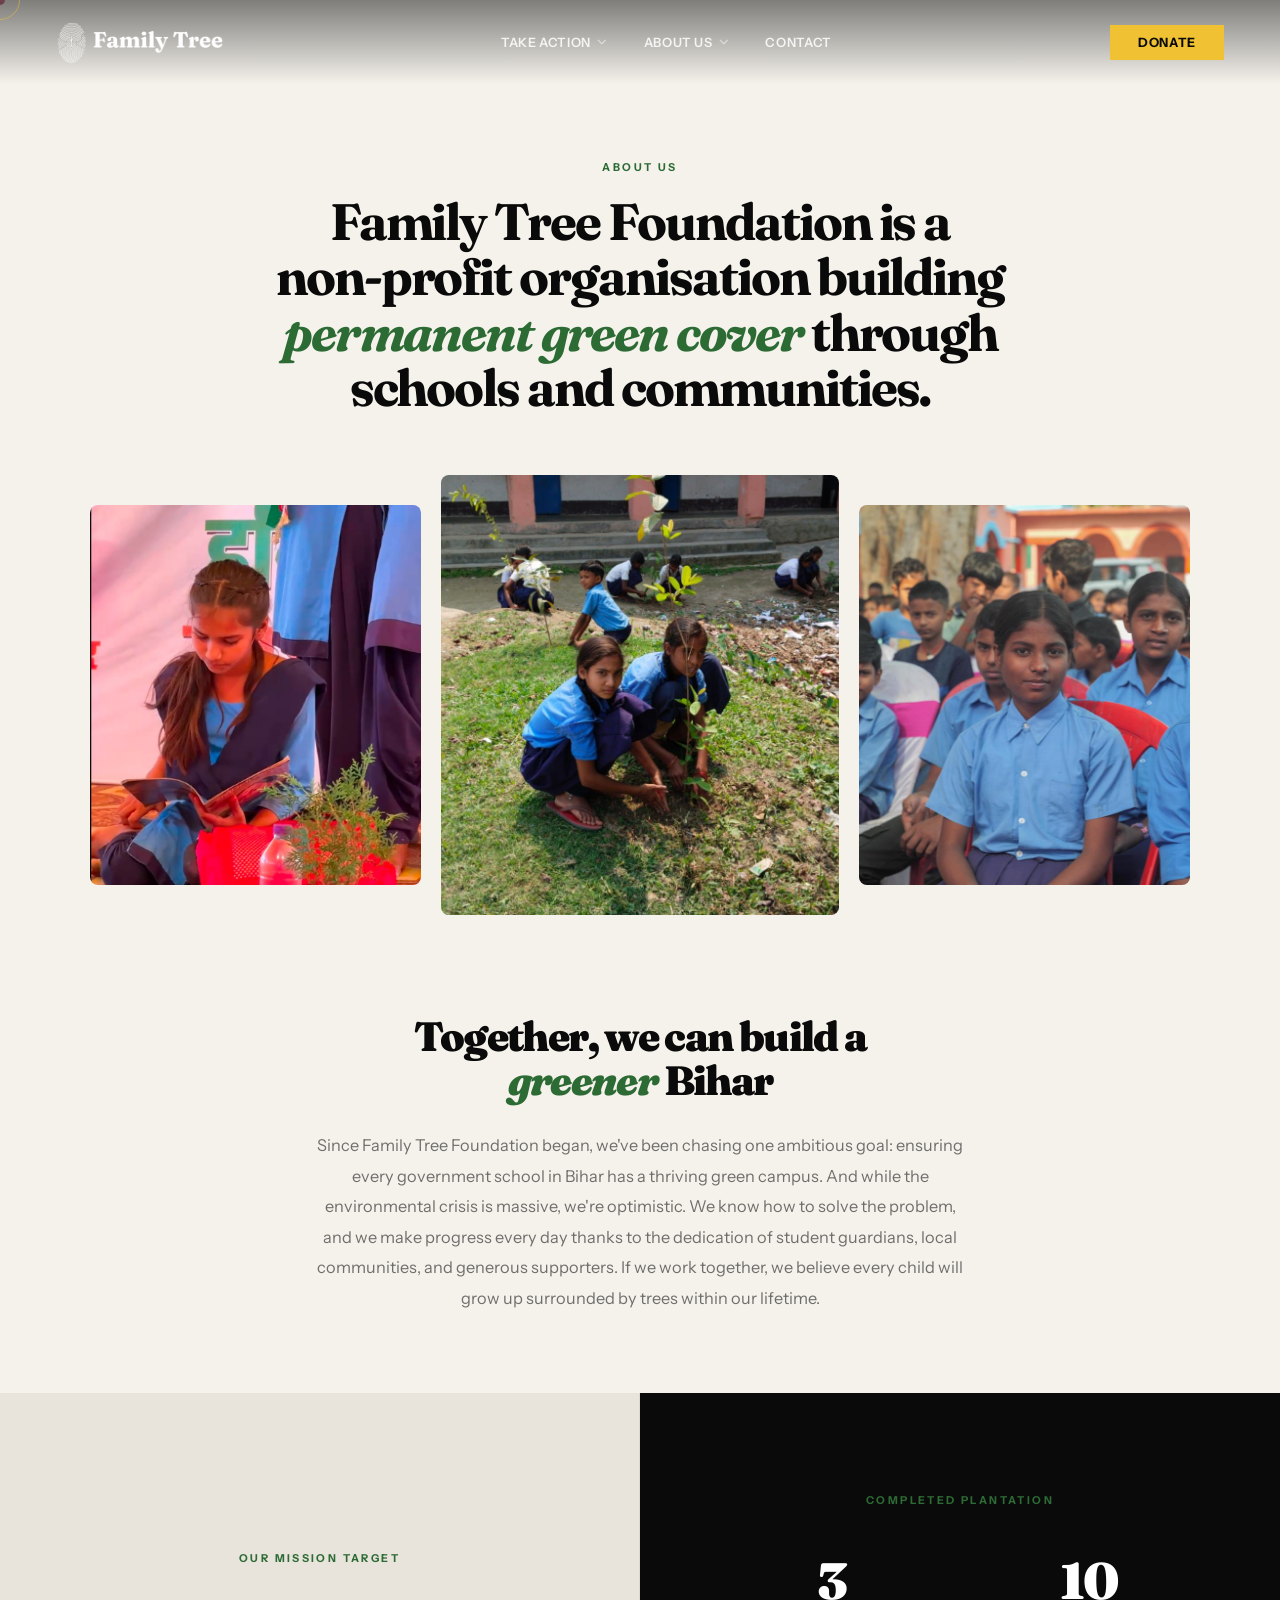
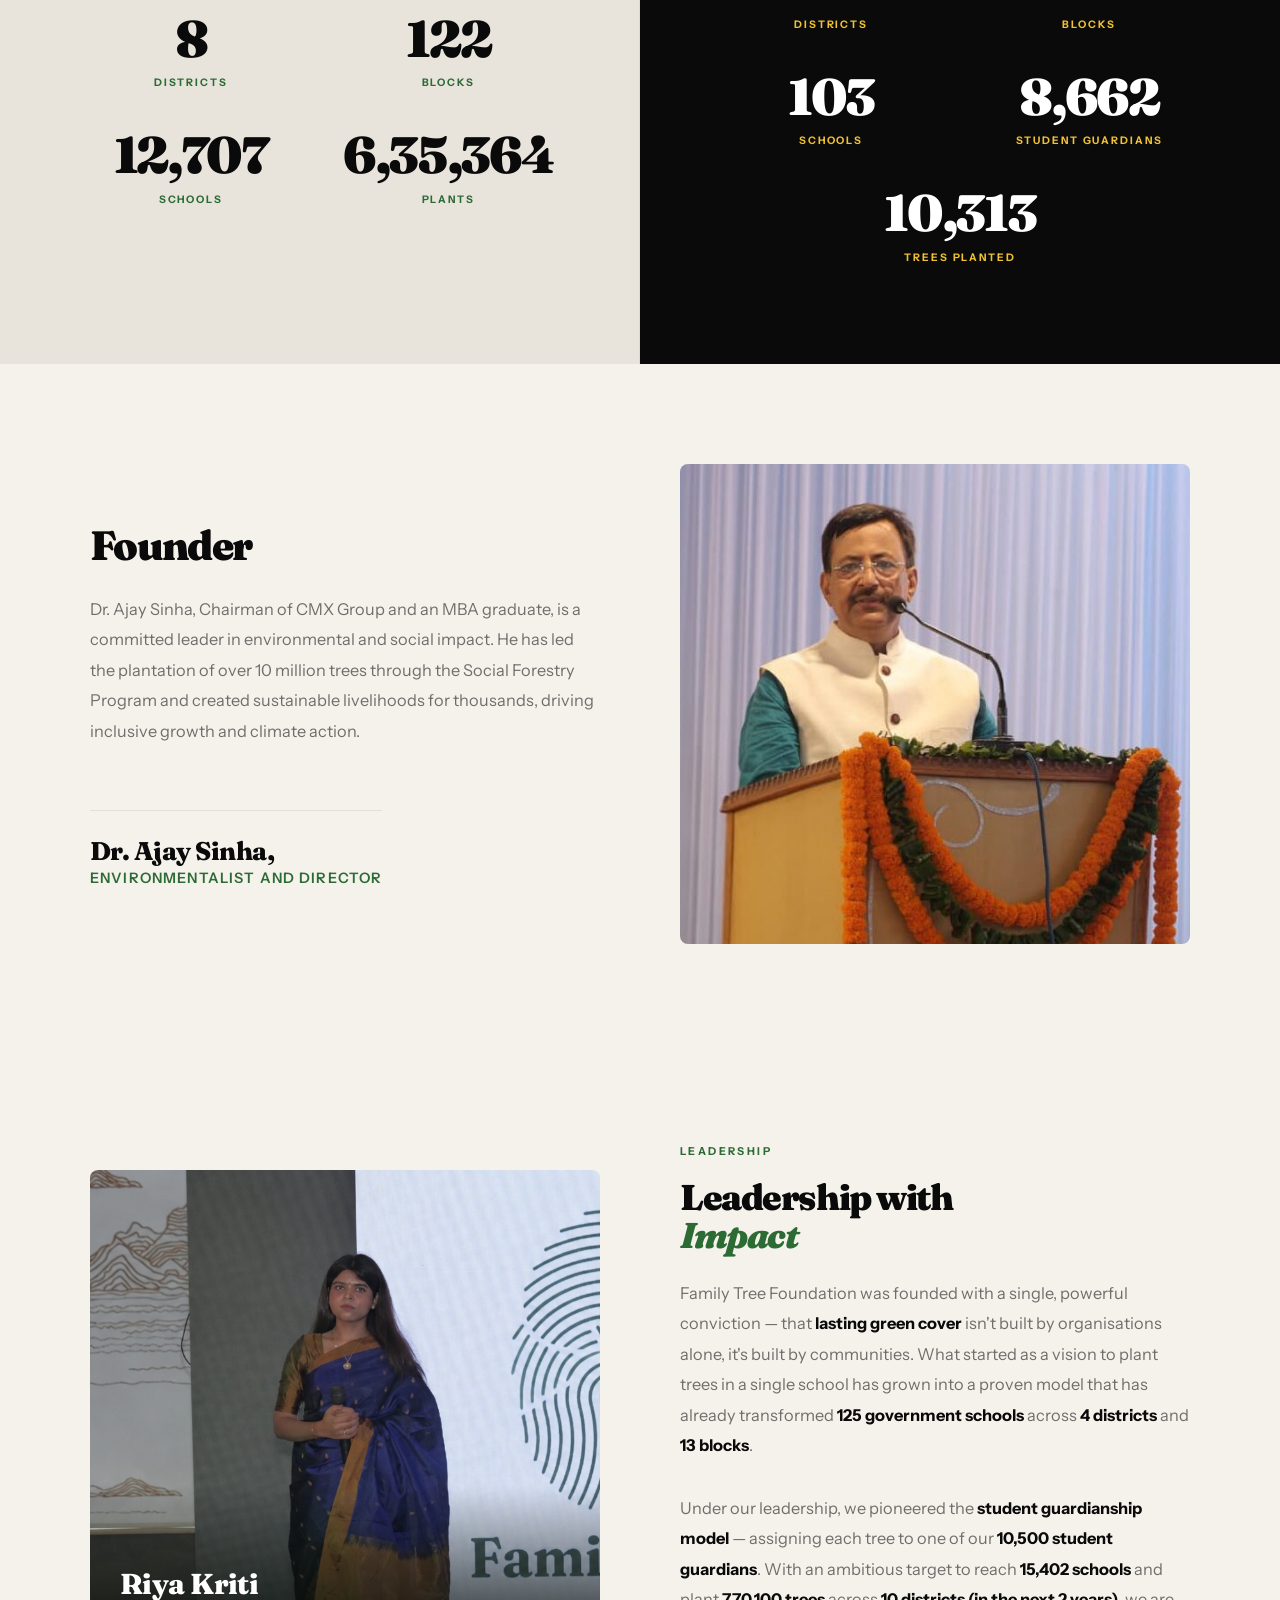
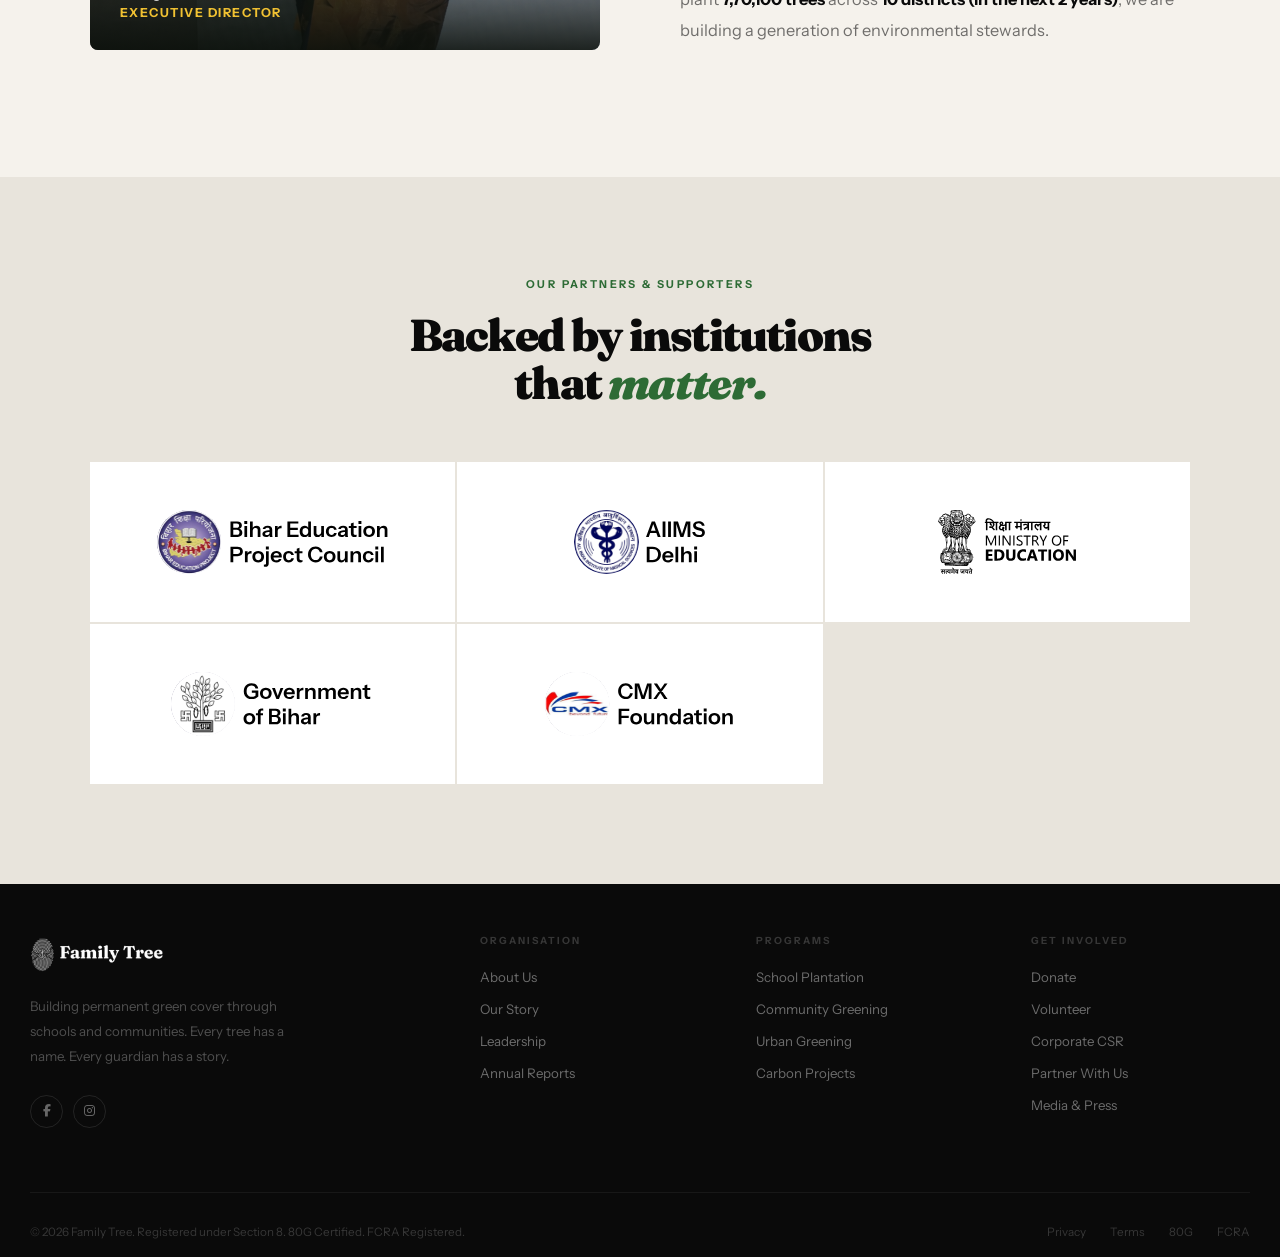
==== commit 2da00650: "Add Founder section to About page with mobile-responsive layout" ====
--- a/about.html
+++ b/about.html
@@ -220,6 +220,26 @@
             </div>
           </div>
         </div>
+      </div>
+    </div>
+  </section>
+
+  <!-- SECTION: FOUNDER -->
+  <section class="abt-promise">
+    <div class="abt-promise-inner founder-inner">
+      <div class="abt-promise-body abt-reveal">
+        <h2 class="founder-h2">Founder</h2>
+        <p class="abt-promise-p">Dr. Ajay Sinha, Chairman of CMX Group and an MBA graduate, is a committed leader in
+          environmental and social impact. He has led the plantation of over 10 million trees through the Social
+          Forestry Program and created sustainable livelihoods for thousands, driving inclusive growth and climate
+          action.</p>
+        <div class="founder-sign">
+          <p class="fs-name">Dr. Ajay Sinha,</p>
+          <p class="fs-title">Environmentalist and Director</p>
+        </div>
+      </div>
+      <div class="abt-promise-img abt-reveal">
+        <img src="img/ajay-sinha-founder.jpeg" alt="Dr. Ajay Sinha — Founder" loading="lazy" />
       </div>
     </div>
   </section>
--- a/style.css
+++ b/style.css
@@ -595,7 +595,7 @@
 }
 
 .stat-num small {
-  font-size: 16px;
+  font-size: 15px;
   letter-spacing: 0;
   margin-left: 4px;
   vertical-align: middle;
@@ -612,15 +612,14 @@
 
 .stat-footnote {
   background: var(--yellow);
-  padding: 0 72px 52px;
+  padding: 0 72px 25px;
   text-align: center;
 }
 
 .stat-footnote p {
-  font-size: 0.75rem;
+  font-size: 13px;
   line-height: 1.6;
   color: rgba(0, 0, 0, 0.5);
-  max-width: 860px;
   margin: 0 auto;
   font-weight: 500;
   font-style: italic;
@@ -1985,7 +1984,8 @@
   }
 
   .hero-bg {
-    background-position: 55% center;
+    background: linear-gradient(to top, rgba(0, 0, 0, 0.6) 0%, rgba(0, 0, 0, 0.3) 40%, transparent 70%),
+      url('img/herobg.svg') 55% center/cover no-repeat;
   }
 
   .hero-content {
@@ -2250,7 +2250,7 @@
 
   .ts-imp {
     flex-direction: row;
-    padding: 16px 0;
+    padding: 16px 10px;
     border-bottom: 1px solid rgba(255, 255, 255, 0.05);
     text-align: left;
     gap: 16px;
--- a/about.css
+++ b/about.css
@@ -236,7 +236,7 @@
   .abt-comp-grid {
     grid-template-columns: 1fr;
   }
-  
+
   .abt-comp-col {
     padding: 64px 28px;
   }
@@ -322,6 +322,40 @@
   color: var(--green-mid);
 }
 
+.founder-h2 {
+  font-family: "Fraunces", serif;
+  font-size: clamp(1.8rem, 3.2vw, 2.8rem);
+  font-weight: 900;
+  color: var(--black);
+  margin-bottom: 24px;
+  letter-spacing: -0.04em;
+}
+
+.founder-sign {
+  margin-top: 32px;
+  border-top: 1px solid rgba(0, 0, 0, 0.08);
+  padding-top: 24px;
+  display: inline-block;
+}
+
+.fs-name {
+  font-family: "Fraunces", serif;
+  font-size: 1.6rem;
+  font-weight: 800;
+  color: var(--black);
+  margin-bottom: 2px;
+  letter-spacing: -0.02em;
+}
+
+.fs-title {
+  font-family: "Instrument Sans", sans-serif;
+  font-size: 0.9rem;
+  font-weight: 600;
+  text-transform: uppercase;
+  letter-spacing: 0.08em;
+  color: var(--green-mid);
+}
+
 .abt-promise-p {
   font-size: 1.02rem;
   line-height: 1.87;
@@ -656,6 +690,11 @@
   .abt-ptl-main {
     font-size: 1.1rem;
   }
+
+  .founder-inner {
+    display: flex !important;
+    flex-direction: column-reverse;
+  }
 }
 
 @keyframes abtMarquee {
@@ -666,5 +705,4 @@
   100% {
     transform: translateX(-50%);
   }
-}
-
+}
